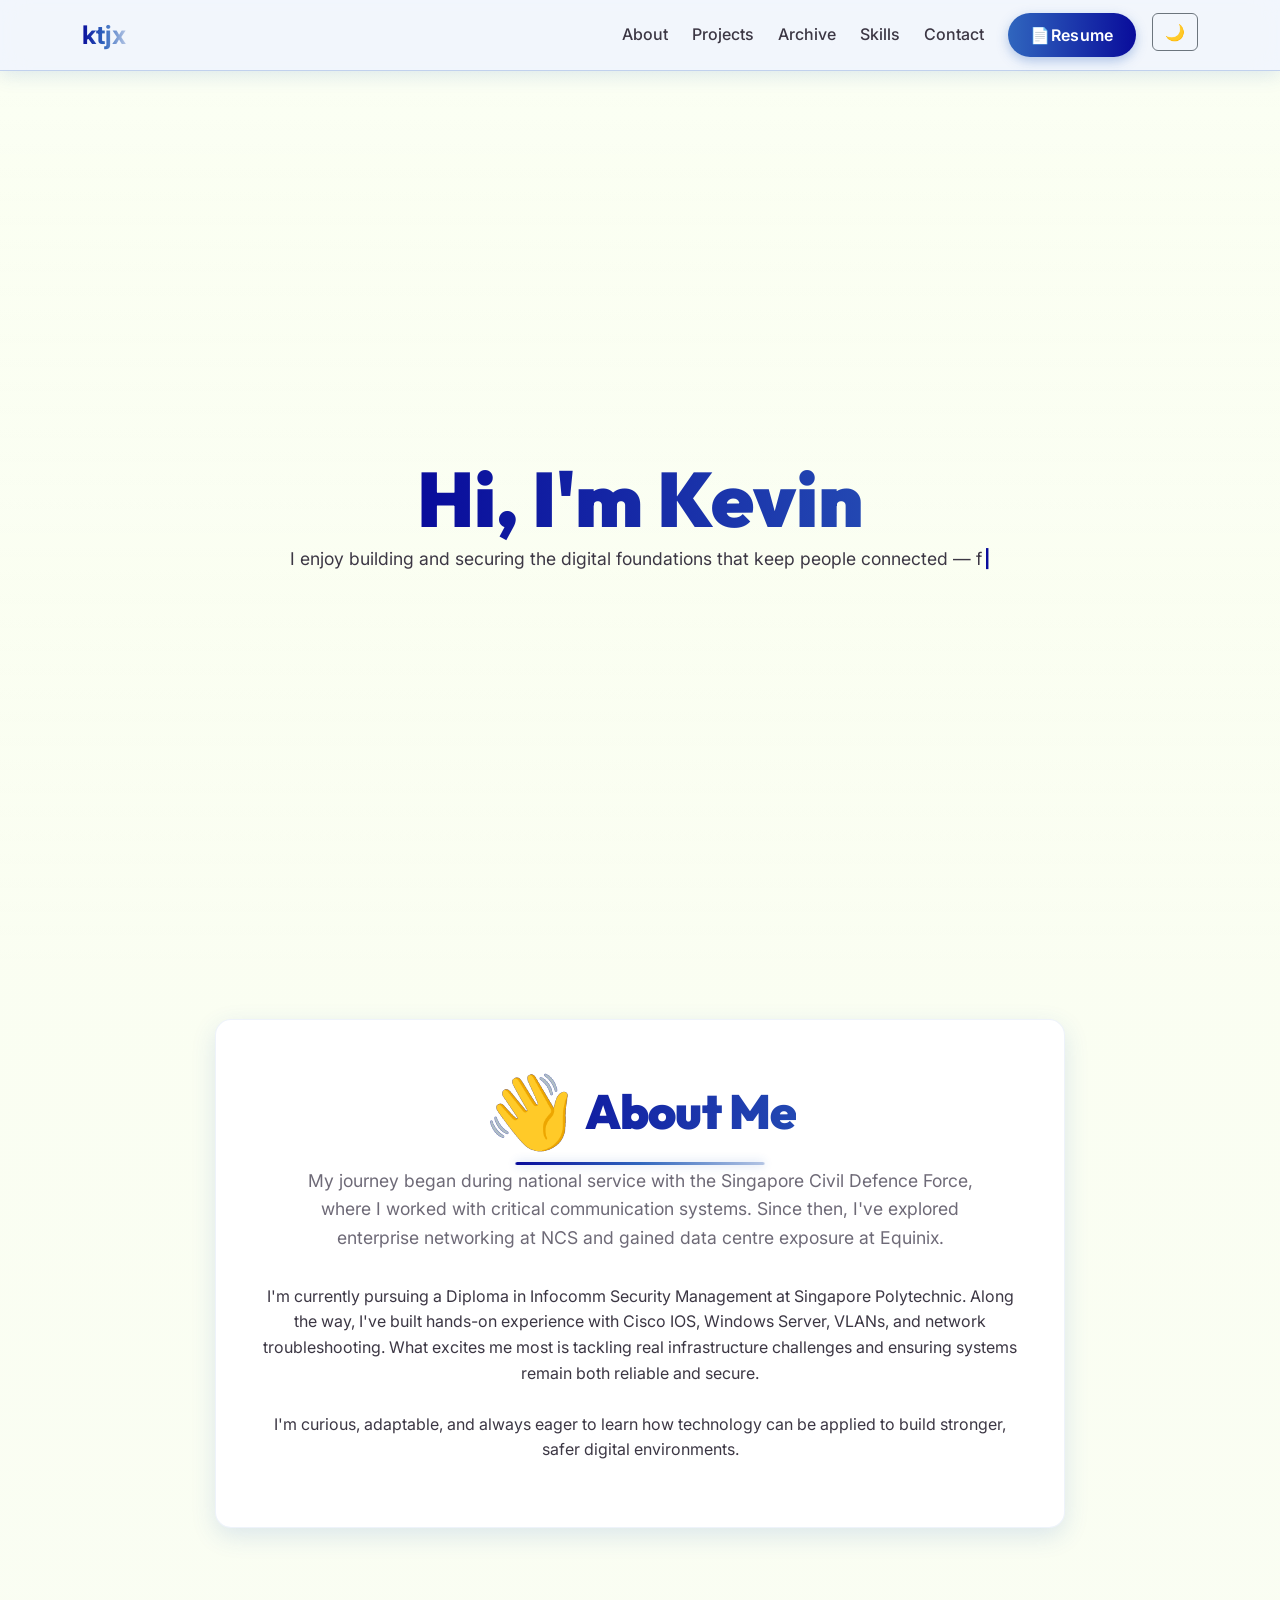
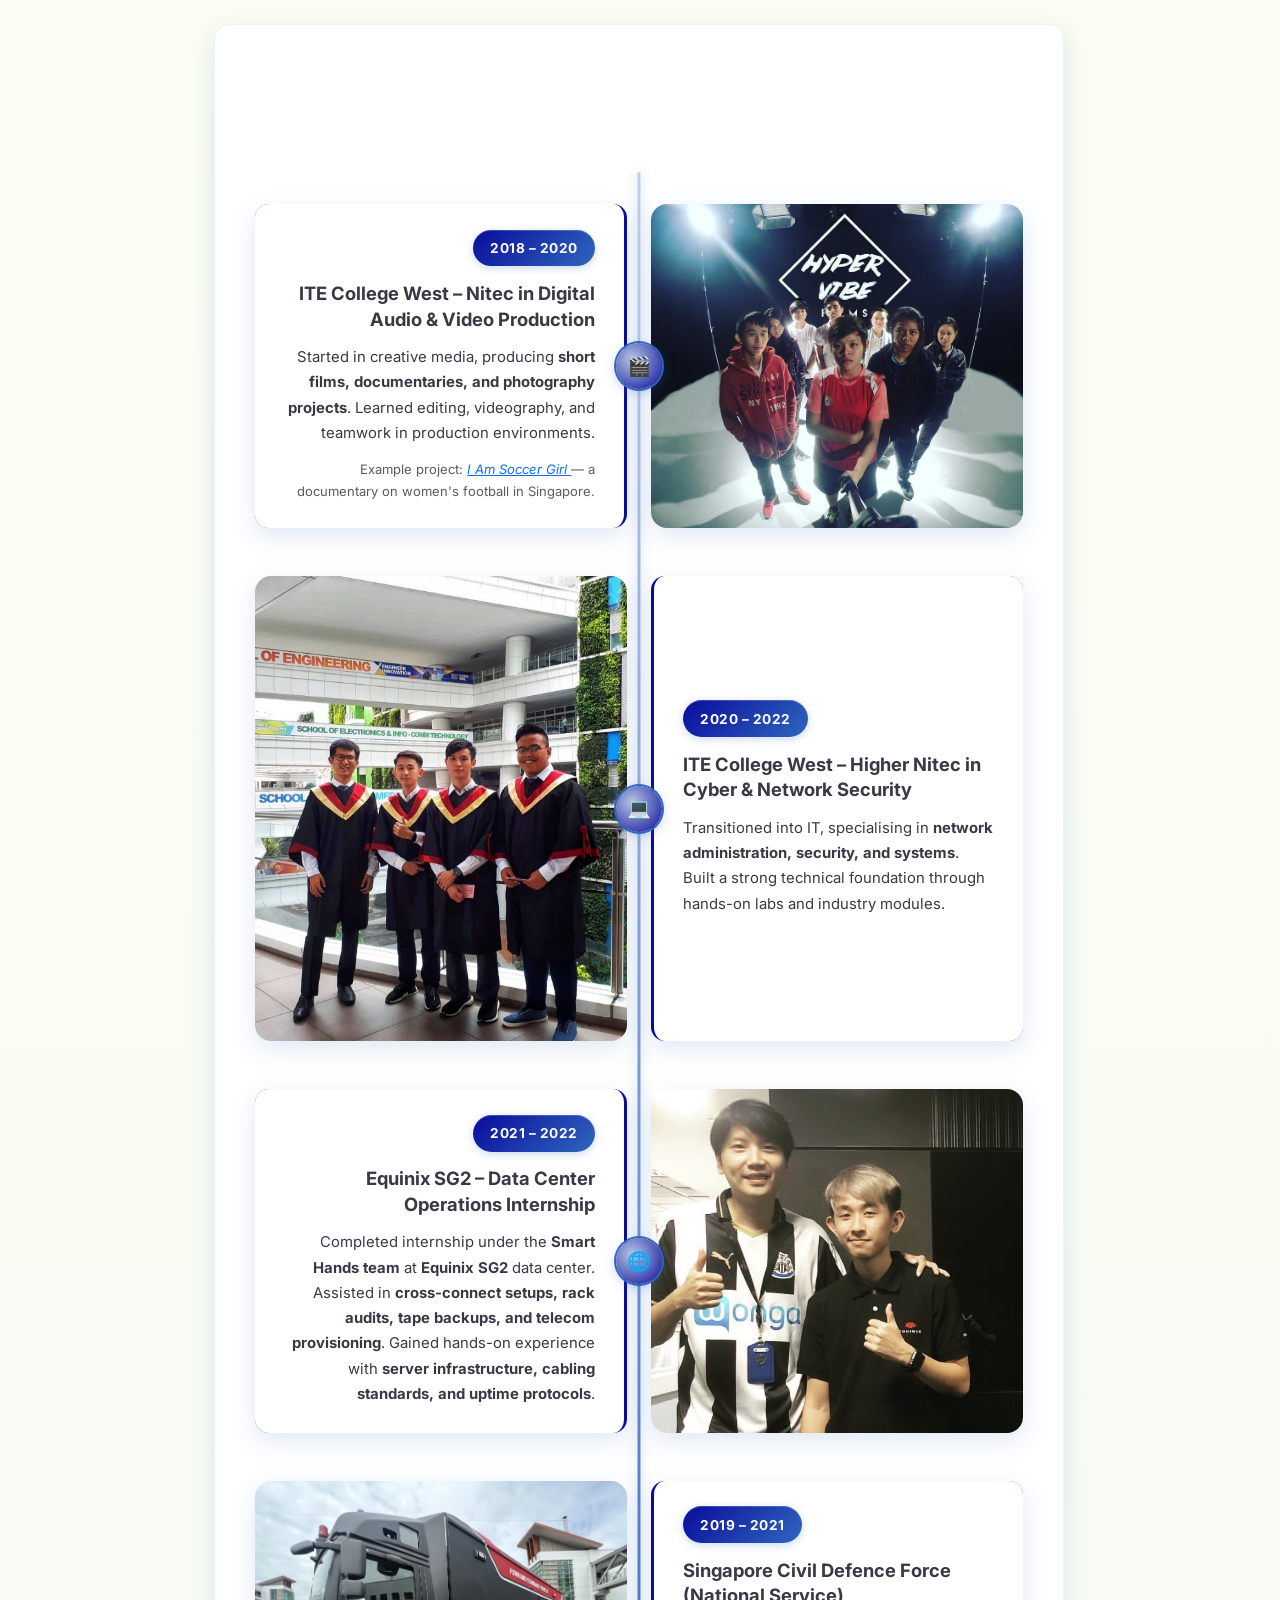
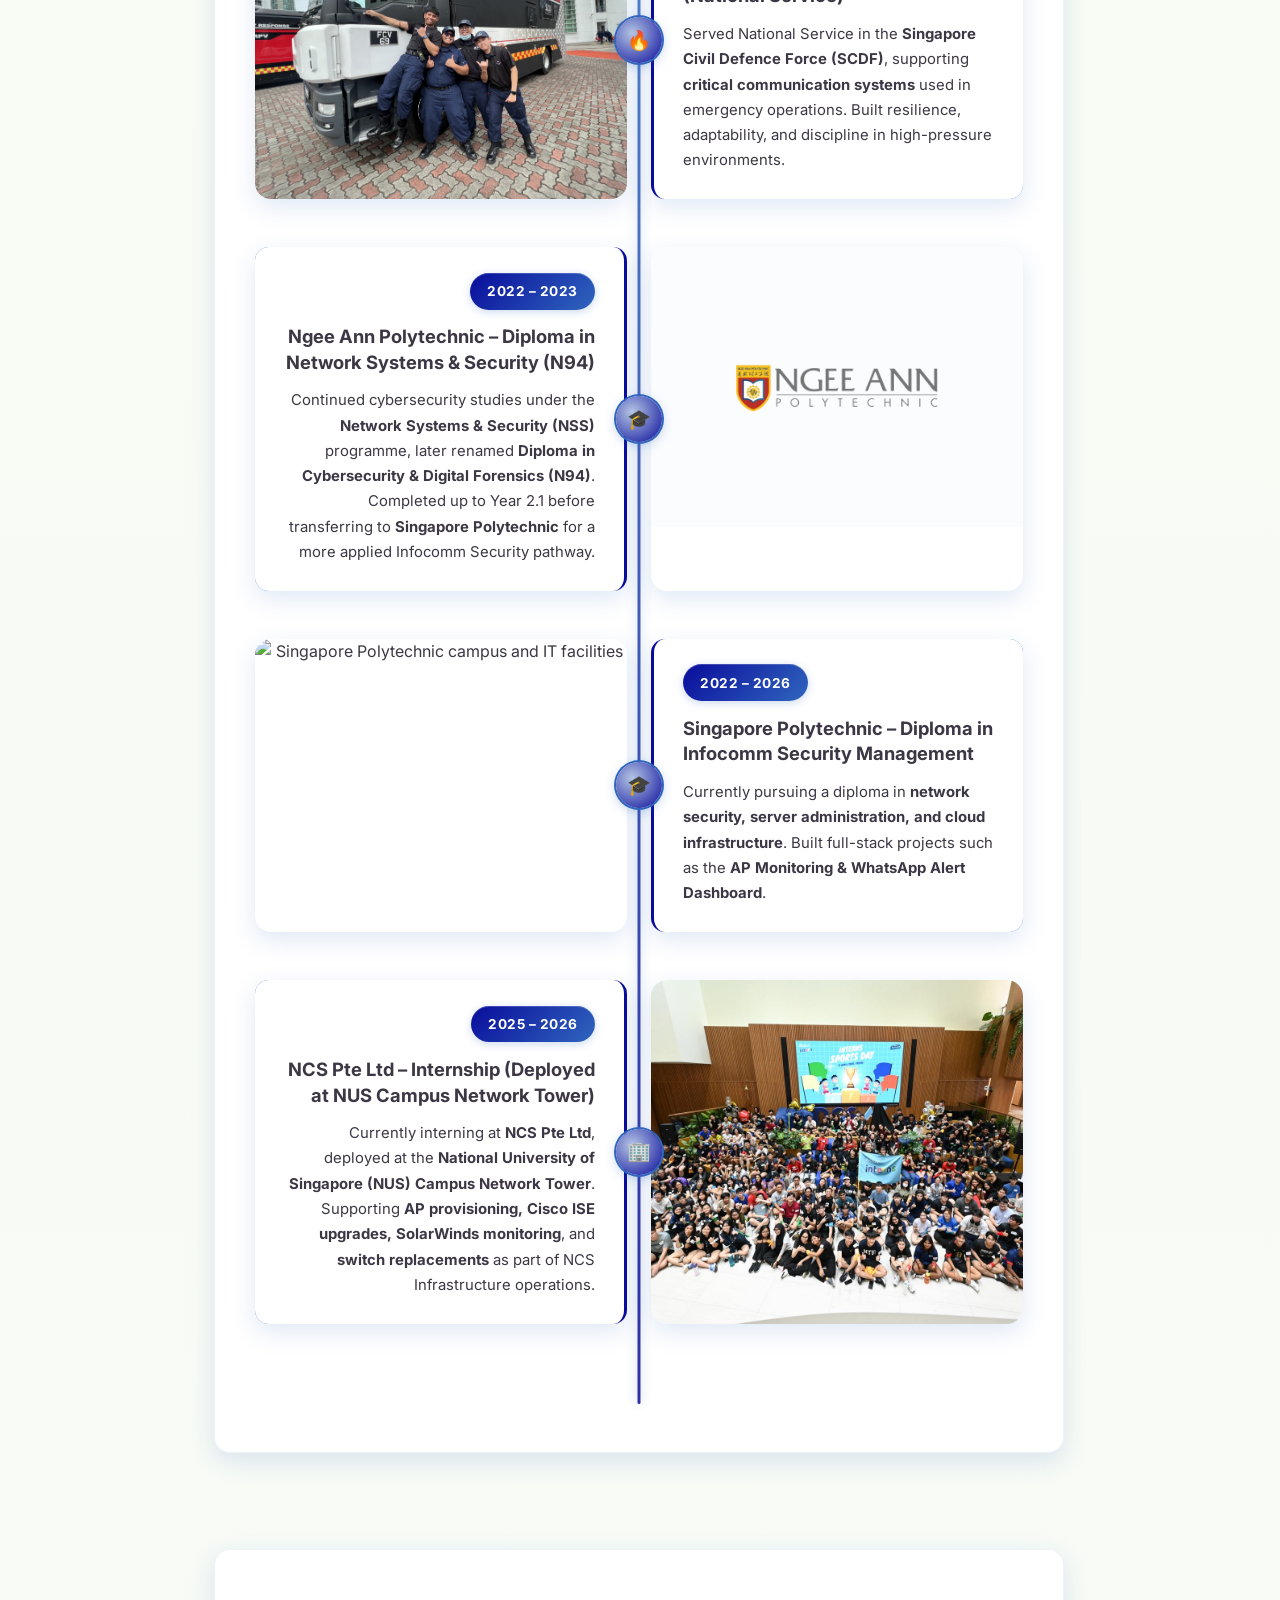
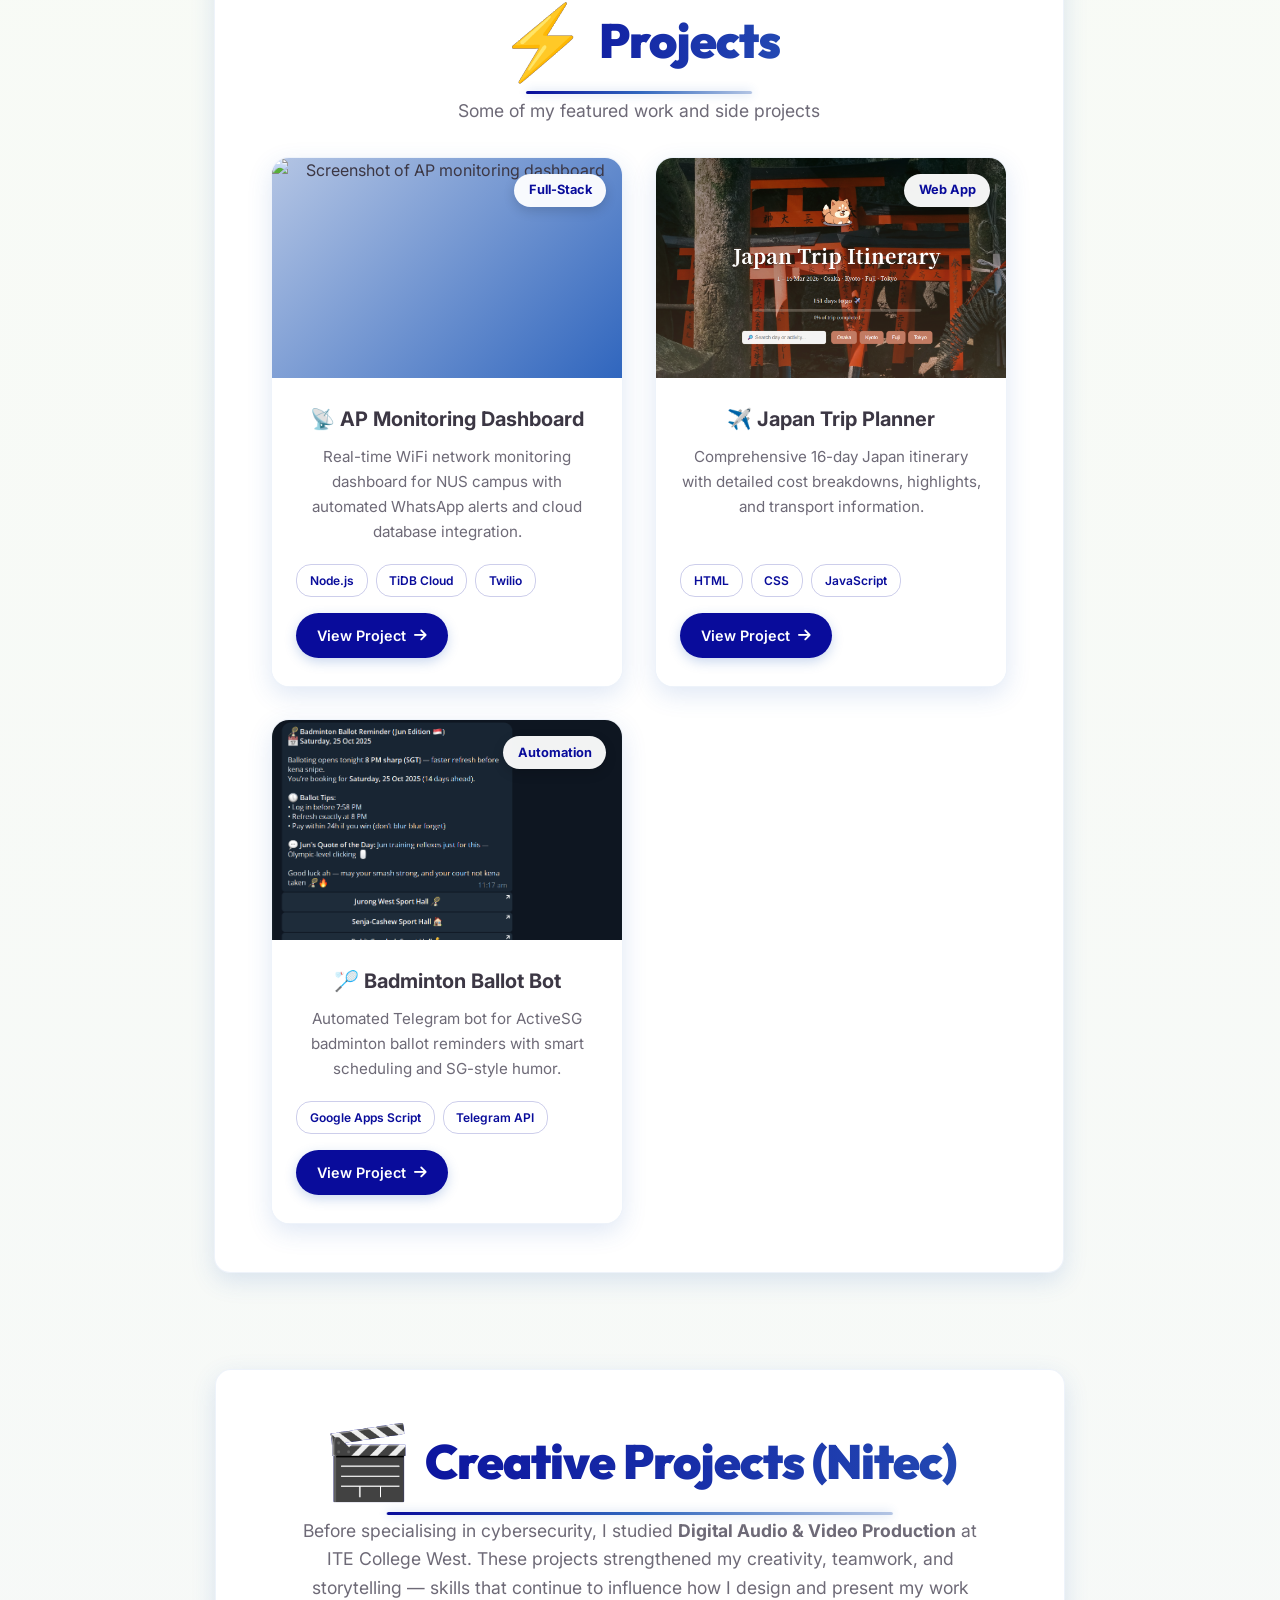
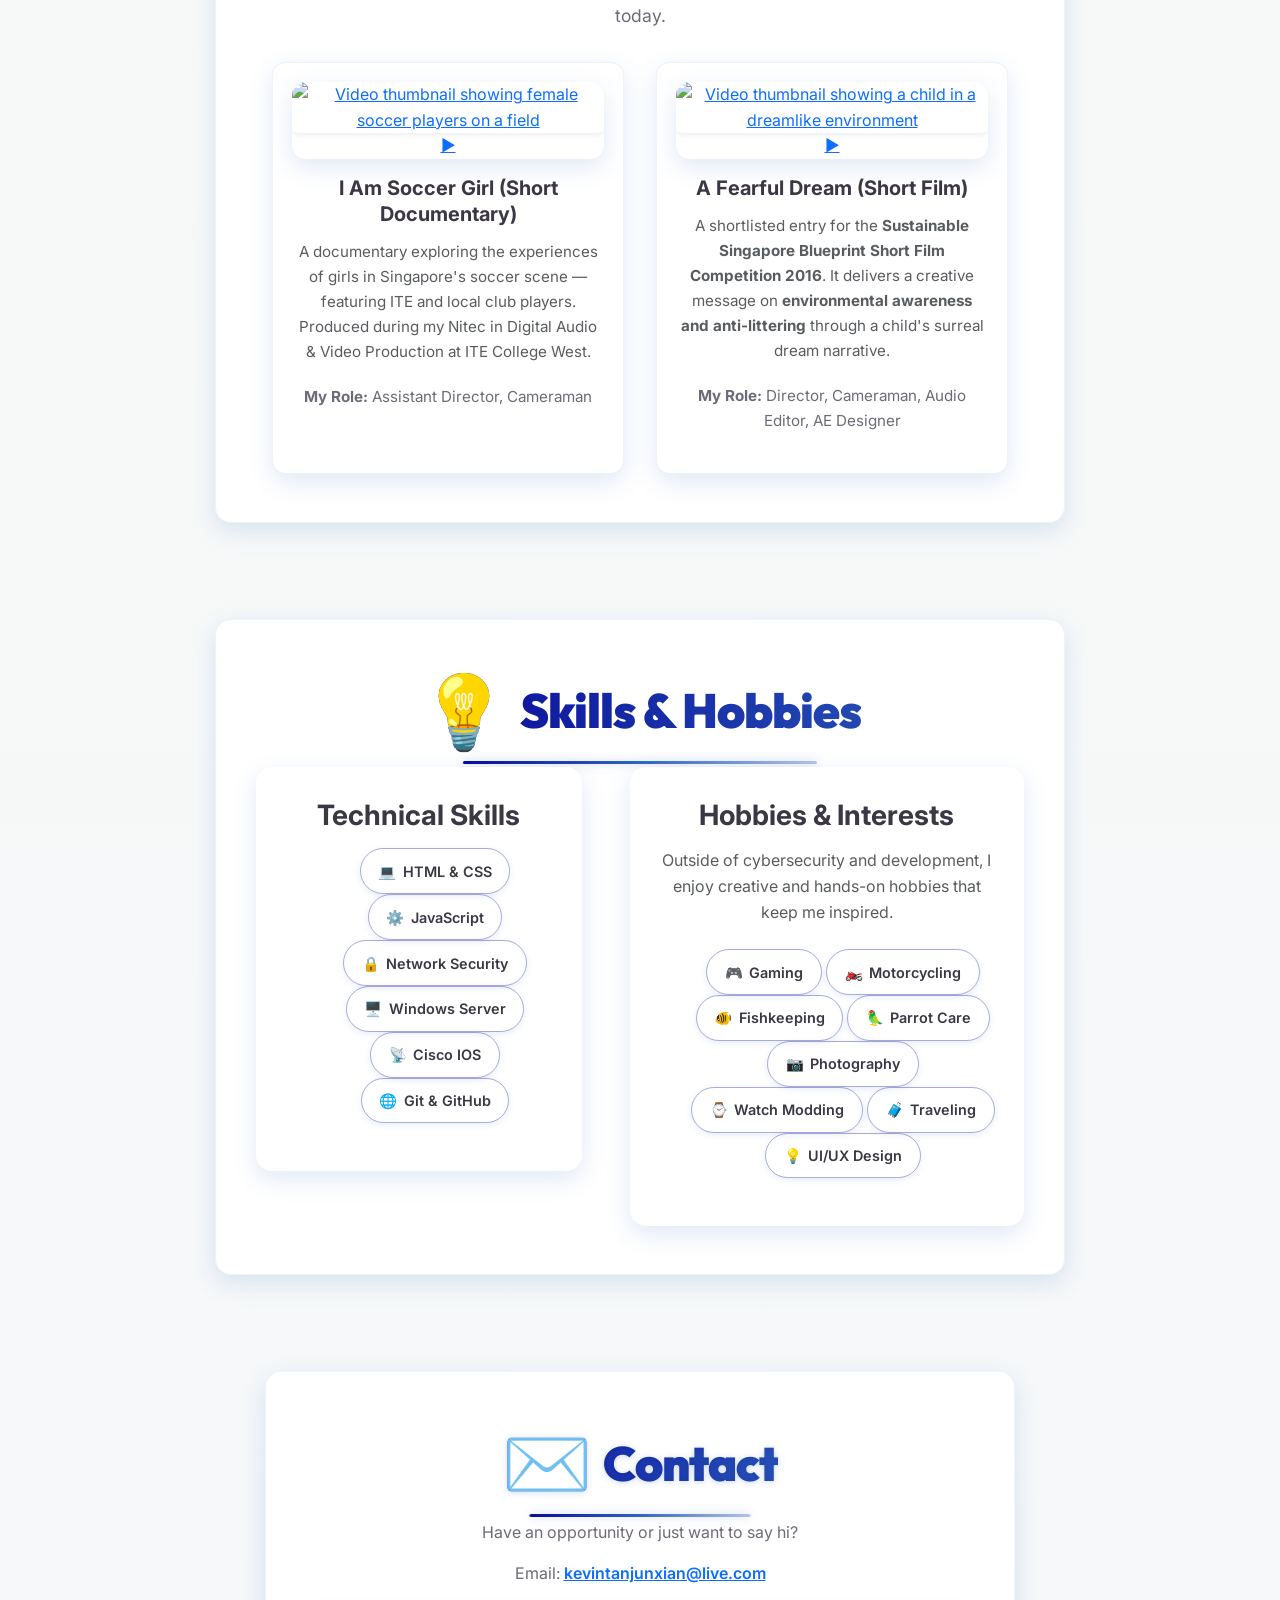
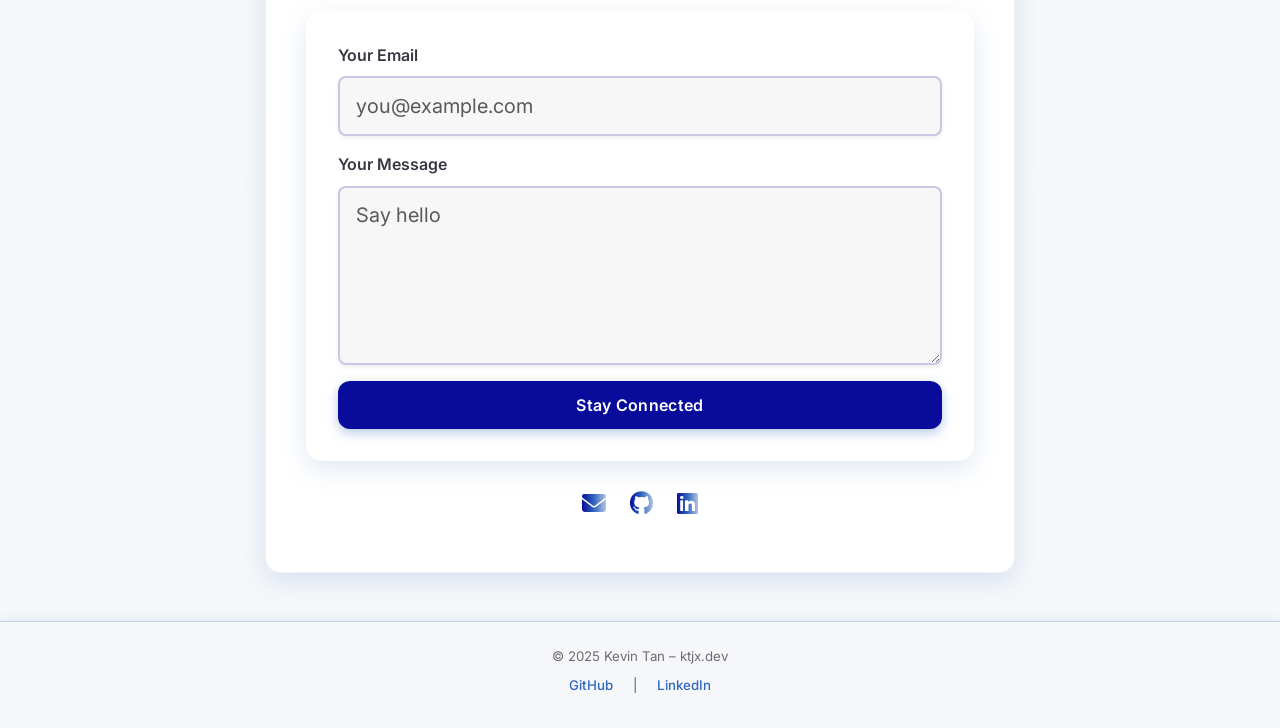
==== index.html @ ba61cada "updated the timeline and added badminton bot project updated the project images updated the timeline" ====
<!DOCTYPE html>
<html lang="en" data-bs-theme="light">
<head>
  <meta charset="UTF-8" />
  <meta name="viewport" content="width=device-width, initial-scale=1" />
  <meta name="color-scheme" content="light dark">
  <title>Kevin Tan – Portfolio</title>

  <!-- SEO -->
  <meta name="description" content="Kevin Tan – Modern, thoughtful, and secure digital experiences. Explore my projects, skills, and cybersecurity journey.">
  <meta name="keywords" content="Kevin Tan, Portfolio, Cybersecurity, Web Developer, Singapore, Infocomm Security, Projects, Resume, GitHub">
  <meta name="author" content="Kevin Tan">

  <!-- Open Graph -->
  <meta property="og:type" content="website">
  <meta property="og:url" content="https://ktjx.dev">
  <meta property="og:title" content="Kevin Tan – Portfolio">
  <meta property="og:description" content="Modern, thoughtful, and secure digital experiences by Kevin Tan.">
  <meta property="og:image" content="https://ktjx.dev/assets/preview.png">
  <meta property="og:image:alt" content="Preview of Kevin Tan's Portfolio website">

  <!-- Twitter -->
  <meta name="twitter:card" content="summary_large_image">
  <meta name="twitter:creator" content="@idevonic">
  <meta name="twitter:url" content="https://ktjx.dev">
  <meta name="twitter:title" content="Kevin Tan – Portfolio">
  <meta name="twitter:description" content="Modern, thoughtful, and secure digital experiences by Kevin Tan.">
  <meta name="twitter:image" content="https://ktjx.dev/assets/preview.png">

  <!-- Adaptive Theme Color -->
  <meta name="theme-color" content="#fff8f4" media="(prefers-color-scheme: light)">
  <meta name="theme-color" content="#121212" media="(prefers-color-scheme: dark)">

  <!-- Bootstrap -->
  <link href="https://cdn.jsdelivr.net/npm/bootstrap@5.3.3/dist/css/bootstrap.min.css" rel="stylesheet" />

  <!-- Google Fonts -->
  <link rel="preconnect" href="https://fonts.googleapis.com">
  <link rel="preconnect" href="https://fonts.gstatic.com" crossorigin>
  <link href="https://fonts.googleapis.com/css2?family=Outfit:wght@400;600;700;900&family=Inter:wght@400;500;700&display=swap" rel="stylesheet">

  <!-- Font Awesome -->
  <link href="https://cdnjs.cloudflare.com/ajax/libs/font-awesome/6.5.0/css/all.min.css" rel="stylesheet">

  <!-- Custom CSS -->
  <link href="style/main.css" rel="stylesheet" />
</head>

<body>
  <!-- Skip to main content link for keyboard users -->
  <a href="#main-content" class="skip-to-content">Skip to main content</a>

  <!-- 🔹 Full Page Vanta.js Background -->
  <div id="vanta-bg"></div>

  <!-- Navbar -->
  <nav id="navbar" class="navbar navbar-expand-lg navbar-blur sticky-top" role="navigation" aria-label="Main navigation">
    <div class="container">
      <a class="navbar-brand fw-bold gradient-text" href="#" aria-label="Kevin Tan - Home">ktjx</a>

      <!-- Desktop Nav -->
      <ul class="navbar-nav ms-auto gap-2 d-none d-lg-flex">
        <li class="nav-item"><a class="nav-link" href="#about">About</a></li>
        <li class="nav-item"><a class="nav-link" href="#projects">Projects</a></li>
        <li class="nav-item"><a class="nav-link" href="#archive">Archive</a></li>
        <li class="nav-item"><a class="nav-link" href="#skills">Skills</a></li>
        <li class="nav-item"><a class="nav-link" href="#contact">Contact</a></li>
        <li class="nav-item">
          <a class="btn btn-primary ms-2" href="resume.pdf" target="_blank" rel="noopener noreferrer">
            <span aria-hidden="true">📄</span> Resume
          </a>
        </li>
        <li class="nav-item">
          <button id="toggle-theme" class="btn btn-outline-secondary ms-2" type="button" aria-label="Toggle dark mode">
            <span aria-hidden="true">🌙</span>
          </button>
        </li>
      </ul>

      <!-- Offcanvas Toggler -->
      <button class="navbar-toggler" type="button" data-bs-toggle="offcanvas" data-bs-target="#offcanvasNav" aria-controls="offcanvasNav" aria-label="Toggle navigation menu">
        <span class="navbar-toggler-icon"></span>
      </button>

      <!-- Offcanvas Menu -->
      <div class="offcanvas offcanvas-end custom-offcanvas" tabindex="-1" id="offcanvasNav" aria-labelledby="offcanvasNavLabel">
        <div class="offcanvas-header border-bottom">
          <h5 class="offcanvas-title fw-bold gradient-text" id="offcanvasNavLabel">ktjx</h5>
          <button type="button" class="btn-close" data-bs-dismiss="offcanvas" aria-label="Close navigation menu"></button>
        </div>
        <div class="offcanvas-body d-flex flex-column gap-2">
          <ul class="navbar-nav flex-column gap-2">
            <li class="nav-item"><a class="nav-link" href="#about">About</a></li>
            <li class="nav-item"><a class="nav-link" href="#projects">Projects</a></li>
            <li class="nav-item"><a class="nav-link" href="#skills">Skills</a></li>
            <li class="nav-item"><a class="nav-link" href="#contact">Contact</a></li>
          </ul>
          <hr class="my-3">
          <a class="btn btn-primary w-100" href="resume.pdf" target="_blank" rel="noopener noreferrer">
            <span aria-hidden="true">📄</span> Resume
          </a>
          <button id="toggle-theme-mobile" class="btn btn-outline-secondary w-100" type="button" aria-label="Toggle dark mode">
            <span aria-hidden="true">🌙</span>
          </button>
        </div>
      </div>
    </div>
  </nav>

    <!-- Hero -->
    <section class="hero-section bg-gradient position-relative" aria-label="Introduction">

      <!-- 🔹 Hero Content -->
      <div class="hero-container text-center position-relative">
        <h1 class="hero-title"><span>Hi, I'm Kevin</span></h1>
        <p>
          <span id="about-typed" class="typewriter" role="text" aria-live="polite"></span>
          <span id="about-cursor" class="cursor" aria-hidden="true" style="display:none;">|</span>
        </p>
      </div>
    </section>

    <!-- About -->
  <section id="about" class="py-5" data-reveal="fade-up">
    <div class="container">
      <div class="card-base mx-auto text-center">
        <h2 class="section-title" data-reveal="fade-right">
          <span class="icon">👋</span> About Me
        </h2>
        <p class="section-subtitle" data-reveal="fade-up">
          My journey began during national service with the Singapore Civil Defence Force, where I worked with critical communication systems.
          Since then, I've explored enterprise networking at NCS and gained data centre exposure at Equinix.
        </p>
        <p data-reveal="fade-up" id="about-rest">
          I'm currently pursuing a Diploma in Infocomm Security Management at Singapore Polytechnic.
          Along the way, I've built hands-on experience with Cisco IOS, Windows Server, VLANs, and network troubleshooting.
          What excites me most is tackling real infrastructure challenges and ensuring systems remain both reliable and secure.
          <br><br>
          I'm curious, adaptable, and always eager to learn how technology can be applied to build stronger, safer digital environments.
        </p>
      </div>
    </div>
  </section>

    <!-- Timeline -->
    <section id="timeline" class="py-5" aria-labelledby="timeline-heading">
      <div class="container">
        <div class="card-base text-center">
          <h2 id="timeline-heading" class="section-title" data-reveal="fade-up">
            <span class="icon">🚀</span> My Journey
          </h2>

          <div class="timeline" role="list">
            <!-- 1. ITE Nitec -->
            <article class="timeline-item" role="listitem">
              <div class="timeline-icon" aria-label="Video production">
                <span aria-hidden="true">🎬</span>
              </div>
              <div class="timeline-content" data-reveal="fade-left">
                <div class="timeline-year">2018 – 2020</div>
                <h3>ITE College West – Nitec in Digital Audio & Video Production</h3>
                <p>
                  Started in creative media, producing <strong>short films, documentaries, and photography projects</strong>.  
                  Learned editing, videography, and teamwork in production environments.
                </p>
                <p class="text-muted small mb-0">
                  Example project:
                  <a href="https://www.youtube.com/watch?v=jTr3BbGoNQI" target="_blank" rel="noopener">
                    <em>I Am Soccer Girl</em>
                  </a> — a documentary on women's football in Singapore.
                </p>
              </div>
              <div class="timeline-media" data-reveal="fade-right">
                <img src="images/timeline/nitec.jpg" 
                    alt="Students working on video production projects at ITE College West" 
                    class="nitec-photo" 
                    loading="lazy" />
              </div>
            </article>

            <!-- 2. ITE Higher Nitec -->
            <article class="timeline-item" role="listitem">
              <div class="timeline-icon" aria-label="Computer technology">
                <span aria-hidden="true">💻</span>
              </div>
              <div class="timeline-media" data-reveal="fade-left">
                <img src="images/timeline/higher-nitec.jpg" 
                    alt="ITE Higher Nitec in Cyber & Network Security" 
                    loading="lazy" />
              </div>
              <div class="timeline-content" data-reveal="fade-right">
                <div class="timeline-year">2020 – 2022</div>
                <h3>ITE College West – Higher Nitec in Cyber & Network Security</h3>
                <p>
                  Transitioned into IT, specialising in <strong>network administration, security, and systems</strong>.  
                  Built a strong technical foundation through hands-on labs and industry modules.
                </p>
              </div>
            </article>

            <!-- 3. Equinix SG2 Internship -->
            <article class="timeline-item" role="listitem">
              <div class="timeline-icon" aria-label="Data center operations">
                <span aria-hidden="true">🌐</span>
              </div>
              <div class="timeline-content" data-reveal="fade-left">
                <div class="timeline-year">2021 – 2022</div>
                <h3>Equinix SG2 – Data Center Operations Internship</h3>
                <p>
                  Completed internship under the <strong>Smart Hands team</strong> at <strong>Equinix SG2</strong> data center.  
                  Assisted in <strong>cross-connect setups, rack audits, tape backups, and telecom provisioning</strong>.  
                  Gained hands-on experience with <strong>server infrastructure, cabling standards, and uptime protocols</strong>.
                </p>
              </div>
              <div class="timeline-media" data-reveal="fade-right">
                <img
                  src="images/timeline/equinix.jpg"
                  alt="Equinix SG2 data center — Smart Hands team on the left with company logo visible on the right wall"
                  class="equinix-photo"
                  loading="lazy"
                />
              </div>
            </article>

            <!-- 4. SCDF -->
            <article class="timeline-item" role="listitem">
              <div class="timeline-icon" aria-label="Fire and rescue service">
                <span aria-hidden="true">🔥</span>
              </div>
              <div class="timeline-media" data-reveal="fade-left">
                <img
                  src="images/timeline/scdf.jpg"
                  alt="Singapore Civil Defence Force — fire station and emergency response vehicles"
                  class="scdf-photo"
                  loading="lazy"
                />
              </div>
              <div class="timeline-content" data-reveal="fade-right">
                <div class="timeline-year">2019 – 2021</div>
                <h3>Singapore Civil Defence Force (National Service)</h3>
                <p>
                  Served National Service in the <strong>Singapore Civil Defence Force (SCDF)</strong>, supporting  
                  <strong>critical communication systems</strong> used in emergency operations.  
                  Built resilience, adaptability, and discipline in high-pressure environments.
                </p>
              </div>
            </article>

            <!-- 5. Ngee Ann Polytechnic -->
            <article class="timeline-item" role="listitem">
              <div class="timeline-icon" aria-label="Education">
                <span aria-hidden="true">🎓</span>
              </div>
              <div class="timeline-content" data-reveal="fade-left">
                <div class="timeline-year">2022 – 2023</div>
                <h3>Ngee Ann Polytechnic – Diploma in Network Systems & Security (N94)</h3>
                <p>
                  Continued cybersecurity studies under the <strong>Network Systems & Security (NSS)</strong> programme, 
                  later renamed <strong>Diploma in Cybersecurity & Digital Forensics (N94)</strong>. 
                  Completed up to Year 2.1 before transferring to <strong>Singapore Polytechnic</strong> 
                  for a more applied Infocomm Security pathway.
                </p>
              </div>
              <div class="timeline-media" data-reveal="fade-right">
                <img src="images/timeline/np.jpg"
                    alt="Ngee Ann Polytechnic official logo"
                    class="fit-logo"
                    loading="lazy" />
              </div>
            </article>

            <!-- 6. Singapore Polytechnic -->
            <article class="timeline-item" role="listitem">
              <div class="timeline-icon" aria-label="Education">
                <span aria-hidden="true">🎓</span>
              </div>
              <div class="timeline-media" data-reveal="fade-left">
                <img src="images/timeline/sp.jpg" alt="Singapore Polytechnic campus and IT facilities" loading="lazy" />
              </div>
              <div class="timeline-content" data-reveal="fade-right">
                <div class="timeline-year">2022 – 2026</div>
                <h3>Singapore Polytechnic – Diploma in Infocomm Security Management</h3>
                <p>
                  Currently pursuing a diploma in <strong>network security, server administration, and cloud infrastructure</strong>.  
                  Built full-stack projects such as the <strong>AP Monitoring & WhatsApp Alert Dashboard</strong>.
                </p>
              </div>
            </article>

            <!-- 7. NCS Internship -->
            <article class="timeline-item" role="listitem">
              <div class="timeline-icon" aria-label="Professional work">
                <span aria-hidden="true">🏢</span>
              </div>
              <div class="timeline-content" data-reveal="fade-left">
                <div class="timeline-year">2025 – 2026</div>
                <h3>NCS Pte Ltd – Internship (Deployed at NUS Campus Network Tower)</h3>
                <p>
                  Currently interning at <strong>NCS Pte Ltd</strong>, deployed at the  
                  <strong>National University of Singapore (NUS) Campus Network Tower</strong>.  
                  Supporting <strong>AP provisioning, Cisco ISE upgrades, SolarWinds monitoring</strong>,  
                  and <strong>switch replacements</strong> as part of NCS Infrastructure operations.
                </p>
              </div>
              <div class="timeline-media" data-reveal="fade-right">
                <img src="images/timeline/ncs.jpg" alt="NUS Campus Network Tower and NCS workplace" loading="lazy" />
              </div>
            </article>
          </div>
        </div>
      </div>
    </section>

    <!-- Projects -->
    <section id="projects" class="py-5 reveal">
      <div class="container">
        <div class="card-base text-center">
          <h2 class="section-title"><span class="icon">⚡</span> Projects</h2>
          <p class="section-subtitle">Some of my featured work and side projects</p>

          <div class="projects-grid">
            <!-- Project 1: AP Dashboard -->
            <article class="project-card">
              <div class="project-card-image">
                <img
                  src="images/projects/ap-dashboard.png"
                  alt="Screenshot of AP monitoring dashboard"
                  loading="lazy"
                />
                <span class="project-card-badge">Full-Stack</span>
              </div>
              <div class="project-card-body">
                <h3>📡 AP Monitoring Dashboard</h3>
                <p>
                  Real-time WiFi network monitoring dashboard for NUS campus with
                  automated WhatsApp alerts and cloud database integration.
                </p>
                <div class="project-tags">
                  <span class="project-tag">Node.js</span>
                  <span class="project-tag">TiDB Cloud</span>
                  <span class="project-tag">Twilio</span>
                </div>
                <a
                  href="https://github.com/idevonic/AP-Management"
                  target="_blank"
                  rel="noopener noreferrer"
                  class="project-btn"
                >
                  View Project <i class="fas fa-arrow-right" aria-hidden="true"></i>
                </a>
              </div>
            </article>

            <!-- Project 2: Japan Trip Planner -->
            <article class="project-card">
              <div class="project-card-image">
                <img
                  src="images/projects/japantrip.png"
                  alt="Screenshot of Japan trip planner"
                  loading="lazy"
                />
                <span class="project-card-badge">Web App</span>
              </div>
              <div class="project-card-body">
                <h3>✈️ Japan Trip Planner</h3>
                <p>
                  Comprehensive 16-day Japan itinerary with detailed cost
                  breakdowns, highlights, and transport information.
                </p>
                <div class="project-tags">
                  <span class="project-tag">HTML</span>
                  <span class="project-tag">CSS</span>
                  <span class="project-tag">JavaScript</span>
                </div>
                <a
                  href="https://ktjx-japtrip.vercel.app/"
                  target="_blank"
                  rel="noopener noreferrer"
                  class="project-btn"
                >
                  View Project <i class="fas fa-arrow-right" aria-hidden="true"></i>
                </a>
              </div>
            </article>

            <!-- Project 3: Badminton Bot -->
            <article class="project-card">
              <div class="project-card-image">
                <img
                  src="images/projects/badminton-bot.png"
                  alt="Screenshot of Telegram bot"
                  loading="lazy"
                />
                <span class="project-card-badge">Automation</span>
              </div>
              <div class="project-card-body">
                <h3>🏸 Badminton Ballot Bot</h3>
                <p>
                  Automated Telegram bot for ActiveSG badminton ballot reminders
                  with smart scheduling and SG-style humor.
                </p>
                <div class="project-tags">
                  <span class="project-tag">Google Apps Script</span>
                  <span class="project-tag">Telegram API</span>
                </div>
                <a
                  href="https://github.com/idevonic/Badminton-Ballot-Bot"
                  target="_blank"
                  rel="noopener noreferrer"
                  class="project-btn"
                >
                  View Project <i class="fas fa-arrow-right" aria-hidden="true"></i>
                </a>
              </div>
            </article>
          </div>
        </div>
      </div>
    </section>

    <!-- Archive -->
    <section id="archive" class="py-5 reveal">
      <div class="container">
        <div class="card-base text-center mx-auto">
          <h2 class="section-title">
            <span class="icon">🎬</span> Creative Projects (Nitec)
          </h2>
          <p class="section-subtitle">
            Before specialising in cybersecurity, I studied <strong>Digital Audio &amp; Video Production</strong> at ITE College West. 
            These projects strengthened my creativity, teamwork, and storytelling — skills that continue to influence how I design and present my work today.
          </p>

          <div class="projects-grid">
            <!-- Project 1: I Am Soccer Girl -->
            <article class="project-card text-center">
              <a
                href="https://www.youtube.com/watch?v=jTr3BbGoNQI"
                target="_blank"
                rel="noopener"
                class="video-link d-block position-relative"
                aria-label="Watch I Am Soccer Girl documentary on YouTube"
              >
                <img
                  src="https://img.youtube.com/vi/jTr3BbGoNQI/hqdefault.jpg"
                  alt="Video thumbnail showing female soccer players on a field"
                  class="img-fluid rounded shadow-sm"
                  loading="lazy"
                />
                <span class="play-overlay" aria-hidden="true">&#9658;</span>
              </a>
              <h3 class="h5 fw-bold mt-3">I Am Soccer Girl (Short Documentary)</h3>
              <p class="text-muted">
                A documentary exploring the experiences of girls in Singapore's soccer scene — featuring ITE and local club players. 
                Produced during my Nitec in Digital Audio &amp; Video Production at ITE College West.
              </p>
              <p class="project-role"><strong>My Role:</strong> Assistant Director, Cameraman</p>
            </article>

            <!-- Project 2: A Fearful Dream -->
            <article class="project-card text-center">
              <a
                href="https://www.youtube.com/watch?v=gckF7wCXnGE"
                target="_blank"
                rel="noopener"
                class="video-link d-block position-relative"
                aria-label="Watch A Fearful Dream short film on YouTube"
              >
                <img
                  src="https://img.youtube.com/vi/gckF7wCXnGE/hqdefault.jpg"
                  alt="Video thumbnail showing a child in a dreamlike environment"
                  class="img-fluid rounded shadow-sm"
                  loading="lazy"
                />
                <span class="play-overlay" aria-hidden="true">&#9658;</span>
              </a>
              <h3 class="h5 fw-bold mt-3">A Fearful Dream (Short Film)</h3>
              <p class="text-muted">
                A shortlisted entry for the <strong>Sustainable Singapore Blueprint Short Film Competition 2016</strong>. 
                It delivers a creative message on <strong>environmental awareness and anti-littering</strong> through a child's surreal dream narrative.
              </p>
              <p class="project-role">
                <strong>My Role:</strong> Director, Cameraman, Audio Editor, AE Designer
              </p>
            </article>
          </div>
        </div>
      </div>
    </section>

    <!-- Skills & Hobbies -->
    <section id="skills" class="py-5 reveal" aria-labelledby="skills-heading">
      <div class="container">
        <div class="card-base text-center mx-auto">
          <h2 id="skills-heading" class="section-title">
            <span class="icon">💡</span> Skills & Hobbies
          </h2>

          <div class="skills-hobbies-container d-flex flex-column flex-lg-row justify-content-center align-items-start gap-5">
            
            <!-- Technical Skills -->
            <div class="skills-card flex-fill">
              <h3 class="fw-bold mb-3">Technical Skills</h3>
              <ul class="badge-grid" role="list">
                <li class="skill-badge"><span aria-hidden="true">💻</span> HTML & CSS</li>
                <li class="skill-badge"><span aria-hidden="true">⚙️</span> JavaScript</li>
                <li class="skill-badge"><span aria-hidden="true">🔒</span> Network Security</li>
                <li class="skill-badge"><span aria-hidden="true">🖥️</span> Windows Server</li>
                <li class="skill-badge"><span aria-hidden="true">📡</span> Cisco IOS</li>
                <li class="skill-badge"><span aria-hidden="true">🌐</span> Git & GitHub</li>
              </ul>
            </div>

            <!-- Hobbies & Interests -->
            <div class="hobbies-card flex-fill">
              <h3 class="fw-bold mb-3">Hobbies & Interests</h3>
              <p class="text-muted mb-4">
                Outside of cybersecurity and development, I enjoy creative and hands-on hobbies that keep me inspired.
              </p>
              <ul class="badge-grid" role="list">
                <li class="hobby-badge"><span aria-hidden="true">🎮</span> Gaming</li>
                <li class="hobby-badge"><span aria-hidden="true">🏍️</span> Motorcycling</li>
                <li class="hobby-badge"><span aria-hidden="true">🐠</span> Fishkeeping</li>
                <li class="hobby-badge"><span aria-hidden="true">🦜</span> Parrot Care</li>
                <li class="hobby-badge"><span aria-hidden="true">📷</span> Photography</li>
                <li class="hobby-badge"><span aria-hidden="true">⌚</span> Watch Modding</li>
                <li class="hobby-badge"><span aria-hidden="true">🧳</span> Traveling</li>
                <li class="hobby-badge"><span aria-hidden="true">💡</span> UI/UX Design</li>
              </ul>
            </div>

          </div>
        </div>
      </div>
    </section>

    <!-- Contact -->
    <section id="contact" class="py-5 reveal">
      <div class="container">
        <div class="card-base text-center mx-auto" style="max-width: 750px;">
          <h2 class="section-title"><span class="icon">✉️</span> Contact</h2>
          <p class="section-subtitle">Have an opportunity or just want to say hi?</p>
          <p>Email: <a href="mailto:kevintanjunxian@live.com" class="fw-semibold">kevintanjunxian@live.com</a></p>

          <form id="contactForm" class="mt-4" action="https://formspree.io/f/xvgqvyye" method="POST" novalidate>
            <div class="mb-3 text-start">
              <label for="email" class="form-label fw-semibold">Your Email</label>
              <input id="email" type="email" name="email" class="form-control form-control-lg rounded-3 shadow-sm" placeholder="you@example.com" required aria-required="true" />
              <div class="invalid-feedback">Please enter a valid email address.</div>
            </div>

            <div class="mb-3 text-start">
              <label for="message" class="form-label fw-semibold">Your Message</label>
              <textarea id="message" name="message" class="form-control form-control-lg rounded-3 shadow-sm" rows="5" placeholder="Say hello" required aria-required="true"></textarea>
              <div class="invalid-feedback">Please enter your message.</div>
            </div>

            <button type="submit" class="btn btn-primary px-4 py-2">Stay Connected</button>
          </form>

          <div id="form-status" class="form-status mt-3 text-muted" role="status" aria-live="polite"></div>

          <div class="mt-4 d-flex gap-4 justify-content-center">
            <a href="mailto:kevintanjunxian@live.com" class="text-decoration-none text-primary fs-4" aria-label="Send email to Kevin Tan"><i class="fa-solid fa-envelope"></i></a>
            <a href="https://github.com/idevonic" target="_blank" rel="noopener" class="text-decoration-none text-primary fs-4" aria-label="GitHub"><i class="fa-brands fa-github"></i></a>
            <a href="https://www.linkedin.com/in/kevin-tan-jun-xian" target="_blank" rel="noopener" class="text-decoration-none text-primary fs-4" aria-label="LinkedIn"><i class="fa-brands fa-linkedin"></i></a>
          </div>
        </div>
      </div>
    </section>
  </main>

  <!-- Footer -->
  <footer class="py-4" role="contentinfo">
    <div class="container text-center small text-muted">
      <p>&copy; 2025 Kevin Tan – ktjx.dev</p>
      <nav aria-label="Footer links">
        <a href="https://github.com/idevonic" target="_blank" rel="noopener" class="me-2">GitHub</a>
        <span aria-hidden="true">|</span>
        <a href="https://www.linkedin.com/in/kevin-tan-jun-xian" target="_blank" rel="noopener" class="ms-2">LinkedIn</a>
      </nav>
    </div>
  </footer>

  <!-- Scripts -->
  <script src="https://cdn.jsdelivr.net/npm/bootstrap@5.3.3/dist/js/bootstrap.bundle.min.js"></script>
  
  <!-- Vanta.js NET Effect -->
  <script src="https://cdnjs.cloudflare.com/ajax/libs/three.js/r134/three.min.js"></script>
  <script src="https://cdn.jsdelivr.net/npm/vanta@latest/dist/vanta.net.min.js"></script>
  
  <!-- Your custom scripts -->
  <script src="scripts/github-projects.js"></script>
  <script src="scripts/scroll-reveal.js"></script>
  <script src="scripts/nav-toggle.js"></script>
  <script src="scripts/typewriter.js"></script>
  <script src="scripts/vanta-bg.js"></script>
  <script src="scripts/project-slider.js"></script>
  
  <script>
    // Contact form validation
    document.addEventListener('DOMContentLoaded', () => {
      const form = document.getElementById('contactForm');
      const status = document.getElementById('form-status');
      if (form) {
        form.addEventListener('submit', e => {
          let valid = true;
          const email = form.email;
          const message = form.message;

          if (!email.value || !email.checkValidity()) {
            email.classList.add('is-invalid');
            valid = false;
          } else email.classList.remove('is-invalid');

          if (!message.value) {
            message.classList.add('is-invalid');
            valid = false;
          } else message.classList.remove('is-invalid');

          if (!valid) {
            e.preventDefault();
            status.textContent = 'Please fill in all required fields.';
            status.classList.add('text-danger');
          } else {
            status.textContent = 'Sending...';
            status.classList.remove('text-danger');
          }
        });
      }
    });
  </script>
</body>
</html>
---- style/main.css ----
/* =========================================================
   🌌 THEME TOKENS (Light & Dark) — Deep Blue Horizon
   ========================================================= */
:root {
  --bs-primary: var(--accent-1);

  /* 💙 Deep Blue Palette */
  --accent-1: #090c9b;
  --accent-2: #3066be;
  --accent-3: #b4c5e4;

  /* ☁️ Background & Text */
  --bg: linear-gradient(180deg, #fbfff1 0%, #f5f7fa 100%);
  --surface: #ffffff;
  --text: #3c3744;
  --muted: #6e6a77;

  /* Hero Gradient & Foreground */
  --hero-g1: #090c9b;
  --hero-g2: #3066be;
  --hero-g3: #b4c5e4;
  --hero-fore: #3c3744;

  /* Shadows & Focus */
  --shadow: 0 8px 24px rgba(48, 102, 190, 0.15);
  --shadow-sm: 0 1px 5px rgba(48, 102, 190, 0.12);
  --shadow-lg: 0 12px 32px rgba(48, 102, 190, 0.18);
  --shadow-accent: 0 1px 4px rgba(9, 12, 155, 0.15);
  --text-shadow-strong: 0 2px 8px rgba(9, 12, 155, 0.25);
  --input-bg: rgba(0, 0, 0, 0.03);
  --focus-ring: 0 0 0 3px rgba(48, 102, 190, 0.4);
}

/* --- Dark Mode --- */
[data-bs-theme="dark"] {
  --accent-1: #4d7fc4;
  --accent-2: #6b9bd8;
  --accent-3: #b4c5e4;

  --bg: #1b1e2a;
  --surface: #232739;
  --text: #e8e9ed;
  --muted: #a8b5c9;

  --hero-g1: #4d7fc4;
  --hero-g2: #6b9bd8;
  --hero-g3: #b4c5e4;
  --hero-fore: #fbfff1;

  --shadow: 0 8px 24px rgba(0, 0, 0, 0.4);
  --shadow-sm: 0 1px 5px rgba(0, 0, 0, 0.25);
  --shadow-lg: 0 12px 32px rgba(0, 0, 0, 0.45);
  --shadow-accent: 0 1px 4px rgba(48, 102, 190, 0.3);
  --text-shadow-strong: 0 2px 8px rgba(0, 0, 0, 0.8);
  --input-bg: rgba(255, 255, 255, 0.08);
  --focus-ring: 0 0 0 3px rgba(107, 155, 216, 0.5);
}

/* =========================================================
   ⚙️ BASE RESET & GLOBALS
   ========================================================= */
* {
  margin: 0;
  padding: 0;
  box-sizing: border-box;
}

html { 
  scroll-behavior: smooth;
  scroll-padding-top: 80px;
}

body {
  font-family: 'Inter', sans-serif;
  background: var(--bg);
  color: var(--text);
  line-height: 1.6;
  -webkit-font-smoothing: antialiased;
  transition: background 0.3s ease, color 0.3s ease;
  position: relative;
}

/* =========================================================
   ♿ ACCESSIBILITY IMPROVEMENTS
   ========================================================= */

/* Skip to content link */
.skip-to-content {
  position: absolute;
  top: -100px;
  left: 0;
  background: var(--accent-1);
  color: #fff;
  padding: 0.75rem 1.5rem;
  text-decoration: none;
  font-weight: 600;
  z-index: 10000;
  border-radius: 0 0 8px 0;
}

.skip-to-content:focus {
  top: 0;
  outline: 3px solid var(--accent-3);
  outline-offset: 2px;
}

/* Improved focus states for keyboard navigation */
a:focus-visible,
button:focus-visible,
.btn:focus-visible,
.nav-link:focus-visible,
input:focus-visible,
textarea:focus-visible,
.navbar-brand:focus-visible {
  outline: 3px solid var(--accent-2);
  outline-offset: 3px;
  box-shadow: var(--focus-ring);
}

/* Remove outline for mouse users */
a:focus:not(:focus-visible),
button:focus:not(:focus-visible),
.btn:focus:not(:focus-visible) {
  outline: none;
}

/* Ensure sufficient contrast in dark mode */
[data-bs-theme="dark"] {
  --text: #e8e9ed;
  --muted: #a8b5c9;
}

/* =========================================================
   🎭 REDUCED MOTION (Performance & Accessibility)
   ========================================================= */

@media (prefers-reduced-motion: reduce) {
  *,
  *::before,
  *::after {
    animation-duration: 0.01ms !important;
    animation-iteration-count: 1 !important;
    transition-duration: 0.01ms !important;
    scroll-behavior: auto !important;
  }
  
  /* Disable expensive background animations */
  body::before,
  body::after {
    animation: none !important;
    opacity: 0.3;
  }
}

css/* =========================================================
   🌌 DEEP BLUE FLOW BACKGROUND — Optimized
   ========================================================= */
body::before {
  display: none; /* Temporarily disable */
  content: "";
  position: fixed;
  top: 0;
  left: 0;
  width: 100%;
  height: 100%;
  background: linear-gradient(180deg, 
    color-mix(in srgb, var(--accent-3) 15%, transparent),
    color-mix(in srgb, var(--accent-2) 8%, transparent)
  );
  z-index: -2;
  pointer-events: none;
}

/* Remove animation on body::before to avoid conflict */
@media (prefers-reduced-motion: reduce) {
  body::before {
    animation: none !important;
    opacity: 0.3;
  }
}

/* 🌊 Subtle Fluid Texture Overlay - Keep this */
body::after {
  display: none; /* Temporarily disable */
  content: "";
  position: fixed;
  inset: 0;
  background: 
    radial-gradient(circle at 35% 30%, rgba(48, 102, 190, 0.08), transparent 70%);
  background-size: cover;
  mix-blend-mode: soft-light;
  opacity: 0.35;
  z-index: -2;
  pointer-events: none;
}

/* 🌙 Dark Mode — deeper misty glow */
[data-bs-theme="dark"] body::before {
  background: linear-gradient(180deg, 
    color-mix(in srgb, var(--accent-1) 12%, transparent),
    color-mix(in srgb, var(--accent-2) 6%, transparent)
  );
}

[data-bs-theme="dark"] body::after {
  background: 
    radial-gradient(circle at 60% 40%, rgba(180, 197, 228, 0.08), transparent 70%);
  background-size: cover;
  mix-blend-mode: overlay;
  opacity: 0.25;
}

/* Remove the waterFlow animation keyframes or keep them for scrollbar only */
@keyframes waterFlow {
  0% { background-position: 0% 50%; }
  50% { background-position: 100% 50%; }
  100% { background-position: 0% 50%; }
}

/* Update particles container z-index */
#tsparticles {
  position: absolute;
  inset: 0;
  width: 100%;
  height: 100%;
  z-index: 1; /* Above body::before and body::after, below hero content */
  background: transparent;
  pointer-events: none; /* Allow clicking through to hero content */
}

.hero-container {
  position: relative;
  z-index: 2; /* Above particles */
  padding: 6rem 1rem;
}

/* --- Interactive Element Transitions --- */
a, .btn, button {
  transition: color 0.2s, background 0.2s, box-shadow 0.2s, transform 0.2s;
}

/* =========================================================
   🌌 NAVBAR — Deep Blue Glassy Glow
   ========================================================= */
header,
.navbar-blur {
  position: sticky;
  top: 0;
  width: 100%;
  background: rgba(240, 245, 255, 0.85);
  backdrop-filter: blur(14px) saturate(160%);
  -webkit-backdrop-filter: blur(14px) saturate(160%);
  border-bottom: 1px solid rgba(48, 102, 190, 0.25);
  box-shadow: 0 4px 18px rgba(48, 102, 190, 0.15);
  transition: background 0.3s ease, box-shadow 0.3s ease;
  z-index: 999;
  display: flex;
  align-items: center;
  justify-content: space-between;
  padding: 0.6rem 1.2rem;
}

/* --- Dark Mode Navbar --- */
[data-bs-theme="dark"] .navbar-blur {
  background: rgba(20, 24, 40, 0.85);
  border-bottom: 1px solid rgba(48, 102, 190, 0.25);
  box-shadow: 0 4px 20px rgba(48, 102, 190, 0.15);
}

/* --- Brand Logo / Name --- */
.navbar-brand {
  font-size: 1.6rem;
  font-weight: 700;
  background: linear-gradient(120deg, var(--accent-1), var(--accent-2), var(--accent-3));
  background-size: 300% 300%;
  -webkit-background-clip: text;
  background-clip: text;
  -webkit-text-fill-color: transparent;
  animation: brandShimmer 6s ease-in-out infinite;
  transition: transform 0.3s ease, text-shadow 0.3s ease;
  text-decoration: none;
  cursor: pointer;
}

/* --- Hover (Smooth Lift + Glow) --- */
.navbar-brand:hover,
.navbar-brand:focus-visible {
  transform: translateY(-2px);
  text-shadow: 0 0 18px rgba(48, 102, 190, 0.55);
  animation-duration: 3s;
}

/* --- Active Link Glow & Weight --- */
.navbar-nav .nav-link.active {
  font-weight: 600;
  color: var(--accent-1);
  text-shadow: 0 0 10px rgba(48, 102, 190, 0.4);
}

/* --- Dark Mode Glow Enhancement --- */
[data-bs-theme="dark"] .navbar-nav .nav-link.active {
  text-shadow: 0 0 12px rgba(180, 197, 228, 0.6);
}

/* --- Shimmer Animation --- */
@keyframes brandShimmer {
  0% { background-position: 0% 50%; }
  50% { background-position: 100% 50%; }
  100% { background-position: 0% 50%; }
}

/* =========================================================
   ✨ NAV LINKS — Gradient Underline & Glow
   ========================================================= */
.navbar-nav .nav-link {
  color: var(--text);
  font-weight: 500;
  position: relative;
  padding: 0.5rem 1rem;
  transition: color 0.25s ease;
  border-radius: 6px;
  text-decoration: none;
  min-height: 44px;
  display: flex;
  align-items: center;
}

/* Hover: underline + gradient glow */
.navbar-nav .nav-link::after {
  content: "";
  position: absolute;
  left: 50%;
  bottom: 0;
  width: 0;
  height: 2px;
  background: linear-gradient(90deg, var(--accent-1), var(--accent-2), var(--accent-3));
  transition: all 0.3s ease;
  transform: translateX(-50%);
  border-radius: 2px;
  opacity: 0.8;
}

.navbar-nav .nav-link:hover,
.navbar-nav .nav-link:focus-visible {
  color: var(--accent-2);
}

.navbar-nav .nav-link:hover::after,
.navbar-nav .nav-link:focus-visible::after,
.navbar-nav .nav-link.active::after {
  width: 70%;
}

/* Active */
.navbar-nav .nav-link.active {
  color: var(--accent-1);
}

/* =========================================================
   📱 Responsive Navbar
   ========================================================= */
.navbar-main { display: flex; }
.offcanvas { display: none; }

@media (max-width: 991px) {
  .navbar-main { display: none; }
  .offcanvas { display: block; }
  header, .navbar-blur {
    background: var(--surface);
    backdrop-filter: none;
    -webkit-backdrop-filter: none;
    box-shadow: var(--shadow-sm);
    padding: 0.6rem 0.8rem;
  }
  
  /* Larger touch targets on mobile */
  .navbar-nav .nav-link {
    min-height: 48px;
    font-size: 1.1rem;
  }
}

/* =========================================================
   💙 DEEP BLUE BUTTON — "Resume" Style
   ========================================================= */
.btn-primary {
  background: linear-gradient(90deg, var(--accent-2), var(--accent-1));
  border: none;
  color: #fff;
  font-weight: 600;
  letter-spacing: 0.3px;
  border-radius: 50px;
  padding: 0.65rem 1.4rem;
  box-shadow: 0 4px 12px rgba(48, 102, 190, 0.35);
  transition: all 0.25s ease;
  min-height: 44px;
  display: inline-flex;
  align-items: center;
  justify-content: center;
}

.btn-primary:hover,
.btn-primary:focus-visible {
  background: linear-gradient(90deg, var(--accent-1), var(--accent-3));
  transform: translateY(-2px);
  box-shadow: 0 6px 18px rgba(48, 102, 190, 0.55);
  color: #fff;
}

/* --- Dark Mode --- */
[data-bs-theme="dark"] .btn-primary {
  background: linear-gradient(90deg, var(--accent-1), var(--accent-2));
  box-shadow: 0 4px 12px rgba(48, 102, 190, 0.25);
}

[data-bs-theme="dark"] .btn-primary:hover,
[data-bs-theme="dark"] .btn-primary:focus-visible {
  background: linear-gradient(90deg, var(--accent-2), var(--accent-3));
  box-shadow: 0 6px 18px rgba(48, 102, 190, 0.45);
}

/* =========================================================
   🎯 HERO SECTION
   ========================================================= */
.hero-section {
  height: 100vh;
  display: flex;
  justify-content: center;
  align-items: center;
  flex-direction: column;
  text-align: center;
  padding: 0 20px;
  position: relative;
  overflow: visible; /* Changed from hidden */
  background: transparent; /* Make sure it's transparent */
}

.hero-title {
  font-family: 'Outfit', sans-serif;
  font-size: clamp(3rem, 6vw, 5rem);
  font-weight: 900;
  margin: 0;
  opacity: 0;
  transform: translateY(40px) scale(0.9);
  animation: heroFadeUp 1.3s cubic-bezier(0.16, 1, 0.3, 1) forwards;
}

.hero-title span {
  background: linear-gradient(90deg, var(--hero-g1), var(--hero-g2), var(--hero-g3));
  background-size: 300% 300%;
  -webkit-background-clip: text;
  background-clip: text;
  -webkit-text-fill-color: transparent;
  animation: gradientMotion 7s ease-in-out infinite;
}

/* Animations */
@keyframes heroFadeUp {
  0% { opacity: 0; transform: translateY(40px) scale(0.9); }
  100% { opacity: 1; transform: translateY(0) scale(1); }
}

@keyframes gradientMotion {
  0% { background-position: 0% 50%; }
  50% { background-position: 100% 50%; }
  100% { background-position: 0% 50%; }
}

/* =========================================================
   ✨ MODERN SECTION TITLES — Animated Gradient + Icon
   ========================================================= */

.section-title {
  position: relative;
  display: inline-flex;
  align-items: center;
  gap: 0.75rem;
  font-family: 'Outfit', sans-serif;
  font-weight: 900;
  font-size: clamp(2rem, 4vw, 3rem);
  letter-spacing: -0.02em;
  text-transform: none;
  background: linear-gradient(90deg, var(--accent-1), var(--accent-2), var(--accent-3));
  background-size: 300% 300%;
  -webkit-background-clip: text;
  background-clip: text;
  -webkit-text-fill-color: transparent;
  animation: gradientShift 8s ease-in-out infinite;
  margin-bottom: 0.8rem;
  text-align: center;
}

.section-title::after {
  content: "";
  position: absolute;
  left: 50%;
  bottom: -10px;
  transform: translateX(-50%);
  width: 0;
  height: 3px;
  background: linear-gradient(90deg, var(--accent-1), var(--accent-2), var(--accent-3));
  border-radius: 4px;
  animation: underlineGrow 1s ease-out forwards;
  box-shadow: 0 0 10px rgba(48, 102, 190, 0.3);
}

.section-subtitle {
  font-size: 1.1rem;
  color: var(--muted);
  max-width: 700px;
  margin: 0 auto 2rem;
  text-align: center;
}

@keyframes gradientShift {
  0%, 100% { background-position: 0% 50%; }
  50% { background-position: 100% 50%; }
}

@keyframes underlineGrow {
  0% { width: 0; opacity: 0; }
  50% { width: 40%; opacity: 1; }
  100% { width: 80%; opacity: 1; }
}

/* --- Floating Icon Animation --- */
.section-title .icon {
  display: inline-block;
  font-size: 1.5em;
  -webkit-text-fill-color: initial;
  background: none;
  color: var(--accent-2);
  animation: floatY 3s ease-in-out infinite;
}

@keyframes floatY {
  0%, 100% { transform: translateY(0); }
  50% { transform: translateY(-6px); }
}

/* --- Hover Pulse for Interactivity --- */
.section-title:hover .icon {
  animation: pulseIcon 0.8s ease-in-out;
}

@keyframes pulseIcon {
  0%, 100% { transform: scale(1); }
  50% { transform: scale(1.3); }
}

/* =========================================================
   ⌨️ TYPEWRITER EFFECT
   ========================================================= */
.typewriter {
  font-size: 1.1rem;
  font-weight: 400;
  color: var(--text);
  white-space: pre-wrap;
  overflow: hidden;
  display: inline-block;
  vertical-align: bottom;
}
.cursor {
  display: inline-block;
  margin-left: 2px;
  color: var(--accent-1);
  font-weight: bold;
  font-size: 1.1em;
  animation: blink 0.8s steps(1) infinite;
  vertical-align: bottom;
}
@keyframes blink {
  0%, 50% { opacity: 1; }
  51%, 100% { opacity: 0; }
}

/* =========================================================
   🪄 SCROLL REVEAL — Optimized Performance
   ========================================================= */

[data-reveal] {
  opacity: 0;
  transform: translateY(30px);
  transition: all 0.9s cubic-bezier(0.16, 1, 0.3, 1);
  will-change: transform, opacity;
}

[data-reveal].reveal-show {
  opacity: 1;
  transform: none;
  will-change: auto;
}

/* Motion Variants */
[data-reveal="fade-up"]   { transform: translateY(40px); }
[data-reveal="fade-down"] { transform: translateY(-40px); }
[data-reveal="fade-left"] { transform: translateX(-40px); }
[data-reveal="fade-right"]{ transform: translateX(40px); }
[data-reveal="zoom-in"]   { transform: scale(0.9); }

[data-reveal="zoom-in"].reveal-show {
  transform: scale(1);
}

/* =========================================================
   💠 ENHANCED GLOBAL CARD STYLES — Unified Premium Design
   ========================================================= */

/* === BASE CARD STYLE (About, Timeline wrapper) === */
.card-base {
  background: var(--surface);
  border-radius: 16px;
  box-shadow: var(--shadow);
  padding: 3rem 2.5rem;
  max-width: 850px;
  transition: all 0.35s ease;
  border: 1px solid rgba(48, 102, 190, 0.08);
  position: relative;
  overflow: hidden;
}

/* Gradient overlay on hover */
.card-base::before {
  content: "";
  position: absolute;
  inset: 0;
  background: radial-gradient(
    circle at top right,
    color-mix(in srgb, var(--accent-3) 8%, transparent),
    transparent 60%
  );
  opacity: 0;
  transition: opacity 0.4s ease;
  pointer-events: none;
  z-index: 0;
}

.card-base:hover::before {
  opacity: 1;
}

.card-base:hover {
  transform: translateY(-6px);
  box-shadow: var(--shadow-lg);
}

/* Ensure content is above overlay */
.card-base > * {
  position: relative;
  z-index: 1;
}

/* =========================================================
   💡 PROJECTS SECTION — Modern Card Design
   ========================================================= */

.projects-grid {
  display: grid;
  grid-template-columns: repeat(auto-fit, minmax(320px, 1fr));
  gap: 2rem;
  max-width: 1100px;
  margin: 0 auto;
  padding: 0 1rem;
}

/* Project Card Container */
.project-card {
  background: var(--surface);
  border-radius: 18px;
  overflow: hidden;
  box-shadow: var(--shadow);
  transition: all 0.4s ease;
  height: 100%;
  display: flex;
  flex-direction: column;
  position: relative;
  border: 1px solid rgba(48, 102, 190, 0.08);
}

/* Elevated hover state */
.project-card:hover {
  transform: translateY(-4px);
  box-shadow: 
    var(--shadow-lg),
    0 0 0 1px color-mix(in srgb, var(--accent-2) 25%, transparent);
}

/* Image Container */
.project-card-image {
  position: relative;
  width: 100%;
  height: 220px;
  overflow: hidden;
  background: linear-gradient(135deg, var(--accent-3), var(--accent-2));
}

.project-card img {
  width: 100%;
  height: 100%;
  object-fit: cover;
  display: block;
  transition: transform 0.6s cubic-bezier(0.34, 1.56, 0.64, 1);
}

.project-card:hover img {
  transform: scale(1.12) rotate(1deg);
}

/* Gradient overlay on image */
.project-card-image::before {
  content: "";
  position: absolute;
  inset: 0;
  background: linear-gradient(
    to bottom,
    transparent 40%,
    rgba(0, 0, 0, 0.6)
  );
  opacity: 0;
  transition: opacity 0.4s ease;
  z-index: 1;
}

.project-card:hover .project-card-image::before {
  opacity: 1;
}

/* Floating badge on image */
.project-card-badge {
  position: absolute;
  top: 1rem;
  right: 1rem;
  background: rgba(255, 255, 255, 0.95);
  backdrop-filter: blur(10px);
  color: var(--accent-1);
  padding: 0.4rem 0.9rem;
  border-radius: 20px;
  font-size: 0.8rem;
  font-weight: 700;
  box-shadow: 0 4px 12px rgba(0, 0, 0, 0.15);
  z-index: 2;
  transition: all 0.3s ease;
}

.project-card:hover .project-card-badge {
  transform: translateY(-3px) scale(1.05);
  box-shadow: 0 6px 20px rgba(48, 102, 190, 0.3);
}

[data-bs-theme="dark"] .project-card-badge {
  background: rgba(35, 39, 57, 0.95);
  color: var(--accent-3);
}

/* Card Body */
.project-card-body {
  padding: 1.75rem 1.5rem;
  flex: 1;
  display: flex;
  flex-direction: column;
  position: relative;
  background: var(--surface);
  z-index: 2;
}

/* Subtle top gradient bar */
.project-card-body::before {
  content: "";
  position: absolute;
  top: 0;
  left: 0;
  right: 0;
  height: 3px;
  background: linear-gradient(90deg, var(--accent-1), var(--accent-2), var(--accent-3));
  opacity: 0;
  transition: opacity 0.3s ease;
}

.project-card:hover .project-card-body::before {
  opacity: 1;
}

/* Project Title */
.project-card h3,
.project-card h5 {
  font-size: 1.25rem;
  font-weight: 700;
  margin-bottom: 0.75rem;
  color: var(--text);
  line-height: 1.3;
  transition: color 0.3s ease;
}

.project-card:hover h3,
.project-card:hover h5 {
  color: var(--accent-1);
}

/* Project Description */
.project-card p {
  font-size: 0.95rem;
  color: var(--muted);
  line-height: 1.65;
  margin-bottom: 1.25rem;
  flex: 1;
}

/* Tech Stack Tags */
.project-tags {
  display: flex;
  flex-wrap: wrap;
  gap: 0.5rem;
  margin-top: auto;
}

.project-tag {
  font-size: 0.75rem;
  padding: 0.35rem 0.8rem;
  background: color-mix(in srgb, var(--accent-1) 8%, var(--bg));
  color: var(--accent-1);
  border-radius: 15px;
  font-weight: 600;
  transition: all 0.2s ease;
  border: 1px solid color-mix(in srgb, var(--accent-1) 20%, transparent);
}

.project-card:hover .project-tag {
  background: color-mix(in srgb, var(--accent-1) 15%, var(--bg));
  transform: translateY(-2px);
}

/* Link Wrapper - Remove this, no longer needed */

/* View Project Button */
.project-btn {
  display: inline-flex;
  align-items: center;
  gap: 0.5rem;
  padding: 0.7rem 1.3rem;
  background: var(--accent-1);
  color: white;
  border: none;
  border-radius: 25px;
  font-weight: 600;
  font-size: 0.9rem;
  text-decoration: none;
  transition: all 0.3s ease;
  margin-top: 1rem;
  box-shadow: 0 4px 12px rgba(48, 102, 190, 0.25);
  width: fit-content;
}

.project-btn:hover {
  background: var(--accent-2);
  transform: translateY(-2px);
  box-shadow: 0 6px 18px rgba(48, 102, 190, 0.4);
  color: white;
}

.project-btn:focus-visible {
  outline: 3px solid var(--accent-2);
  outline-offset: 3px;
}

.project-btn svg,
.project-btn i {
  transition: transform 0.3s ease;
}

.project-btn:hover svg,
.project-btn:hover i {
  transform: translateX(3px);
}

/* External Link Icon - Remove, replaced by button */

/* =========================================================
   RESPONSIVE LAYOUT
   ========================================================= */

/* Tablet */
@media (max-width: 992px) {
  .projects-grid {
    grid-template-columns: repeat(auto-fit, minmax(280px, 1fr));
    gap: 1.75rem;
  }

  .project-card-image {
    height: 200px;
  }
}

/* Mobile */
@media (max-width: 768px) {
  .projects-grid {
    grid-template-columns: 1fr;
    gap: 1.5rem;
  }

  .project-card-image {
    height: 200px;
  }

  .project-card:hover {
    transform: translateY(-4px) scale(1.01);
  }

  .project-card:hover img {
    transform: scale(1.05);
  }

  .project-card-body {
    padding: 1.5rem 1.25rem;
  }

  .project-card h3,
  .project-card h5 {
    font-size: 1.15rem;
  }

  .project-card p {
    font-size: 0.9rem;
  }
}

/* Small phones */
@media (max-width: 576px) {
  .project-card-image {
    height: 180px;
  }
}

/* =========================================================
   DARK MODE
   ========================================================= */

[data-bs-theme="dark"] .project-card {
  background: color-mix(in srgb, var(--surface) 92%, #0c0f1a);
  border-color: rgba(48, 102, 190, 0.15);
}

[data-bs-theme="dark"] .project-card:hover {
  box-shadow: 
    0 16px 40px rgba(0, 0, 0, 0.6),
    0 0 0 2px color-mix(in srgb, var(--accent-2) 35%, transparent);
}

[data-bs-theme="dark"] .project-tag {
  background: color-mix(in srgb, var(--accent-1) 12%, var(--surface));
  color: var(--accent-3);
  border-color: color-mix(in srgb, var(--accent-2) 30%, transparent);
}

[data-bs-theme="dark"] .project-card-icon {
  background: var(--accent-2);
}

[data-bs-theme="dark"] .project-btn {
  background: var(--accent-1);
}

[data-bs-theme="dark"] .project-btn:hover {
  background: var(--accent-2);
}

/* === SKILLS & HOBBIES CARDS === */
.skills-card,
.hobbies-card {
  background: var(--surface);
  border-radius: 16px;
  box-shadow: var(--shadow);
  padding: 2rem 1.8rem;
  flex: 1 1 420px;
  text-align: center;
  transition: all 0.3s ease;
  position: relative;
  overflow: hidden;
}

/* Gradient overlay */
.skills-card::before,
.hobbies-card::before {
  content: "";
  position: absolute;
  inset: 0;
  background: radial-gradient(
    circle at bottom left,
    color-mix(in srgb, var(--accent-3) 10%, transparent),
    transparent 70%
  );
  opacity: 0;
  transition: opacity 0.4s ease;
  pointer-events: none;
}

.skills-card:hover::before,
.hobbies-card:hover::before {
  opacity: 1;
}

.skills-card:hover,
.hobbies-card:hover {
  transform: translateY(-8px);
  box-shadow: var(--shadow-lg);
}

/* Ensure content above overlay */
.skills-card > *,
.hobbies-card > * {
  position: relative;
  z-index: 1;
}

/* Enhanced badge animations */
.skill-badge,
.hobby-badge {
  display: inline-flex;
  align-items: center;
  gap: 0.4rem;
  padding: 0.65rem 1.1rem;
  border-radius: 50px;
  background: color-mix(in srgb, var(--accent-1) 10%, var(--bg));
  border: 1px solid color-mix(in srgb, var(--accent-1) 35%, transparent);
  font-weight: 600;
  font-size: 0.9rem;
  color: var(--text);
  box-shadow: 0 2px 6px rgba(48, 102, 190, 0.12);
  transition: all 0.25s cubic-bezier(0.34, 1.56, 0.64, 1);
  position: relative;
  overflow: hidden;
}

/* Shimmer effect on badges */
.skill-badge::before,
.hobby-badge::before {
  content: "";
  position: absolute;
  top: 0;
  left: -100%;
  width: 100%;
  height: 100%;
  background: linear-gradient(
    90deg,
    transparent,
    rgba(255, 255, 255, 0.3),
    transparent
  );
  transition: left 0.5s ease;
}

.skill-badge:hover::before,
.hobby-badge:hover::before {
  left: 100%;
}

.skill-badge:hover,
.hobby-badge:hover {
  transform: translateY(-4px) scale(1.05);
  background: color-mix(in srgb, var(--accent-1) 18%, var(--bg));
  box-shadow: 0 6px 18px rgba(48, 102, 190, 0.35);
  border-color: var(--accent-1);
}

/* === CONTACT FORM CARD === */
#contact form {
  background: var(--surface);
  border-radius: 16px;
  box-shadow: var(--shadow);
  padding: 2rem;
  margin-top: 1.5rem;
  text-align: left;
  transition: all 0.3s ease;
  position: relative;
  overflow: hidden;
}

#contact form::before {
  content: "";
  position: absolute;
  inset: 0;
  background: radial-gradient(
    circle at top left,
    color-mix(in srgb, var(--accent-3) 6%, transparent),
    transparent 60%
  );
  opacity: 0;
  transition: opacity 0.4s ease;
  pointer-events: none;
}

#contact form:hover::before {
  opacity: 1;
}

#contact form:hover {
  box-shadow: var(--shadow-lg);
  transform: translateY(-2px);
}

/* Ensure form elements above overlay */
#contact form > * {
  position: relative;
  z-index: 1;
}

/* === VIDEO/ARCHIVE CARDS === */
.project-card.text-center {
  background: var(--surface);
  border-radius: 14px;
  box-shadow: var(--shadow);
  transition: all 0.3s ease;
  padding: 1.2rem;
  position: relative;
  overflow: hidden;
}

.project-card.text-center::before {
  content: "";
  position: absolute;
  inset: 0;
  background: radial-gradient(
    circle at center,
    color-mix(in srgb, var(--accent-3) 8%, transparent),
    transparent 70%
  );
  opacity: 0;
  transition: opacity 0.4s ease;
  pointer-events: none;
}

.project-card.text-center:hover::before {
  opacity: 1;
}

.project-card.text-center:hover {
  transform: translateY(-6px);
  box-shadow: var(--shadow-lg);
}

/* Video link enhancements */
.video-link {
  display: inline-block;
  border-radius: 14px;
  overflow: hidden;
  position: relative;
  width: 100%;
  max-width: 600px;
  margin: 0 auto;
  box-shadow: var(--shadow);
  transition: all 0.25s ease;
}

.video-link img {
  width: 100%;
  height: auto;
  border-radius: 14px;
  display: block;
  transition: transform 0.5s ease;
}

.video-link:hover img {
  transform: scale(1.05);
}

.video-link:hover,
.video-link:focus-visible {
  transform: translateY(-4px);
  box-shadow: 
    var(--shadow-lg),
    0 0 0 1px color-mix(in srgb, var(--accent-2) 30%, transparent);
}

/* === DARK MODE ENHANCEMENTS === */
[data-bs-theme="dark"] .card-base,
[data-bs-theme="dark"] .project-card,
[data-bs-theme="dark"] .skills-card,
[data-bs-theme="dark"] .hobbies-card,
[data-bs-theme="dark"] #contact form,
[data-bs-theme="dark"] .project-card.text-center {
  background: color-mix(in srgb, var(--surface) 92%, #0c0f1a);
  box-shadow: 0 6px 18px rgba(0, 0, 0, 0.45);
}

[data-bs-theme="dark"] .card-base:hover,
[data-bs-theme="dark"] .project-card:hover,
[data-bs-theme="dark"] .skills-card:hover,
[data-bs-theme="dark"] .hobbies-card:hover {
  box-shadow: 
    0 12px 32px rgba(0, 0, 0, 0.6),
    0 0 0 1px color-mix(in srgb, var(--accent-2) 40%, transparent);
}

/* Brighter gradient overlays in dark mode */
[data-bs-theme="dark"] .card-base::before,
[data-bs-theme="dark"] .skills-card::before,
[data-bs-theme="dark"] .hobbies-card::before,
[data-bs-theme="dark"] #contact form::before {
  background: radial-gradient(
    circle at top right,
    color-mix(in srgb, var(--accent-2) 12%, transparent),
    transparent 60%
  );
}

/* === MOBILE OPTIMIZATIONS === */
@media (max-width: 768px) {
  /* Reduce transform intensity on mobile */
  .card-base:hover,
  .project-card:hover,
  .skills-card:hover,
  .hobbies-card:hover {
    transform: translateY(-3px);
  }
  
  /* Disable zoom on mobile for performance */
  .project-card:hover img,
  .video-link:hover img {
    transform: scale(1.02);
  }
}

/* =========================================================
   📨 CONTACT FORM & SOCIAL ICONS
   ========================================================= */
#contact {
  text-align: center;
}

#contact h2 {
  text-shadow: 0 1px 6px rgba(48, 102, 190, 0.25);
}

#contact p {
  color: var(--muted);
  font-size: 1rem;
  margin-bottom: 1rem;
}

/* --- Form Card --- */
#contact form {
  background: var(--surface);
  border-radius: 16px;
  box-shadow: var(--shadow);
  padding: 2rem;
  margin-top: 1.5rem;
  text-align: left;
  transition: box-shadow 0.3s ease;
}
#contact form:hover {
  box-shadow: var(--shadow-lg);
}

/* --- Inputs --- */
#contact .form-label {
  font-weight: 600;
  color: var(--text);
}
#contact .form-control {
  background: var(--input-bg);
  border: 2px solid color-mix(in srgb, var(--accent-1) 20%, transparent);
  border-radius: 12px;
  color: var(--text);
  padding: 0.8rem 1rem;
  transition: border-color 0.2s ease, box-shadow 0.2s ease;
  min-height: 44px;
}
#contact .form-control:focus {
  border-color: var(--accent-1);
  box-shadow: var(--focus-ring);
  outline: none;
}

/* --- Submit Button --- */
#contact form button {
  display: block;
  width: 100%;
  background: var(--accent-1);
  border: none;
  border-radius: 12px;
  padding: 0.9rem 1.4rem;
  font-weight: 600;
  font-size: 1rem;
  color: #fff;
  transition: background 0.25s ease, transform 0.25s ease;
  min-height: 48px;
  cursor: pointer;
}
#contact form button:hover,
#contact form button:focus-visible {
  background: var(--accent-2);
  transform: translateY(-2px);
}

/* --- Form Status Text --- */
#form-status {
  text-align: center;
  font-size: 0.95rem;
  margin-top: 1rem;
}

/* --- Social Icons --- */
#contact .social-icons {
  display: flex;
  justify-content: center;
  gap: 1.6rem;
  margin-top: 2rem;
}

#contact .social-icons a {
  display: inline-flex;
  align-items: center;
  justify-content: center;
  width: 48px;
  height: 48px;
  border-radius: 50%;
  background: color-mix(in srgb, var(--accent-1) 10%, var(--bg));
  color: var(--accent-1);
  font-size: 1.3rem;
  box-shadow: 0 2px 6px rgba(48, 102, 190, 0.15);
  transition: all 0.25s ease;
}
#contact .social-icons a:hover,
#contact .social-icons a:focus-visible {
  background: var(--accent-1);
  color: #fff;
  transform: translateY(-3px);
  box-shadow: 0 6px 18px rgba(48, 102, 190, 0.35);
}

/* =========================================================
   ⚓ FOOTER
   ========================================================= */
footer {
  text-align: center;
  padding: 3rem 1rem;
  background: color-mix(in srgb, var(--surface) 85%, var(--bg));
  border-top: 1px solid color-mix(in srgb, var(--accent-2) 25%, transparent);
  box-shadow: 0 -2px 10px rgba(48, 102, 190, 0.08);
  color: var(--muted);
  font-size: 0.95rem;
  position: relative;
  z-index: 5;
  transition: background 0.3s ease, color 0.3s ease, box-shadow 0.3s ease;
}

footer small,
footer div,
footer p {
  color: var(--muted);
  transition: color 0.3s ease;
  margin-bottom: 0.5rem;
}

footer a {
  color: var(--accent-2);
  font-weight: 500;
  text-decoration: none;
  transition: color 0.25s ease, text-shadow 0.25s ease;
  padding: 0.25rem 0.5rem;
}

footer a:hover,
footer a:focus-visible {
  color: var(--accent-3);
  text-shadow: 0 0 8px rgba(48, 102, 190, 0.35);
}

/* --- Dark Mode Polish --- */
[data-bs-theme="dark"] footer {
  background: color-mix(in srgb, var(--surface) 92%, #0c0f1a);
  border-top: 1px solid color-mix(in srgb, var(--accent-2) 20%, transparent);
  box-shadow: 0 -2px 20px rgba(0, 0, 0, 0.5);
  color: var(--muted);
}

[data-bs-theme="dark"] footer a:hover,
[data-bs-theme="dark"] footer a:focus-visible {
  color: var(--accent-3);
  text-shadow: 0 0 10px rgba(180, 197, 228, 0.4);
}

/* --- Mobile Adjustments --- */
@media (max-width: 576px) {
  footer {
    padding: 2rem 1rem;
    font-size: 0.85rem;
  }
}

/* =========================================================
   🌊 PREMIUM FLOW SCROLLBAR
   ========================================================= */

::-webkit-scrollbar {
  width: 14px;
  height: 14px;
}

::-webkit-scrollbar-track {
  background: color-mix(in srgb, var(--bg) 95%, #ffefe0);
  border-radius: 20px;
  margin: 4px;
  box-shadow: inset 0 0 6px rgba(0, 0, 0, 0.05);
}

::-webkit-scrollbar-thumb {
  background: linear-gradient(
    -45deg,
    var(--accent-1),
    var(--accent-2),
    var(--accent-3),
    var(--accent-1)
  );
  background-size: 400% 400%;
  animation: waterFlow 14s ease-in-out infinite;
  border-radius: 20px;
  border: 3px solid var(--surface);
  box-shadow: 0 0 10px rgba(48, 102, 190, 0.35);
  transition: all 0.3s ease;
}

::-webkit-scrollbar-thumb:hover {
  background-position: 100% 0%;
  box-shadow: 0 0 18px rgba(48, 102, 190, 0.55);
  transform: scale(1.03);
}

/* === Firefox === */
* {
  scrollbar-width: thin;
  scrollbar-color: var(--accent-2) var(--bg);
}

/* 🌙 Dark Mode scrollbar */
[data-bs-theme="dark"] ::-webkit-scrollbar-track {
  background: color-mix(in srgb, #1a1a1a 90%, #261810);
}

[data-bs-theme="dark"] ::-webkit-scrollbar-thumb {
  background: linear-gradient(
    -45deg,
    var(--accent-1),
    var(--accent-2),
    var(--accent-3),
    var(--accent-1)
  );
  background-size: 400% 400%;
  animation: waterFlow 14s ease-in-out infinite;
  border: 3px solid #1a1a1a;
  box-shadow: 0 0 12px rgba(48, 102, 190, 0.45);
}

/* === Mobile-friendly === */
@media (max-width: 768px) {
  ::-webkit-scrollbar {
    width: 10px;
    height: 10px;
  }
  ::-webkit-scrollbar-thumb {
    border-width: 2px;
  }
}

/* =========================================================
   🎯 UNIFIED SECTION ALIGNMENT
   ========================================================= */

/* All section containers use same width */
#about .container,
#projects .container,
#timeline .container,
#archive .container,
#skills .container,
#contact .container {
  max-width: 900px;
  margin: 0 auto;
  padding: 0 1.5rem;
}

/* Equal vertical spacing across sections */
section {
  padding-top: 5rem;
  padding-bottom: 5rem;
}

/* Override Bootstrap's default .text-primary */
.text-primary {
  color: var(--accent-1);
  background: linear-gradient(90deg, var(--accent-1), var(--accent-2), var(--accent-3));
  -webkit-background-clip: text;
  background-clip: text;
  -webkit-text-fill-color: transparent;
}

/* =========================================================
   🎨 UTILITY CLASSES
   ========================================================= */

.gradient-text {
  background: linear-gradient(90deg, var(--accent-1), var(--accent-2), var(--accent-3));
  -webkit-background-clip: text;
  background-clip: text;
  -webkit-text-fill-color: transparent;
}

/* Ensure proper color inheritance in dark mode */
[data-bs-theme="dark"] .text-muted {
  color: var(--muted);
}

[data-bs-theme="dark"] h1,
[data-bs-theme="dark"] h2,
[data-bs-theme="dark"] h3,
[data-bs-theme="dark"] h4,
[data-bs-theme="dark"] h5,
[data-bs-theme="dark"] h6 {
  color: var(--text);
}

/* =========================================================
   🌙 DARK MODE POLISH — Card & Timeline Contrast
   ========================================================= */
[data-bs-theme="dark"] .timeline-content,
[data-bs-theme="dark"] .card-base,
[data-bs-theme="dark"] .project-card {
  background: color-mix(in srgb, var(--surface) 90%, #0c0f1a);
}

/* =========================================================
   📘 TIMELINE (My Journey) — Clean & Professional
   ========================================================= */

.timeline {
  position: relative;
  margin: 0 auto;
  padding: 2rem 0;
  max-width: 1000px;
}

/* =========================================================
   DESKTOP TIMELINE
   ========================================================= */

/* Center Vertical Line */
.timeline::before {
  content: "";
  position: absolute;
  top: 0;
  left: 50%;
  width: 3px;
  height: 100%;
  transform: translateX(-50%);
  background: linear-gradient(180deg, var(--accent-3), var(--accent-2), var(--accent-1));
  border-radius: 3px;
  box-shadow: 0 0 12px rgba(48, 102, 190, 0.4);
  opacity: 0.85;
  z-index: 1;
  animation: linePulse 6s ease-in-out infinite;
}

@keyframes linePulse {
  0%, 100% { 
    opacity: 0.8;
    box-shadow: 0 0 10px rgba(48, 102, 190, 0.3);
  }
  50% { 
    opacity: 1;
    box-shadow: 0 0 18px rgba(48, 102, 190, 0.6);
  }
}

/* Timeline Item Container */
.timeline-item {
  display: grid;
  grid-template-columns: 1fr 1fr;
  grid-template-areas: "left right";
  align-items: stretch;
  gap: 1.5rem;
  margin-bottom: 3rem;
  position: relative;
}

/* Timeline Icon */
.timeline-item .timeline-icon {
  position: absolute;
  left: 50%;
  top: 50%;
  transform: translate(-50%, -50%);
  width: 46px;
  height: 46px;
  background: radial-gradient(circle at 35% 35%, var(--accent-3), var(--accent-1));
  border: 3px solid var(--bg);
  border-radius: 50%;
  display: flex;
  align-items: center;
  justify-content: center;
  color: #fff;
  font-size: 1.2rem;
  box-shadow: 
    0 0 0 2px var(--accent-2),
    0 3px 12px rgba(48, 102, 190, 0.35);
  transition: all 0.3s cubic-bezier(0.34, 1.56, 0.64, 1);
  z-index: 3;
  cursor: pointer;
}

.timeline-item:hover .timeline-icon {
  transform: translate(-50%, -50%) scale(1.1);
  box-shadow: 
    0 0 0 2px var(--accent-2),
    0 5px 18px rgba(48, 102, 190, 0.5),
    0 0 30px rgba(48, 102, 190, 0.25);
}

/* Content Card */
.timeline-content {
  display: flex;
  flex-direction: column;
  justify-content: center;
  background: var(--surface);
  border-radius: 14px;
  padding: 1.6rem 1.8rem;
  box-shadow: var(--shadow);
  line-height: 1.65;
  font-size: 0.93rem;
  color: var(--text);
  transition: all 0.3s ease;
  position: relative;
  overflow: hidden;
}

/* Subtle gradient overlay on hover */
.timeline-content::before {
  content: "";
  position: absolute;
  inset: 0;
  background: radial-gradient(
    circle at top right,
    color-mix(in srgb, var(--accent-3) 8%, transparent),
    transparent 60%
  );
  opacity: 0;
  transition: opacity 0.4s ease;
  pointer-events: none;
}

.timeline-item:hover .timeline-content::before {
  opacity: 1;
}

.timeline-item:hover .timeline-content {
  transform: translateY(-4px);
  box-shadow: var(--shadow-lg);
}

/* Year Badge */
.timeline-year {
  display: inline-block;
  background: linear-gradient(135deg, var(--accent-1), var(--accent-2));
  color: #fff;
  font-weight: 700;
  font-size: 0.85rem;
  padding: 0.45rem 1.1rem;
  border-radius: 30px;
  margin-bottom: 0.9rem;
  box-shadow: 
    0 2px 8px rgba(48, 102, 190, 0.25),
    inset 0 1px 0 rgba(255, 255, 255, 0.2);
  letter-spacing: 0.5px;
  width: fit-content;
  position: relative;
  overflow: hidden;
}

/* Shimmer effect on year badge */
.timeline-year::before {
  content: "";
  position: absolute;
  top: 0;
  left: -100%;
  width: 100%;
  height: 100%;
  background: linear-gradient(
    90deg,
    transparent,
    rgba(255, 255, 255, 0.3),
    transparent
  );
  transition: left 0.5s ease;
}

.timeline-item:hover .timeline-year::before {
  left: 100%;
}

.timeline-content h3 {
  font-size: 1.15rem;
  font-weight: 700;
  margin-bottom: 0.8rem;
  line-height: 1.4;
  color: var(--text);
}

.timeline-content p {
  margin-bottom: 0.75rem;
  line-height: 1.7;
}

.timeline-content p:last-child {
  margin-bottom: 0;
}

/* Media (Image) Container */
.timeline-media {
  display: flex;
  align-items: stretch;
  border-radius: 16px;
  overflow: hidden;
  box-shadow: var(--shadow);
  transition: all 0.3s ease;
  background: var(--surface);
  position: relative;
}

.timeline-media img {
  width: 100%;
  height: 100%;
  object-fit: cover;
  display: block;
  transition: transform 0.5s ease;
}

/* Subtle zoom effect on hover */
.timeline-item:hover .timeline-media img {
  transform: scale(1.05);
}

/* Image overlay for depth */
.timeline-media::after {
  content: "";
  position: absolute;
  inset: 0;
  background: linear-gradient(
    to bottom,
    transparent 60%,
    rgba(0, 0, 0, 0.1)
  );
  opacity: 0;
  transition: opacity 0.3s ease;
  pointer-events: none;
}

.timeline-item:hover .timeline-media {
  transform: translateY(-6px);
  box-shadow: 
    var(--shadow-lg),
    0 0 0 1px color-mix(in srgb, var(--accent-2) 30%, transparent);
}

.timeline-item:hover .timeline-media::after {
  opacity: 1;
}

/* Special Image Positioning */
.timeline-media img.equinix-photo {
  object-position: 15% center;
}

.timeline-media img.scdf-photo {
  object-position: 25% center;
}

.timeline-media img.nitec-photo {
  object-position: center 35%;
}

.timeline-media img.fit-logo {
  object-fit: contain !important;
  background: color-mix(in srgb, var(--surface) 95%, var(--accent-3) 5%);
  padding: 2rem;
  max-height: 280px;
}

/* Alternating Layout */
.timeline-item:nth-child(odd) .timeline-content {
  grid-area: left;
  text-align: right;
  border-right: 3px solid transparent;
  background: 
    linear-gradient(var(--surface), var(--surface)) padding-box,
    linear-gradient(to left, var(--accent-1), var(--accent-2)) border-box;
}

.timeline-item:nth-child(odd) .timeline-media {
  grid-area: right;
}

.timeline-item:nth-child(odd) .timeline-year {
  margin-left: auto;
  margin-right: 0;
}

.timeline-item:nth-child(even) .timeline-content {
  grid-area: right;
  text-align: left;
  border-left: 3px solid transparent;
  background: 
    linear-gradient(var(--surface), var(--surface)) padding-box,
    linear-gradient(to right, var(--accent-1), var(--accent-2)) border-box;
}

.timeline-item:nth-child(even) .timeline-media {
  grid-area: left;
}

.timeline-item:nth-child(even) .timeline-year {
  margin-left: 0;
  margin-right: auto;
}

/* =========================================================
   MOBILE TIMELINE (< 992px)
   ========================================================= */

@media (max-width: 992px) {
  .timeline {
    padding: 1.5rem 0;
  }

  /* Left-aligned vertical line */
  .timeline::before {
    left: 22px;
    transform: none;
    width: 3px;
    height: 100%;
  }

  /* Vertical stack layout */
  .timeline-item {
    display: flex;
    flex-direction: column;
    gap: 1.2rem;
    margin-bottom: 3rem;
    padding-left: 3.5rem;
    grid-template-areas: unset;
  }

  /* Icon on left timeline */
  .timeline-item .timeline-icon {
    position: absolute;
    left: 22px;
    top: 50%;
    transform: translate(-50%, -50%);
    width: 44px;
    height: 44px;
    font-size: 1.15rem;
  }

  .timeline-item:hover .timeline-icon {
    transform: translate(-50%, -50%) scale(1.1);
  }

  /* Image always first */
  .timeline-media {
    order: 1;
    border-radius: 14px;
    max-height: 240px;
  }

  .timeline-media img {
    height: 240px;
    border-radius: 14px;
  }

  .timeline-media img.fit-logo {
    height: 180px;
    max-height: 180px;
    padding: 1.5rem;
  }

  /* Content below image */
  .timeline-content {
    order: 2;
    text-align: left !important;
    border: none !important;
    border-left: 3px solid var(--accent-1) !important;
    padding: 1.5rem 1.4rem;
  }

  .timeline-year {
    margin-left: 0 !important;
    margin-right: auto !important;
  }

  .timeline-content h3 {
    font-size: 1.1rem;
  }

  .timeline-content p {
    font-size: 0.92rem;
  }

  /* Disable hover transforms on mobile */
  .timeline-item:hover .timeline-content,
  .timeline-item:hover .timeline-media {
    transform: none;
  }
}

/* Extra small screens */
@media (max-width: 576px) {
  .timeline-item {
    padding-left: 3rem;
    gap: 1rem;
    margin-bottom: 2.5rem;
  }

  .timeline::before {
    left: 20px;
  }

  .timeline-item .timeline-icon {
    left: 20px;
    width: 40px;
    height: 40px;
    font-size: 1.05rem;
  }

  .timeline-media {
    max-height: 200px;
  }

  .timeline-media img {
    height: 200px;
  }

  .timeline-media img.fit-logo {
    height: 160px;
    max-height: 160px;
    padding: 1.2rem;
  }

  .timeline-content {
    padding: 1.3rem 1.2rem;
  }

  .timeline-content h3 {
    font-size: 1.05rem;
  }

  .timeline-content p {
    font-size: 0.9rem;
    line-height: 1.6;
  }
}

/* =========================================================
   DARK MODE
   ========================================================= */

[data-bs-theme="dark"] .timeline-content {
  background: color-mix(in srgb, var(--surface) 92%, #0c0f1a);
}

[data-bs-theme="dark"] .timeline-media {
  background: color-mix(in srgb, var(--surface) 92%, #0c0f1a);
}

[data-bs-theme="dark"] .timeline-media img.fit-logo {
  background: color-mix(in srgb, var(--surface) 88%, #0c0f1a);
}

[data-bs-theme="dark"] .timeline-item .timeline-icon {
  box-shadow: 
    0 0 0 3px var(--accent-2),
    0 4px 16px rgba(48, 102, 190, 0.5);
}

[data-bs-theme="dark"] .timeline-item:hover .timeline-icon {
  box-shadow: 
    0 0 0 3px var(--accent-2),
    0 6px 24px rgba(48, 102, 190, 0.7),
    0 0 40px rgba(48, 102, 190, 0.4);
}

/* =========================================================
   🎆 VANTA BACKGROUND CONFIGURATION
   ========================================================= */

#vanta-bg {
  position: fixed;
  top: 0;
  left: 0;
  width: 100%;
  height: 100%;
  z-index: -1;
  background: transparent;
  pointer-events: none;
}

.hero-container {
  position: relative;
  z-index: 2;
  padding: 6rem 1rem;
}
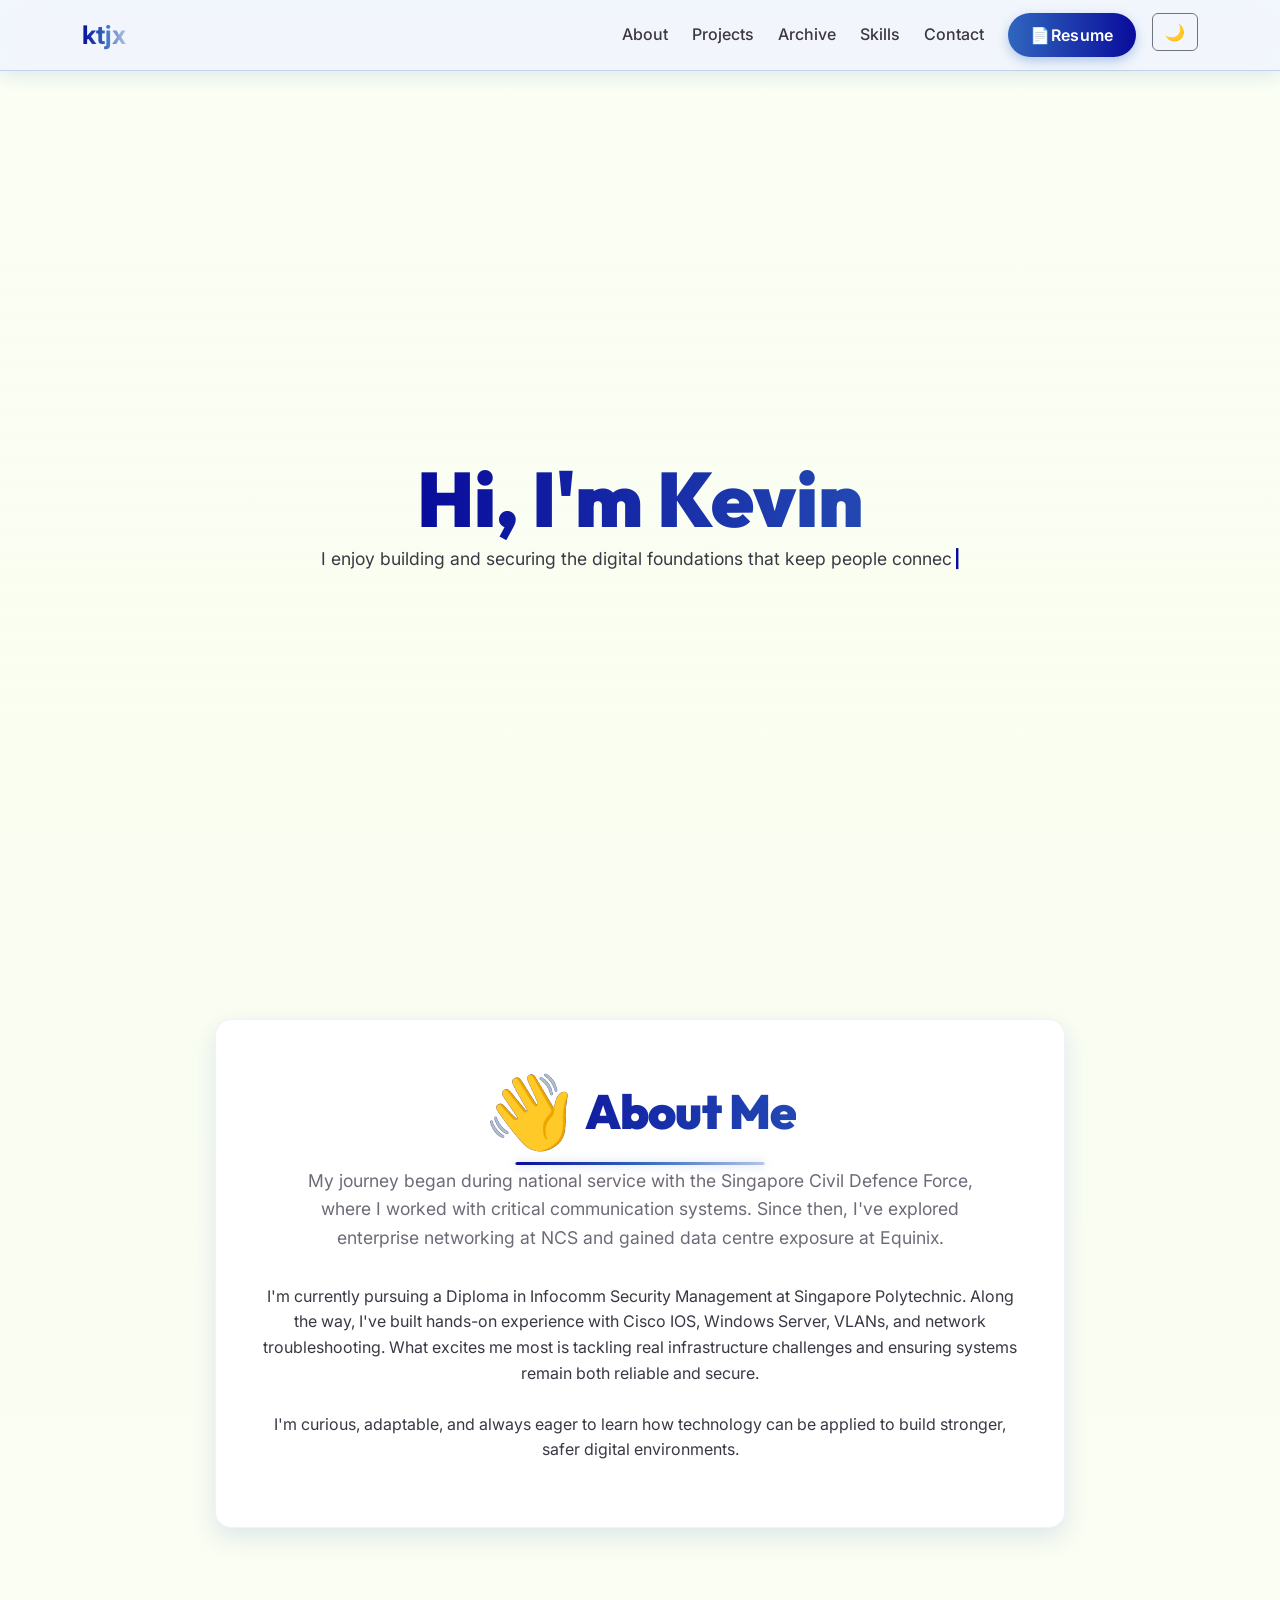
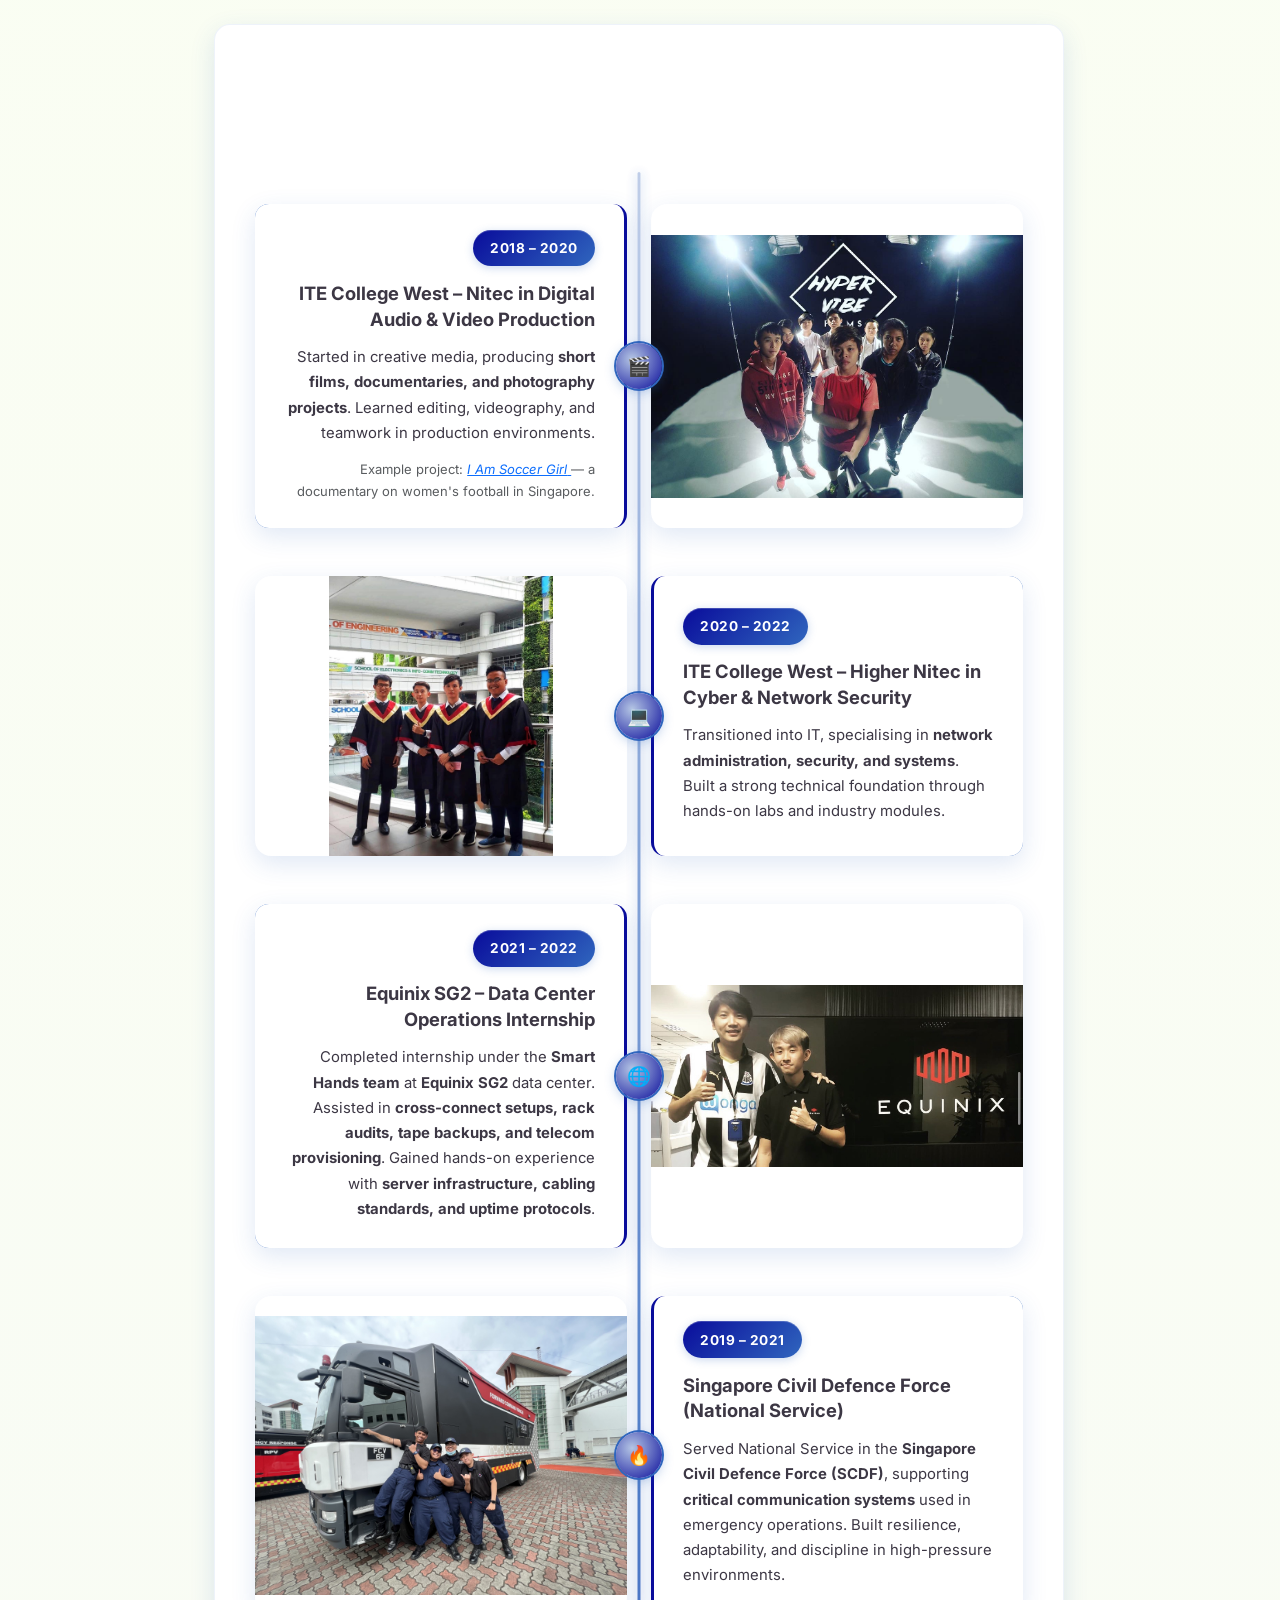
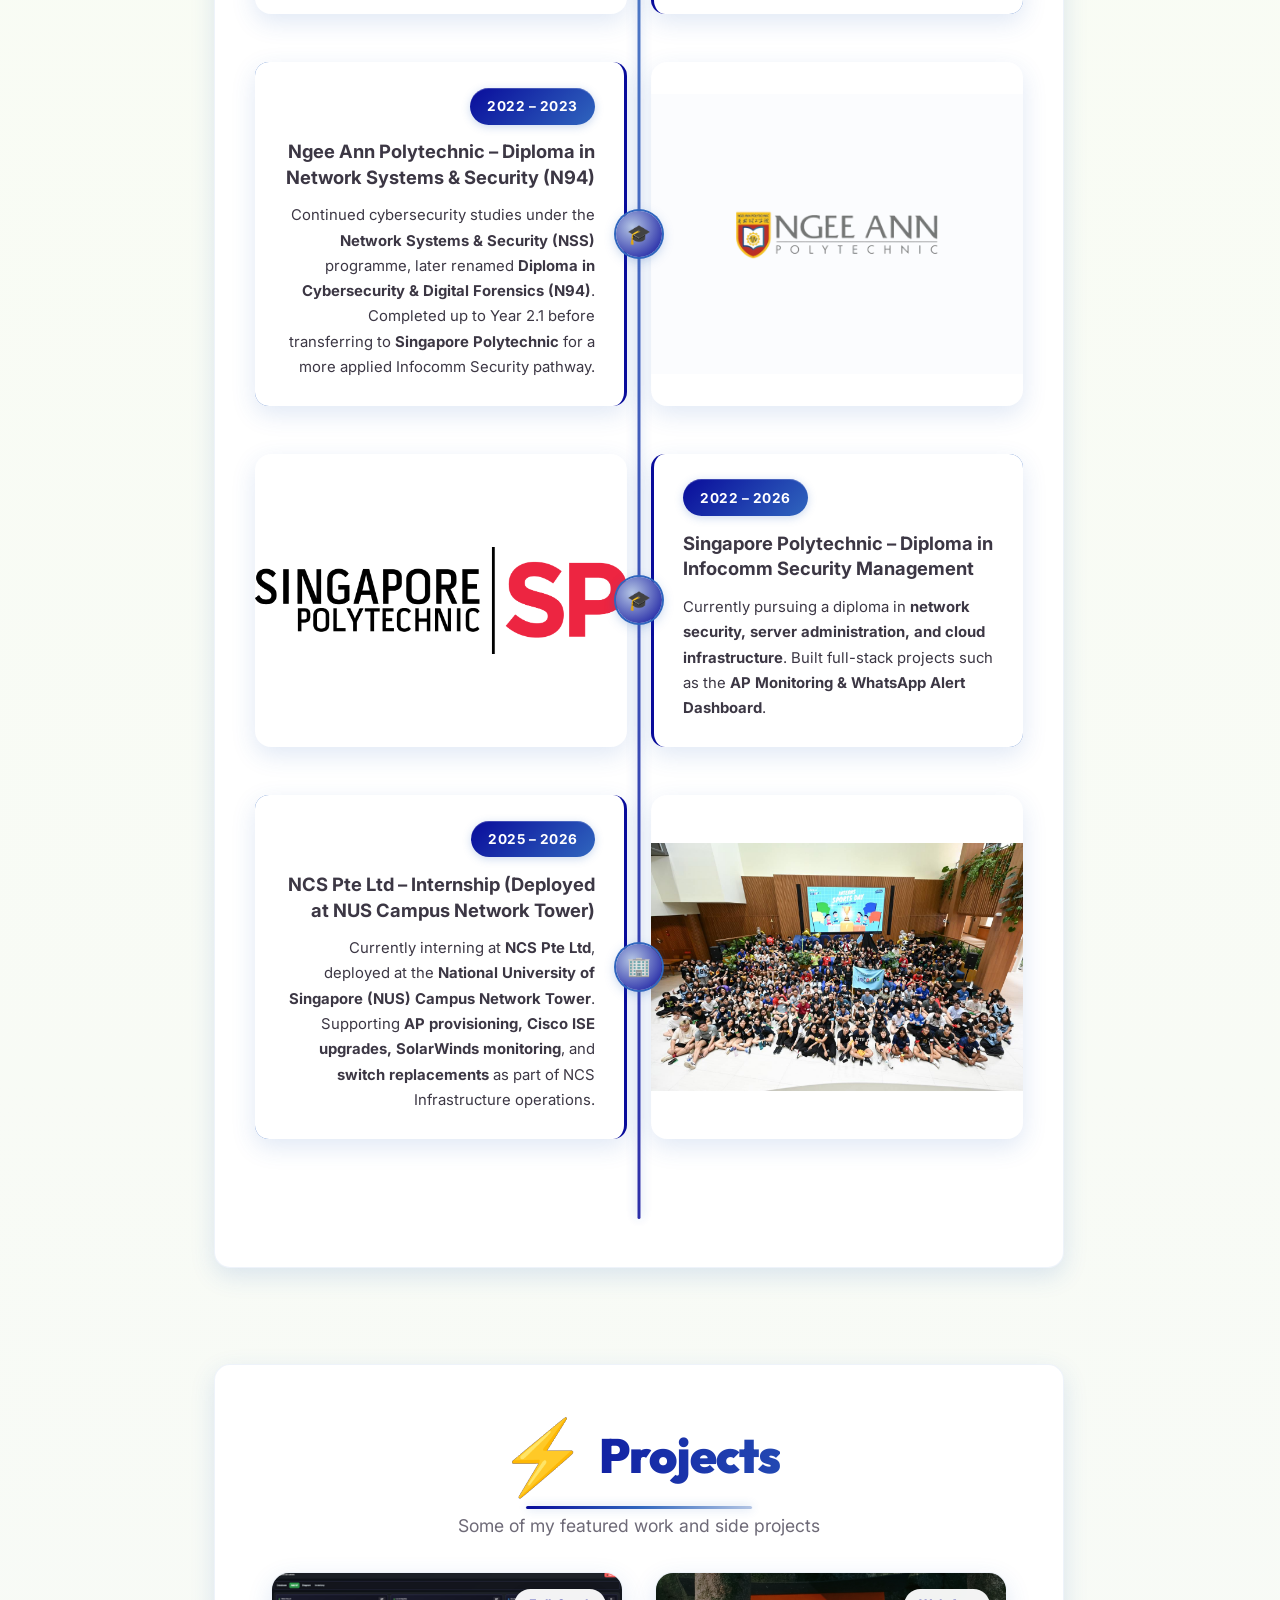
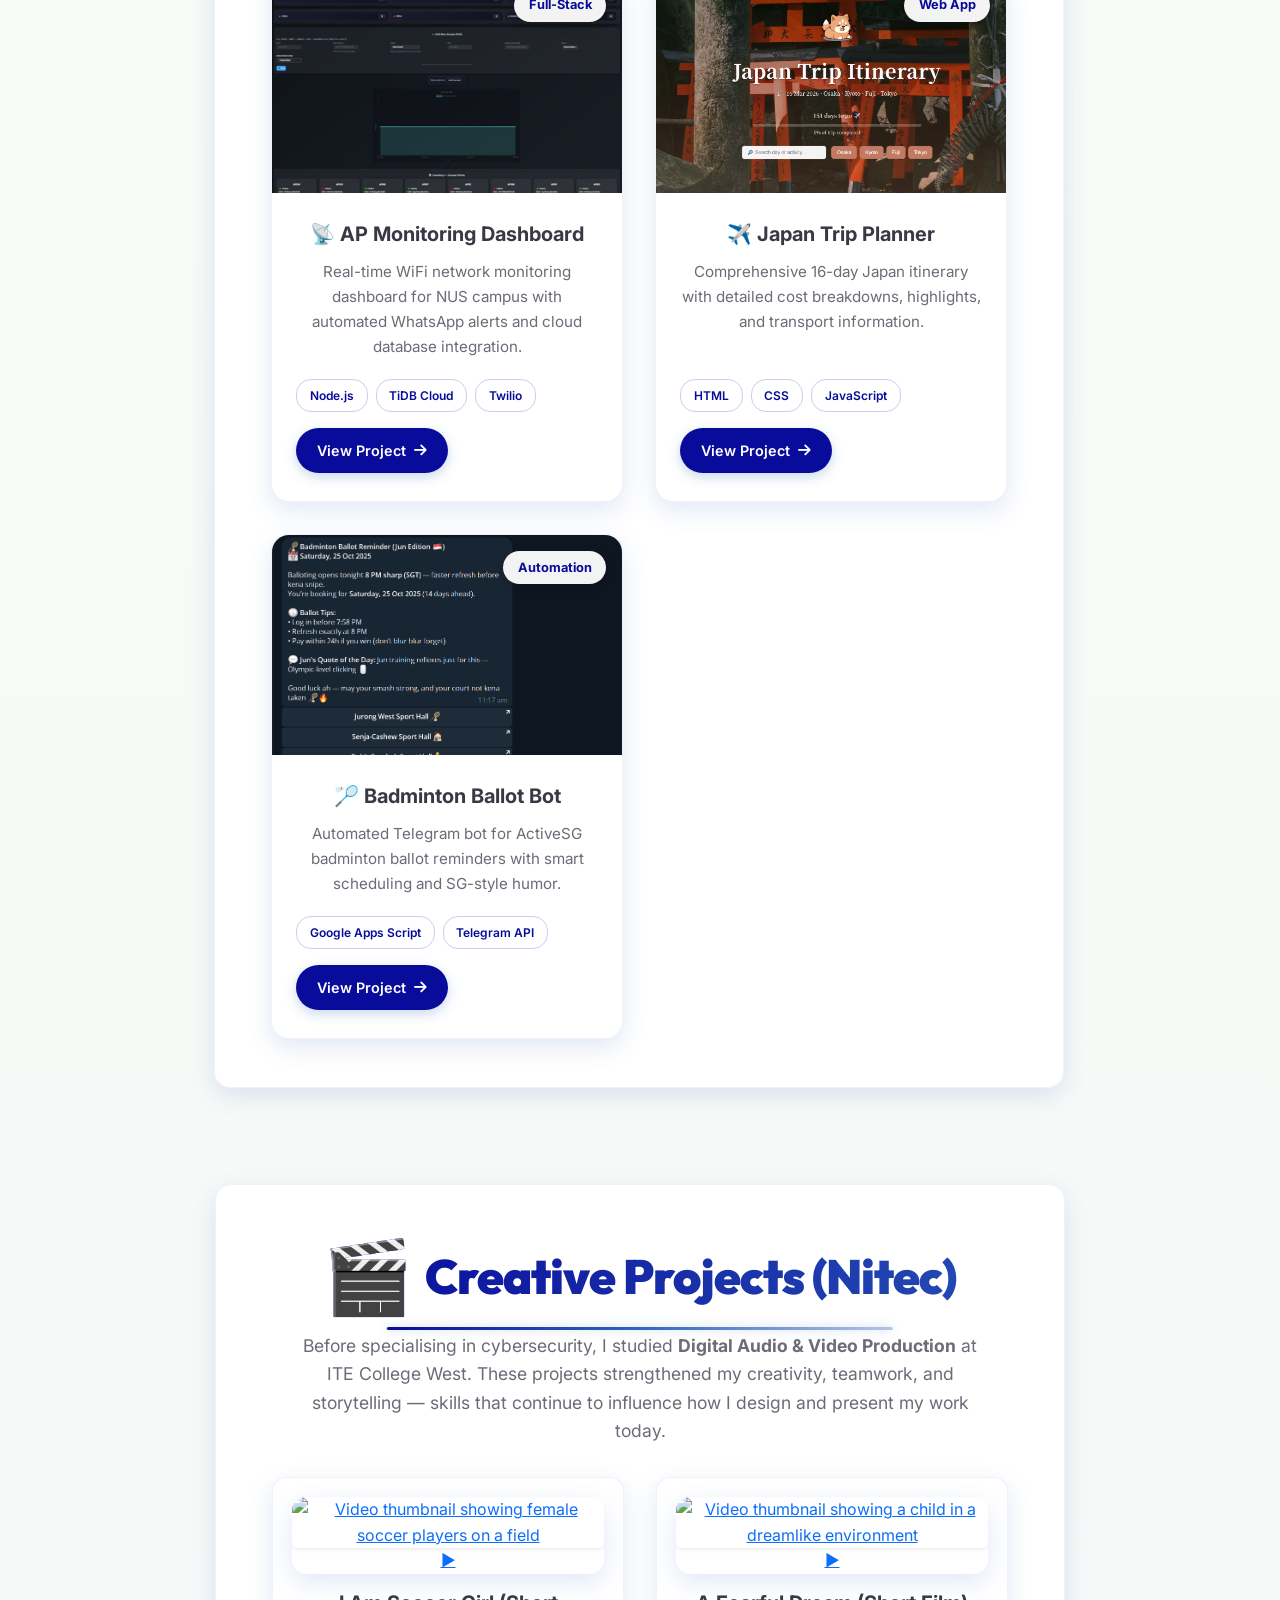
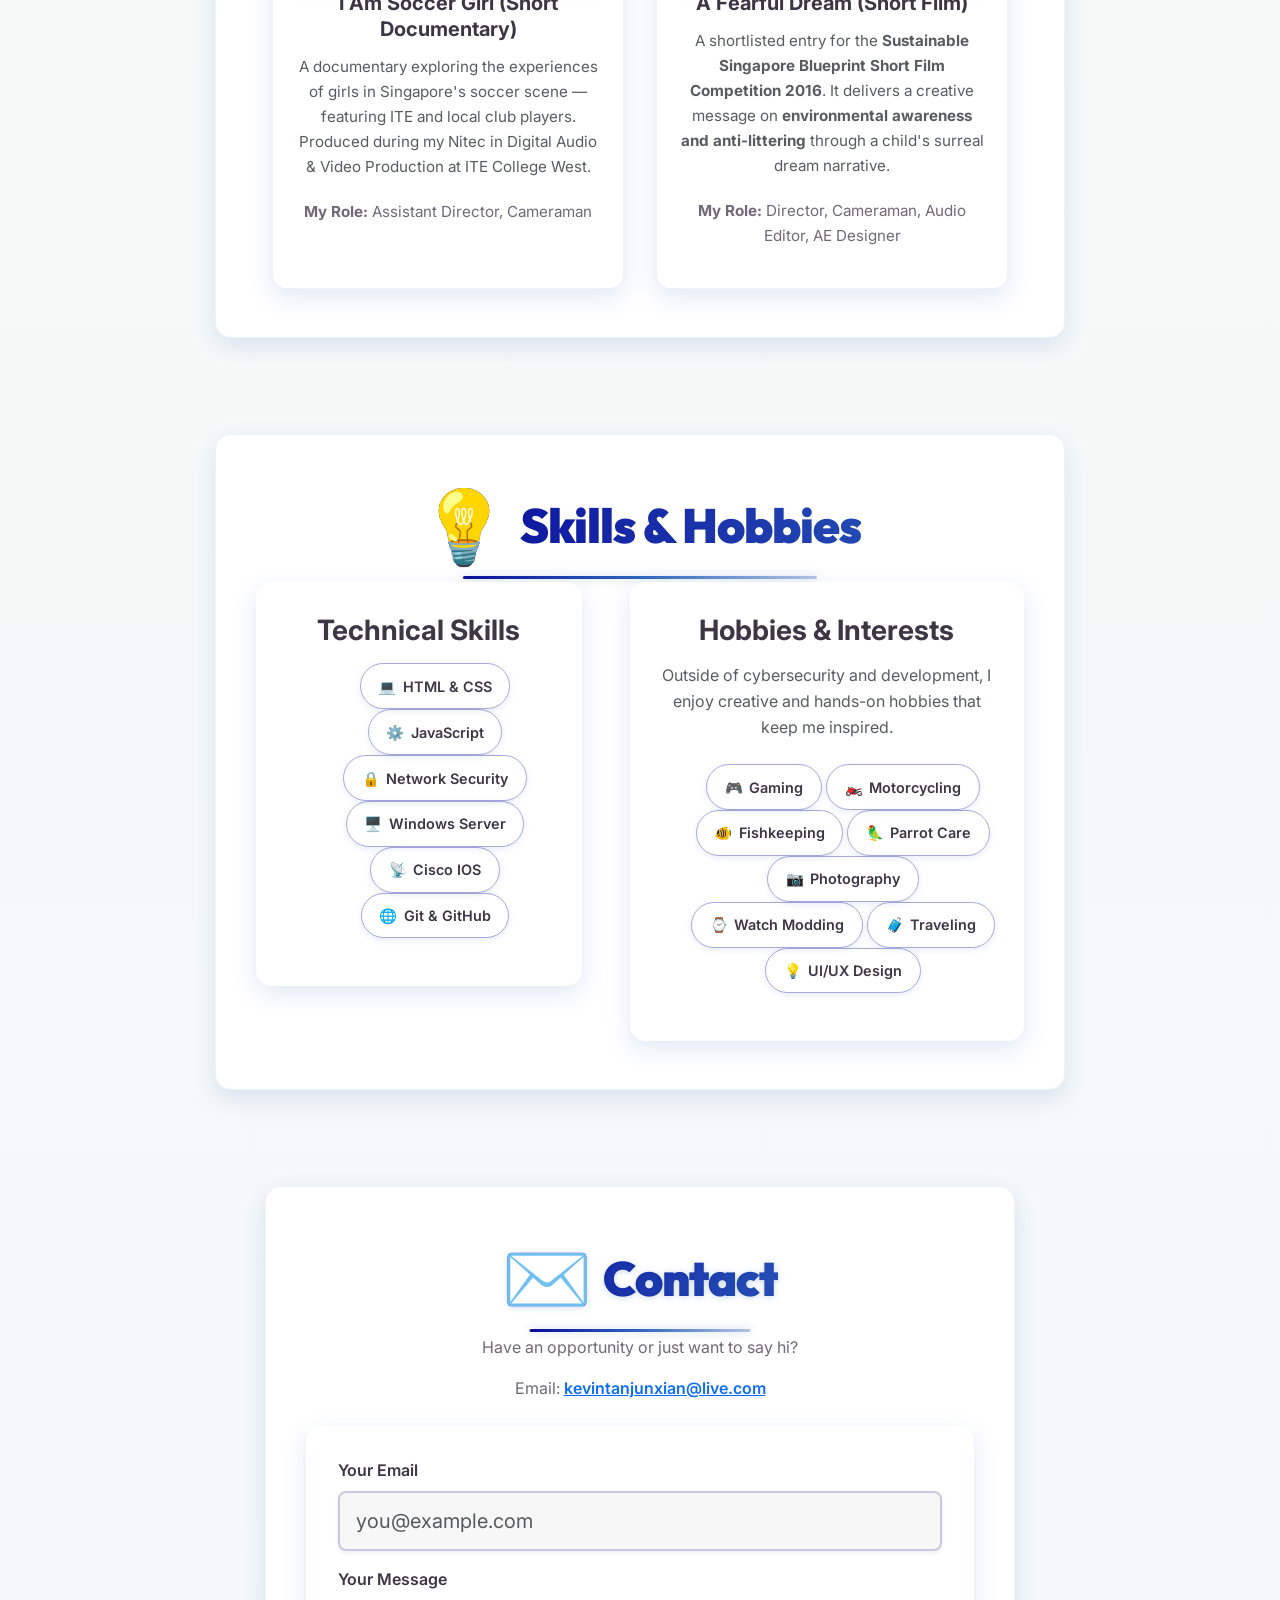
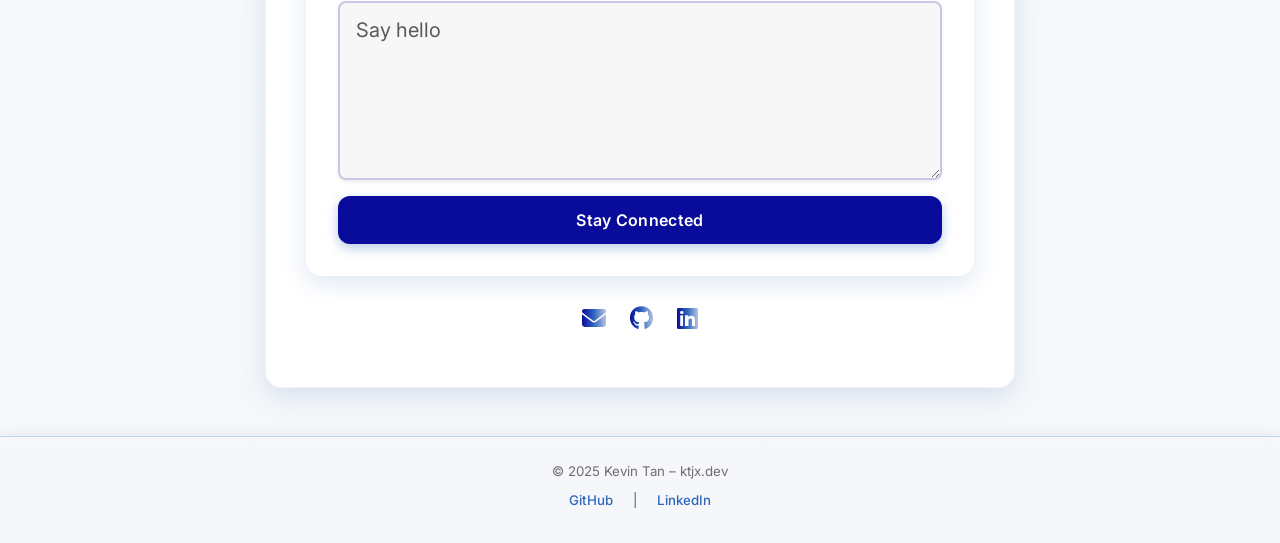
==== commit c5bcfd44: "uploaded images for ap-dashboard and sp timeline entry, adjusted css for timeline media display" ====
--- a/index.html
+++ b/index.html
@@ -274,9 +274,7 @@
               <div class="timeline-icon" aria-label="Education">
                 <span aria-hidden="true">🎓</span>
               </div>
-              <div class="timeline-media" data-reveal="fade-left">
-                <img src="images/timeline/sp.jpg" alt="Singapore Polytechnic campus and IT facilities" loading="lazy" />
-              </div>
+
               <div class="timeline-content" data-reveal="fade-right">
                 <div class="timeline-year">2022 – 2026</div>
                 <h3>Singapore Polytechnic – Diploma in Infocomm Security Management</h3>
@@ -284,6 +282,12 @@
                   Currently pursuing a diploma in <strong>network security, server administration, and cloud infrastructure</strong>.  
                   Built full-stack projects such as the <strong>AP Monitoring & WhatsApp Alert Dashboard</strong>.
                 </p>
+              </div>
+
+              <div class="timeline-media" data-reveal="fade-left">
+                <img src="images/timeline/sp.jpg"
+                    alt="Singapore Polytechnic campus and IT facilities"
+                    loading="lazy" />
               </div>
             </article>
 
--- a/style/main.css
+++ b/style/main.css
@@ -1713,7 +1713,8 @@
 /* Media (Image) Container */
 .timeline-media {
   display: flex;
-  align-items: stretch;
+  align-items: center;        /* was stretch */
+  justify-content: center;   /* keeps image centered */
   border-radius: 16px;
   overflow: hidden;
   box-shadow: var(--shadow);
@@ -1722,10 +1723,12 @@
   position: relative;
 }
 
+/* Timeline image */
 .timeline-media img {
   width: 100%;
-  height: 100%;
-  object-fit: cover;
+  height: auto;              /* stop forced stretching */
+  max-height: 280px;         /* keeps card neat */
+  object-fit: contain;       /* no cropping */
   display: block;
   transition: transform 0.5s ease;
 }
@@ -1928,10 +1931,14 @@
 
   .timeline-media {
     max-height: 200px;
+    align-items: center;
   }
 
   .timeline-media img {
-    height: 200px;
+  width: 100%;
+  height: auto;
+  max-height: 280px;     /* adjust if you want */
+  object-fit: contain;  /* important */
   }
 
   .timeline-media img.fit-logo {
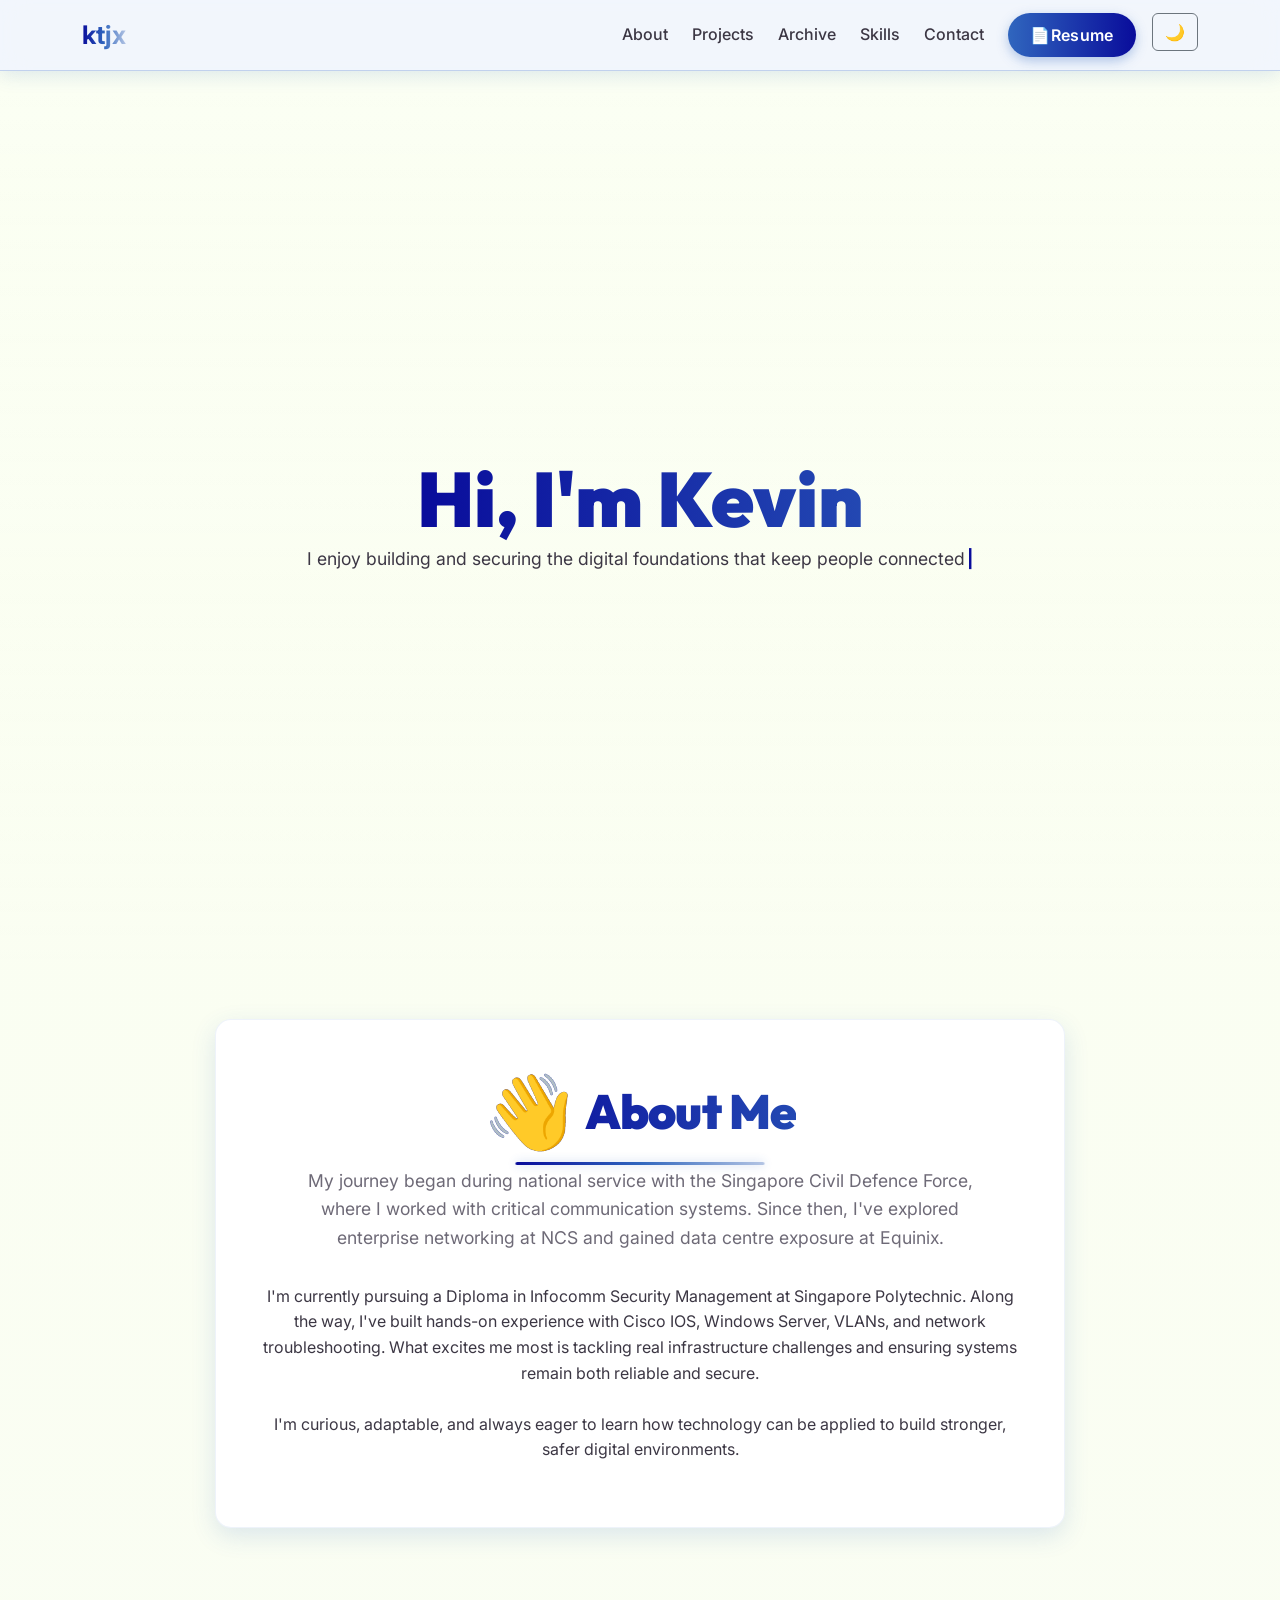
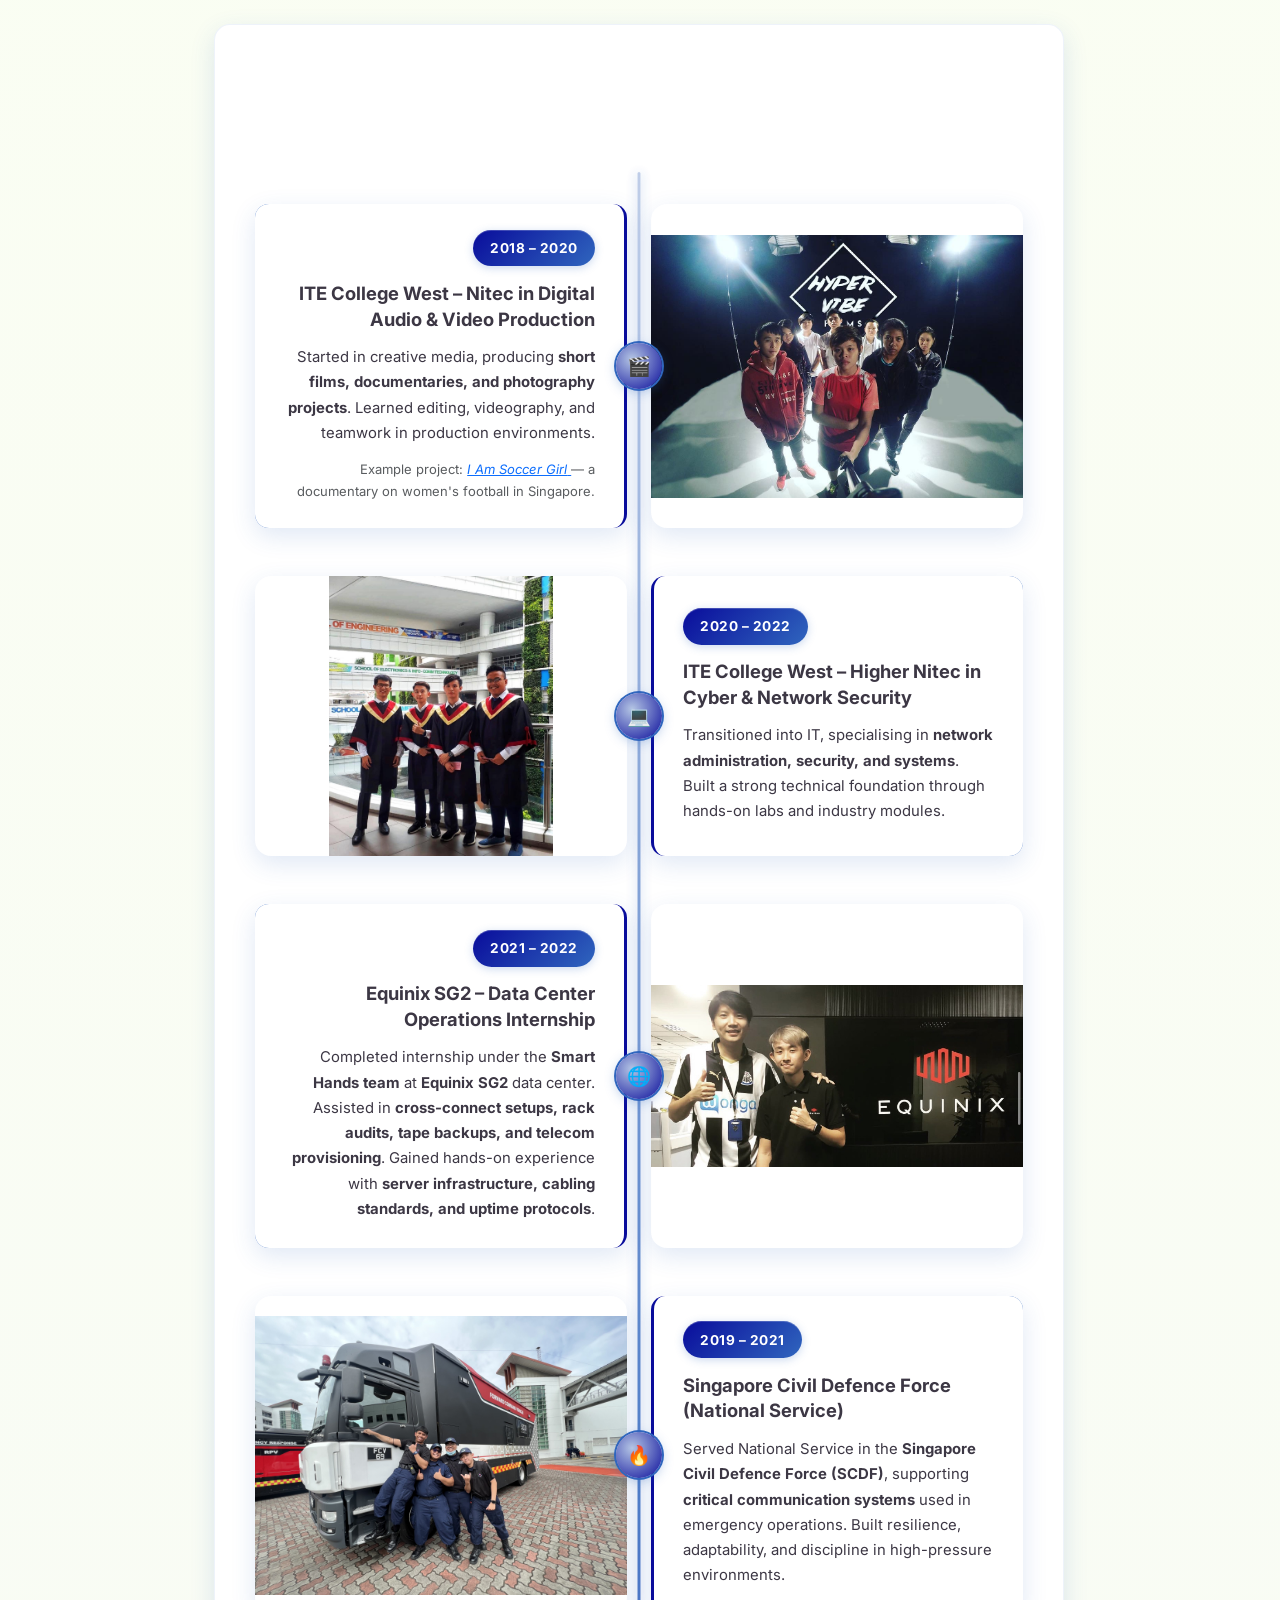
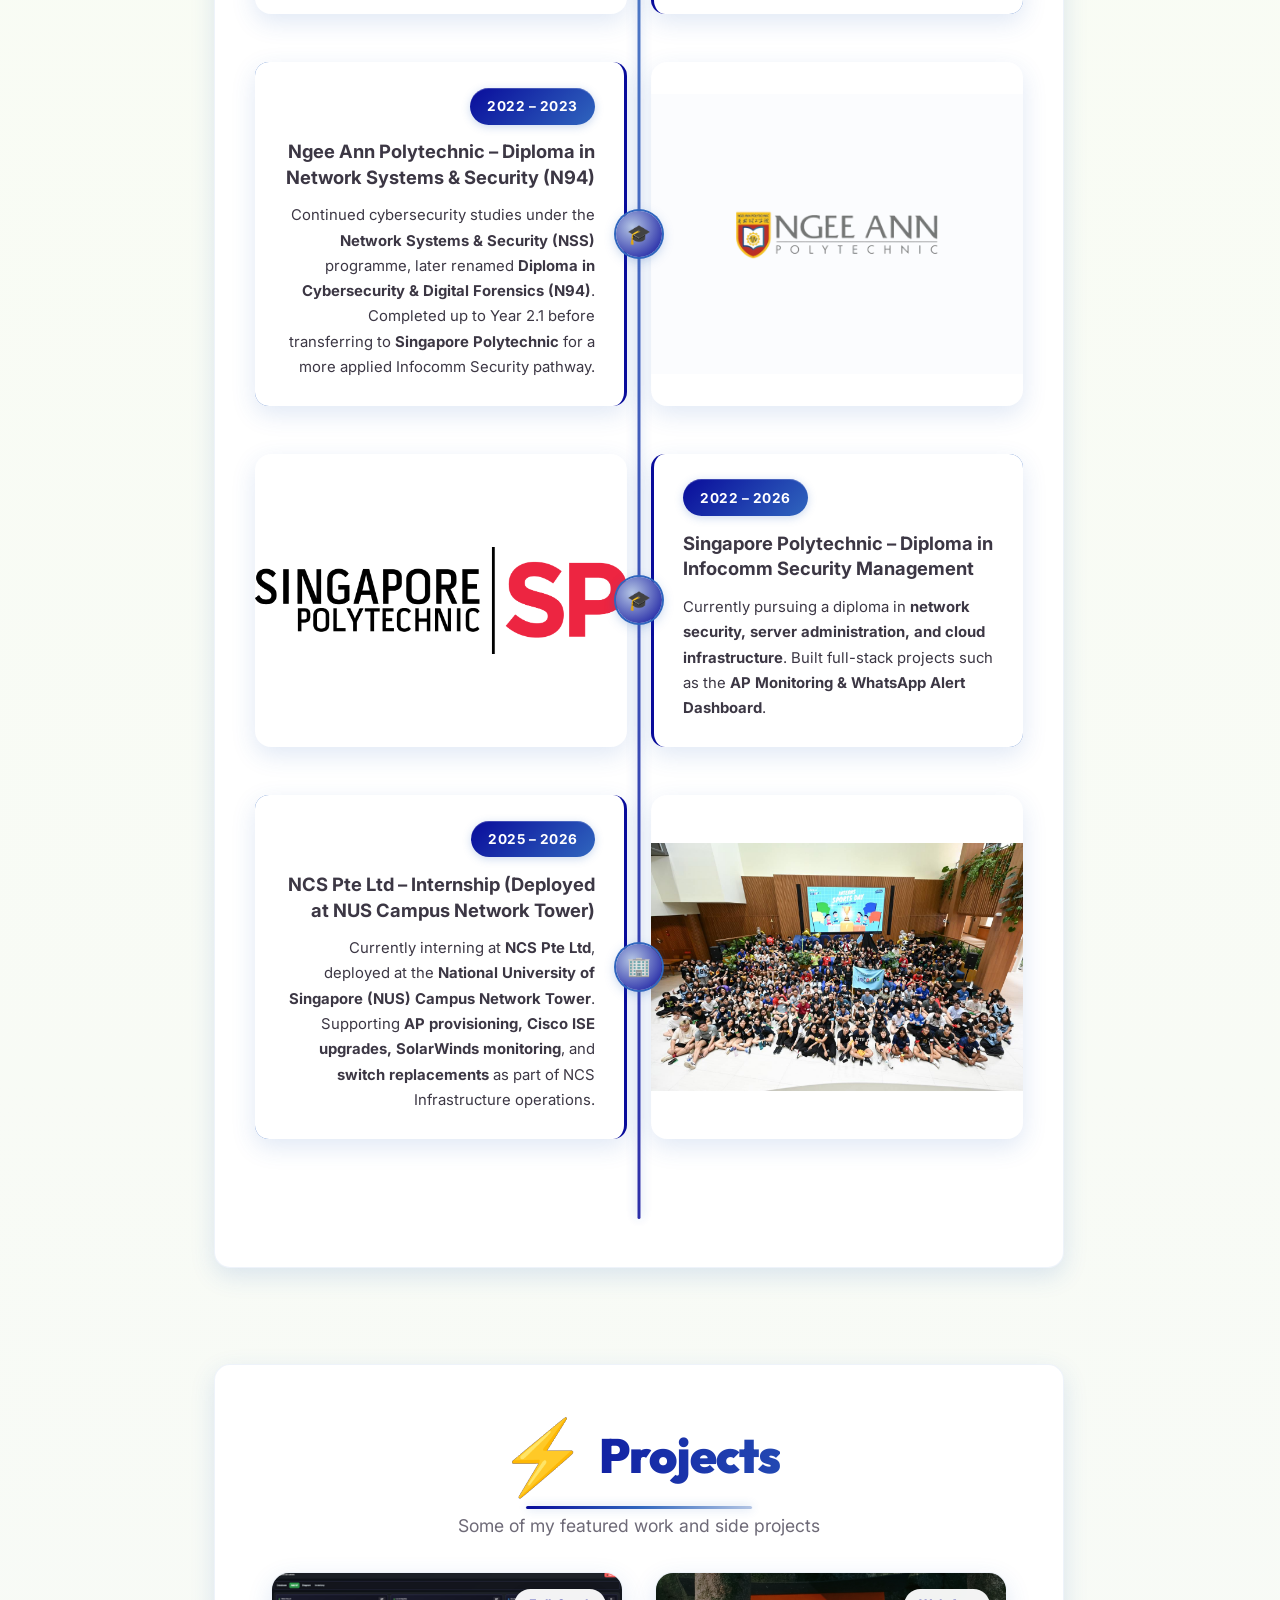
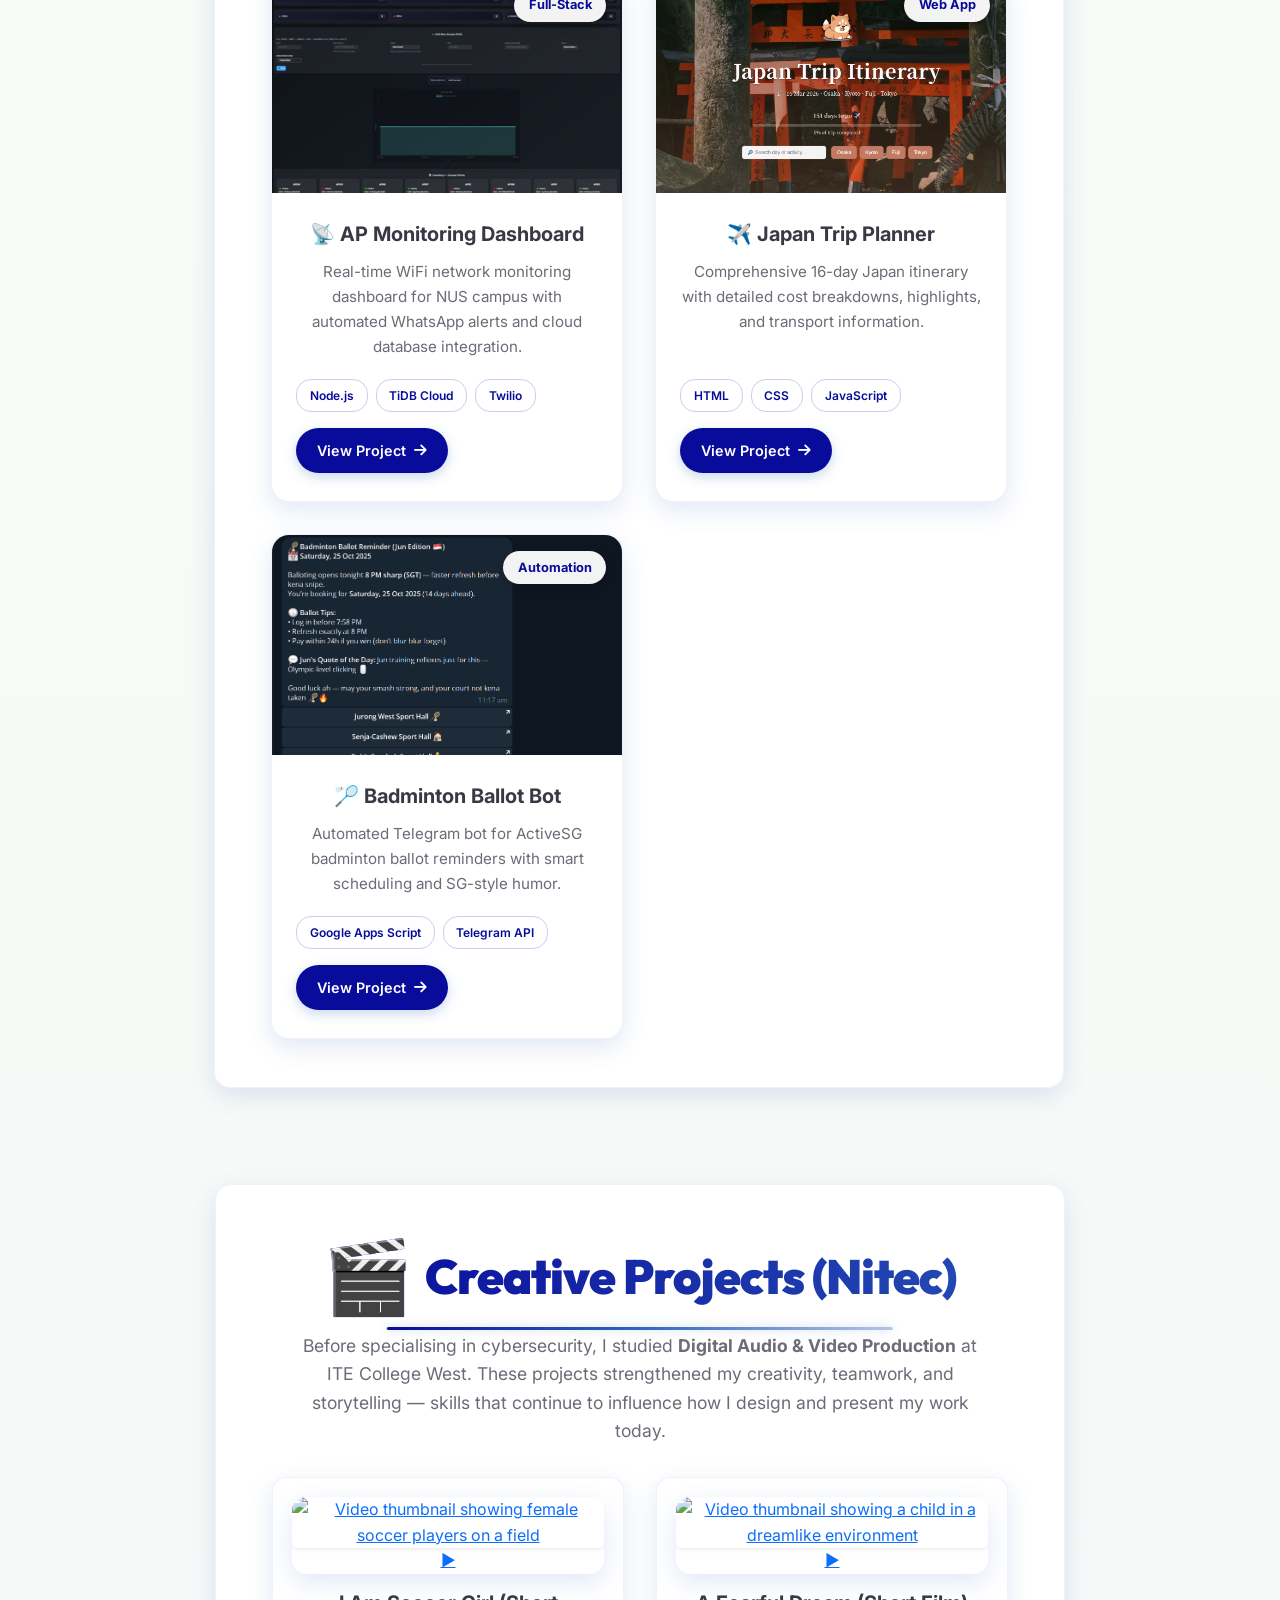
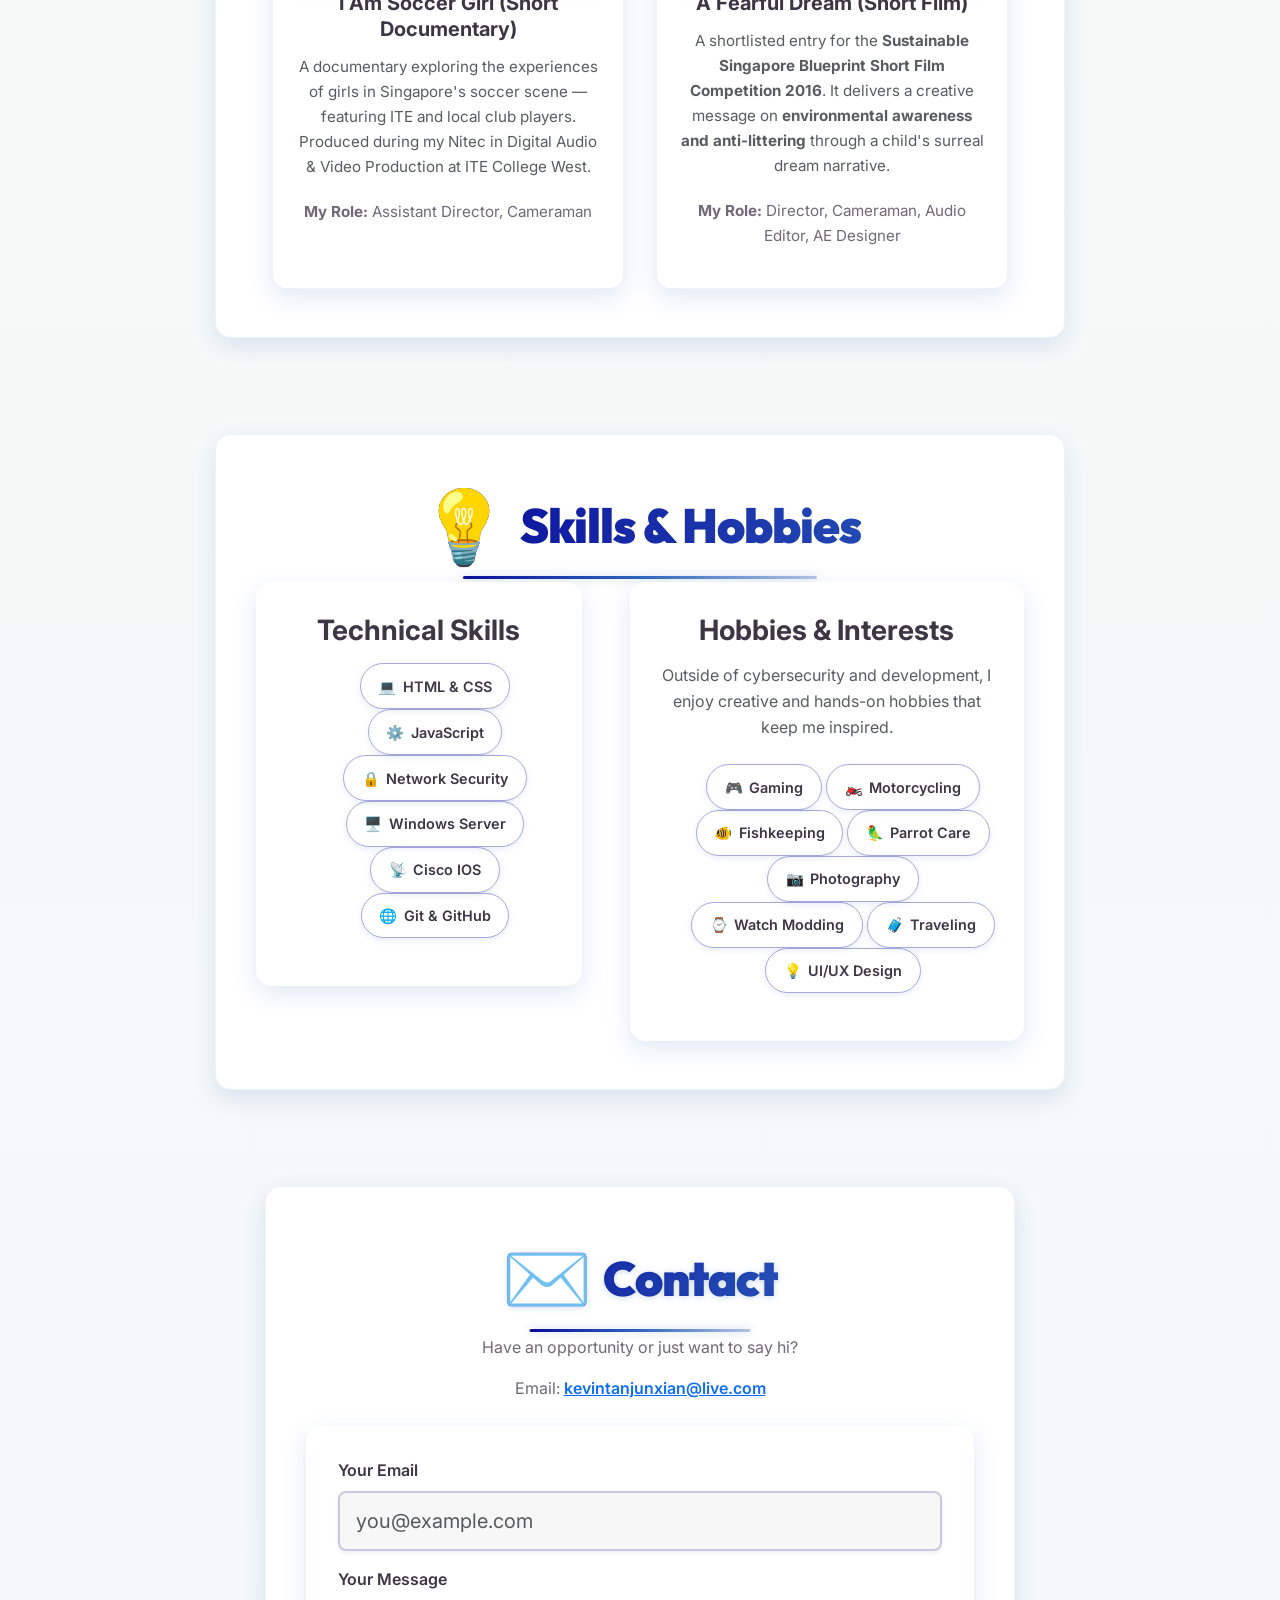
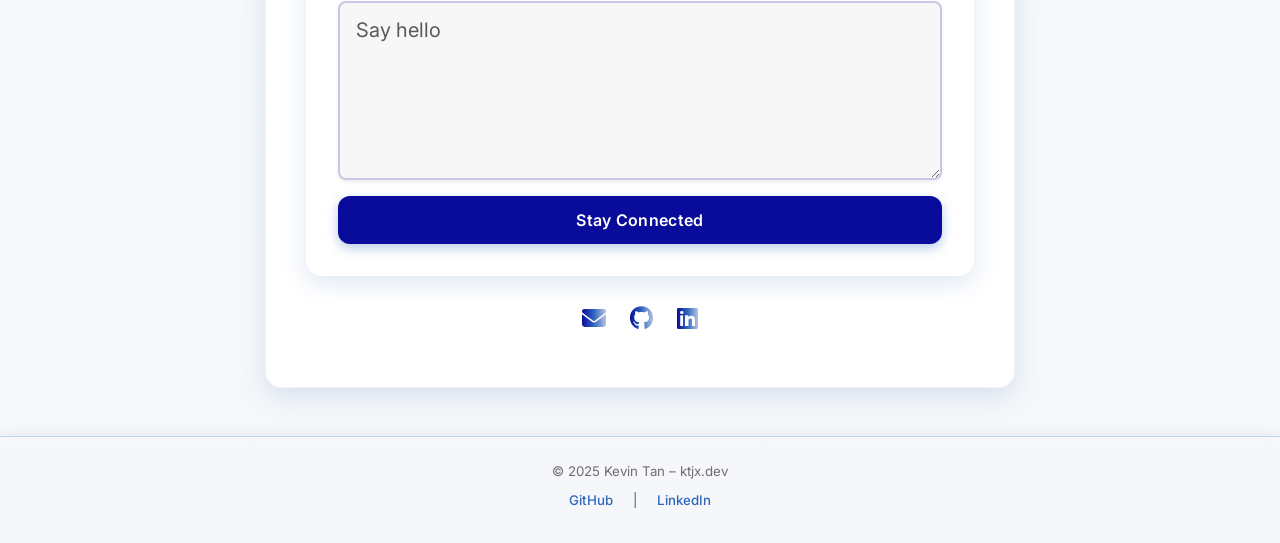
==== commit 06070649: "uploaded favicons for various devices." ====
--- a/index.html
+++ b/index.html
@@ -38,6 +38,13 @@
   <link rel="preconnect" href="https://fonts.googleapis.com">
   <link rel="preconnect" href="https://fonts.gstatic.com" crossorigin>
   <link href="https://fonts.googleapis.com/css2?family=Outfit:wght@400;600;700;900&family=Inter:wght@400;500;700&display=swap" rel="stylesheet">
+  
+  <!-- favicon -->
+  <link rel="apple-touch-icon" sizes="180x180" href="/ktjx.dev/apple-touch-icon.png">
+  <link rel="icon" type="image/png" sizes="32x32" href="/ktjx.dev/favicon-32x32.png">
+  <link rel="icon" type="image/png" sizes="16x16" href="/ktjx.dev/favicon-16x16.png">
+  <link rel="icon" href="/ktjx.dev/favicon.ico">
+  <link rel="manifest" href="/ktjx.dev/site.webmanifest">
 
   <!-- Font Awesome -->
   <link href="https://cdnjs.cloudflare.com/ajax/libs/font-awesome/6.5.0/css/all.min.css" rel="stylesheet">
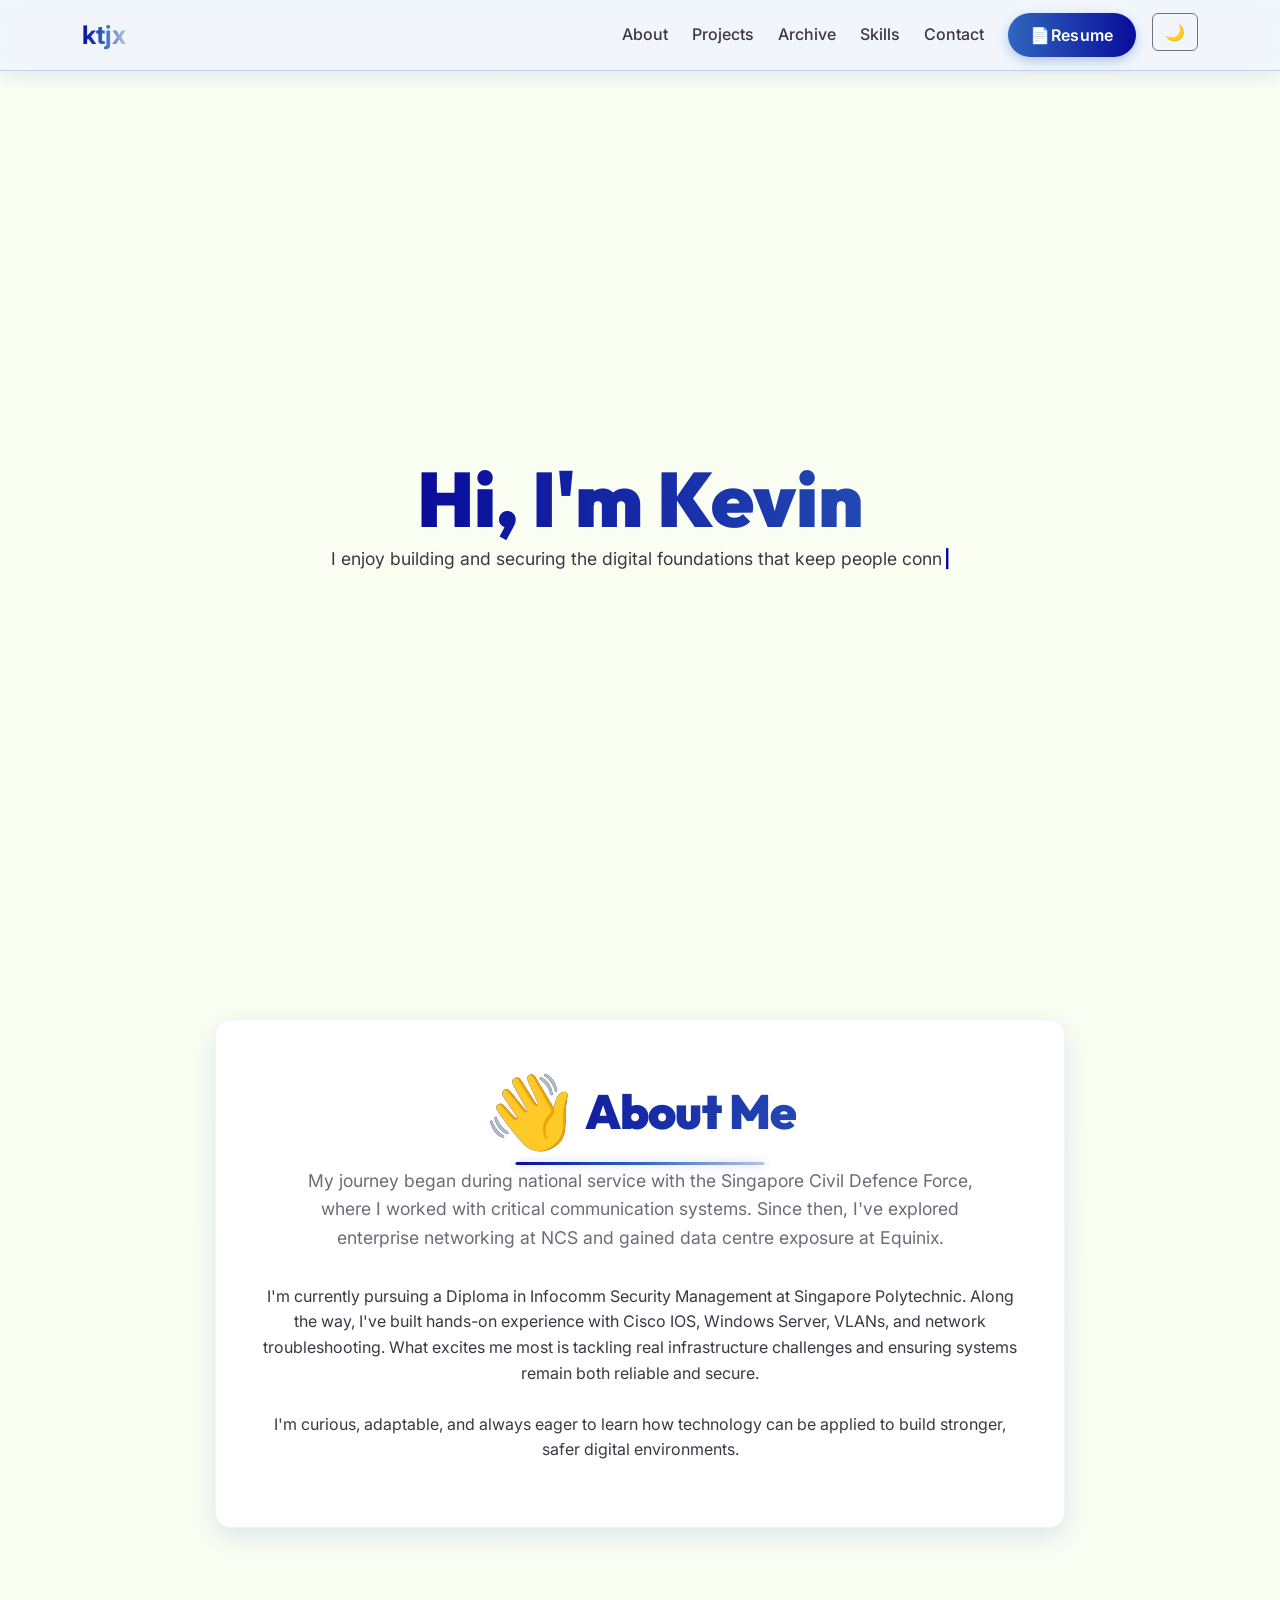
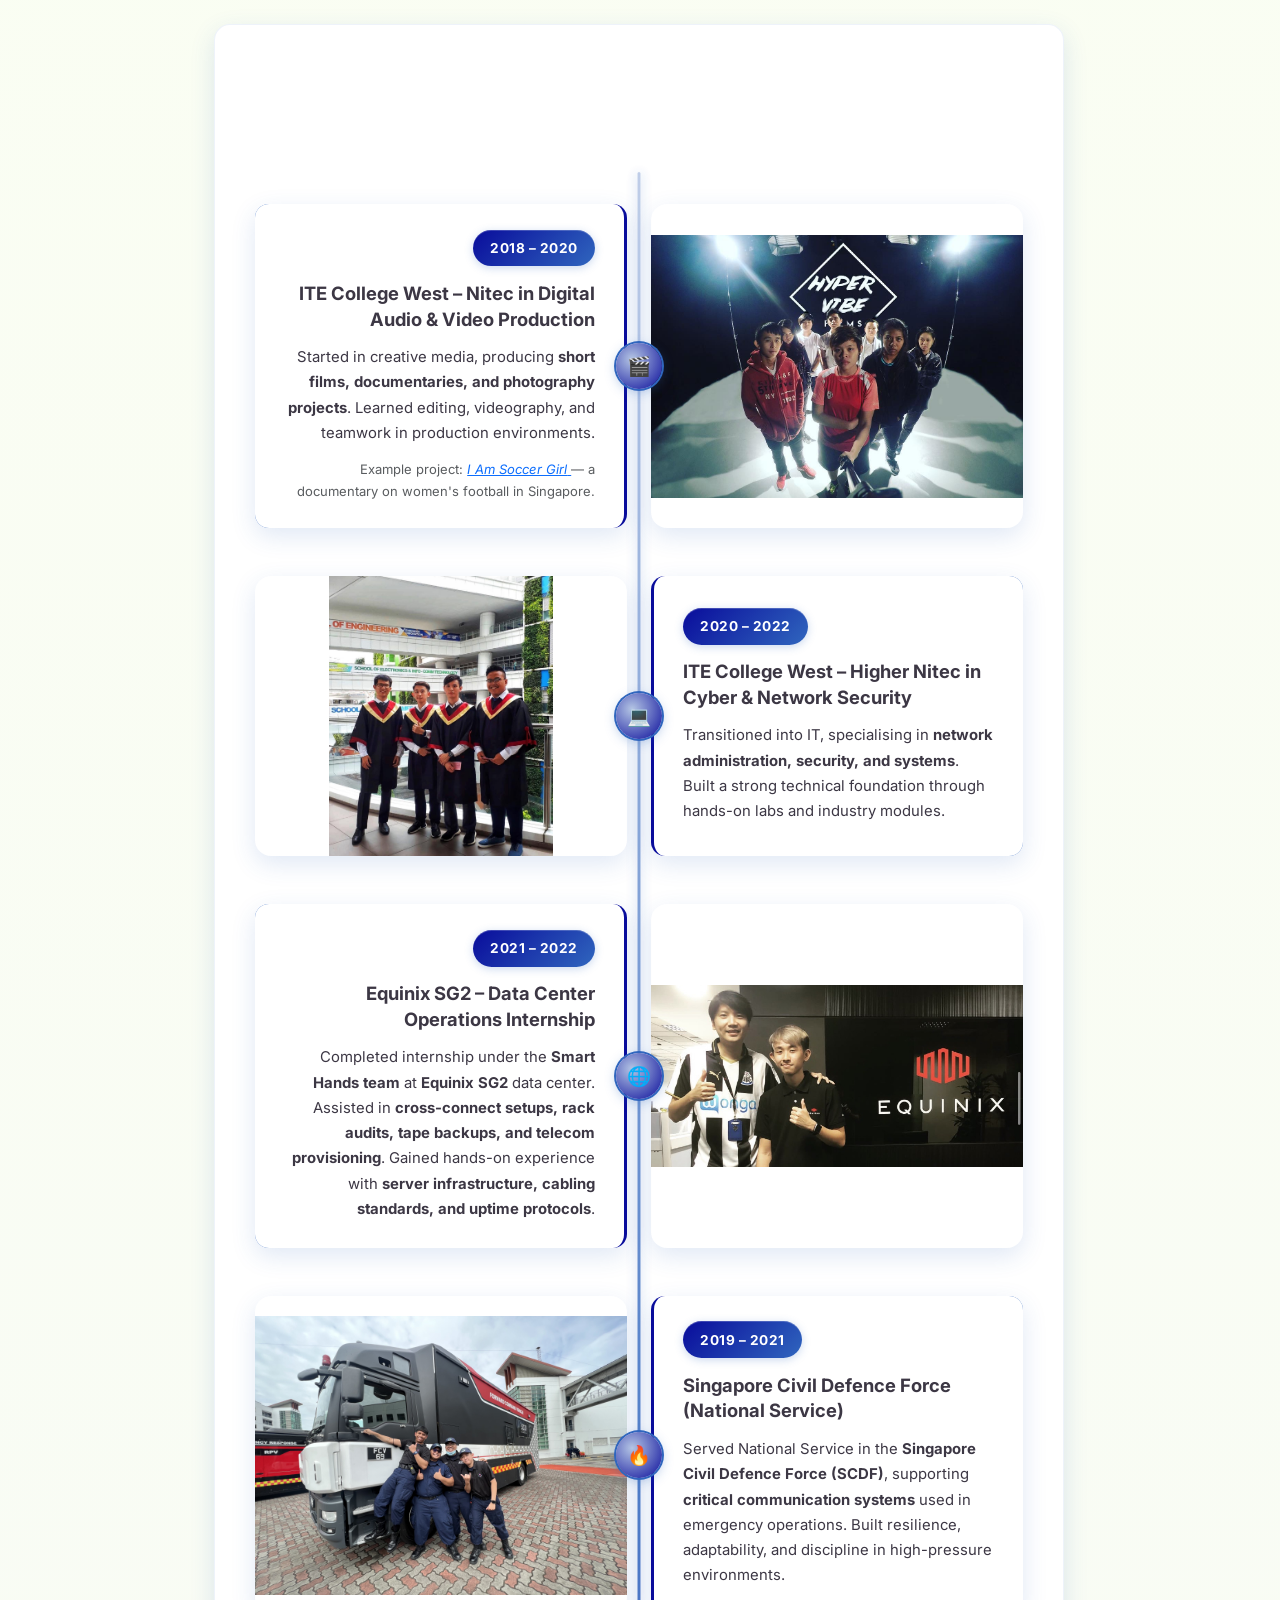
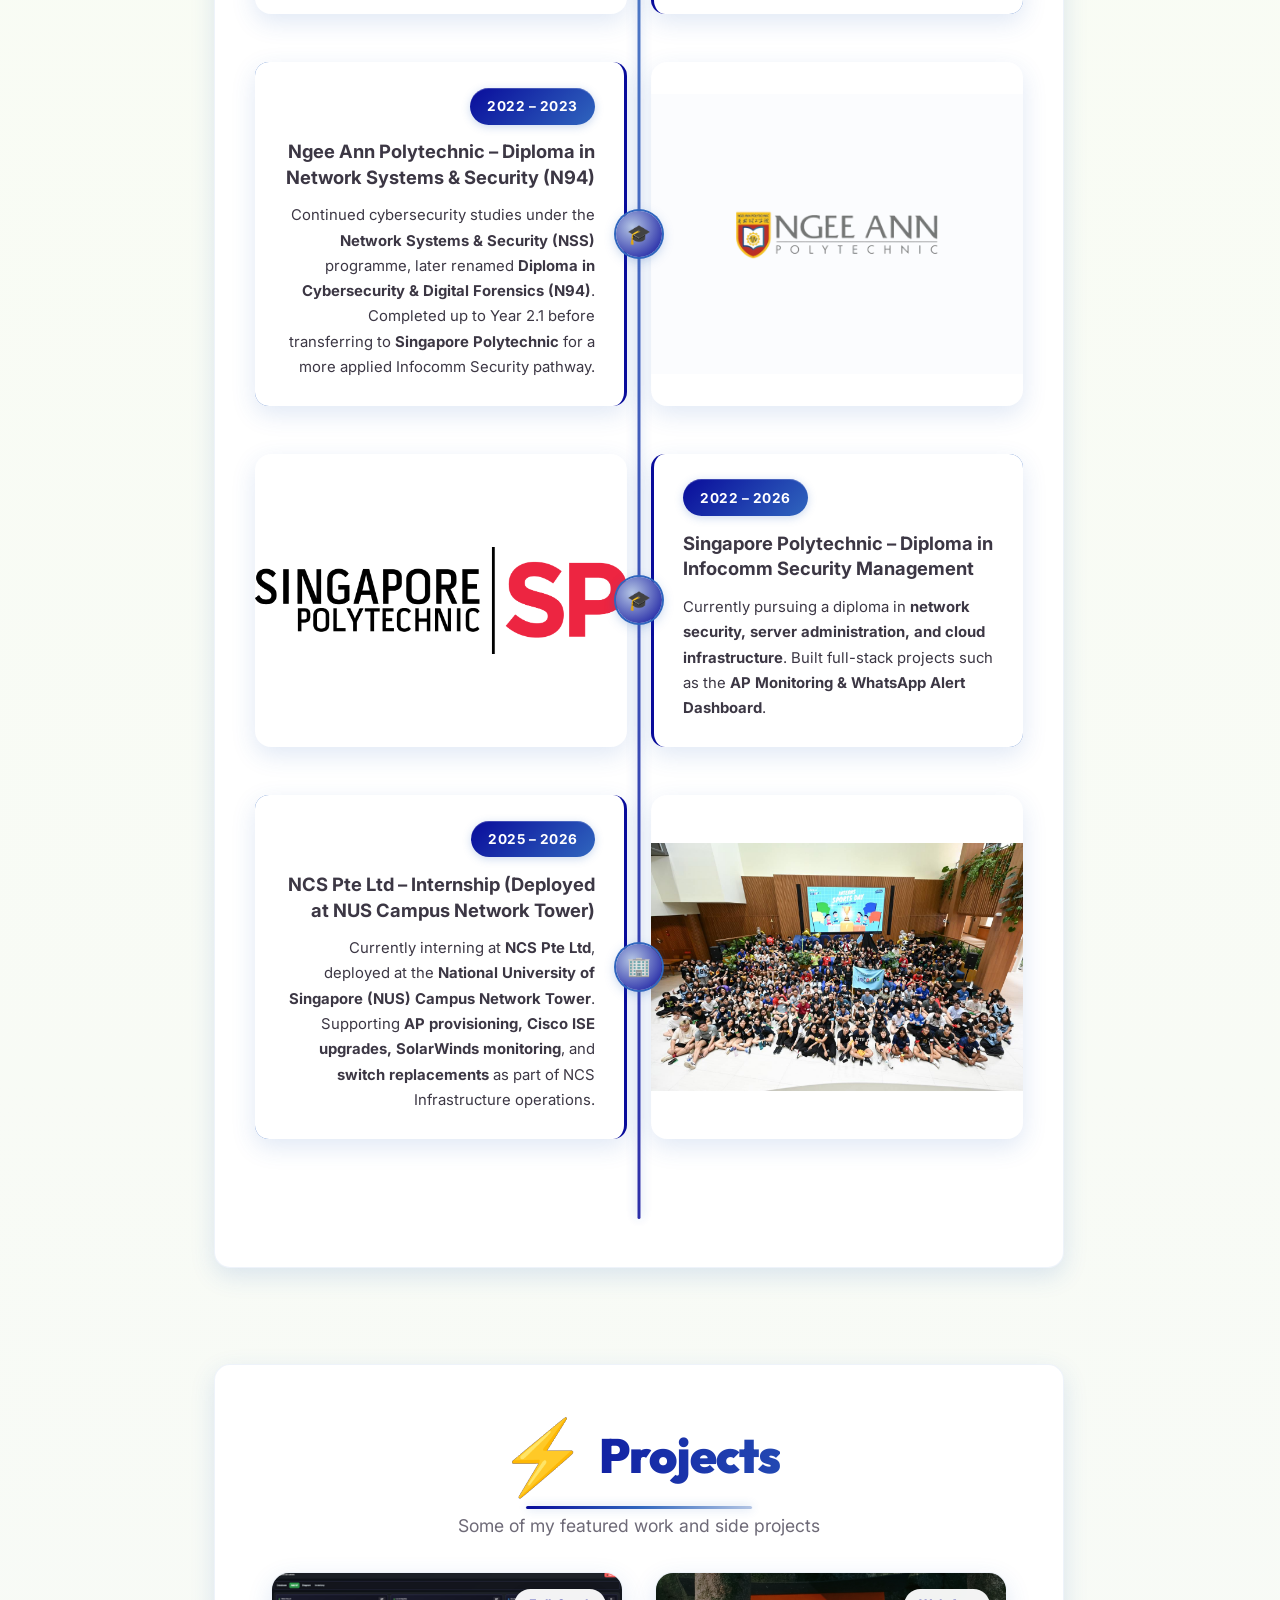
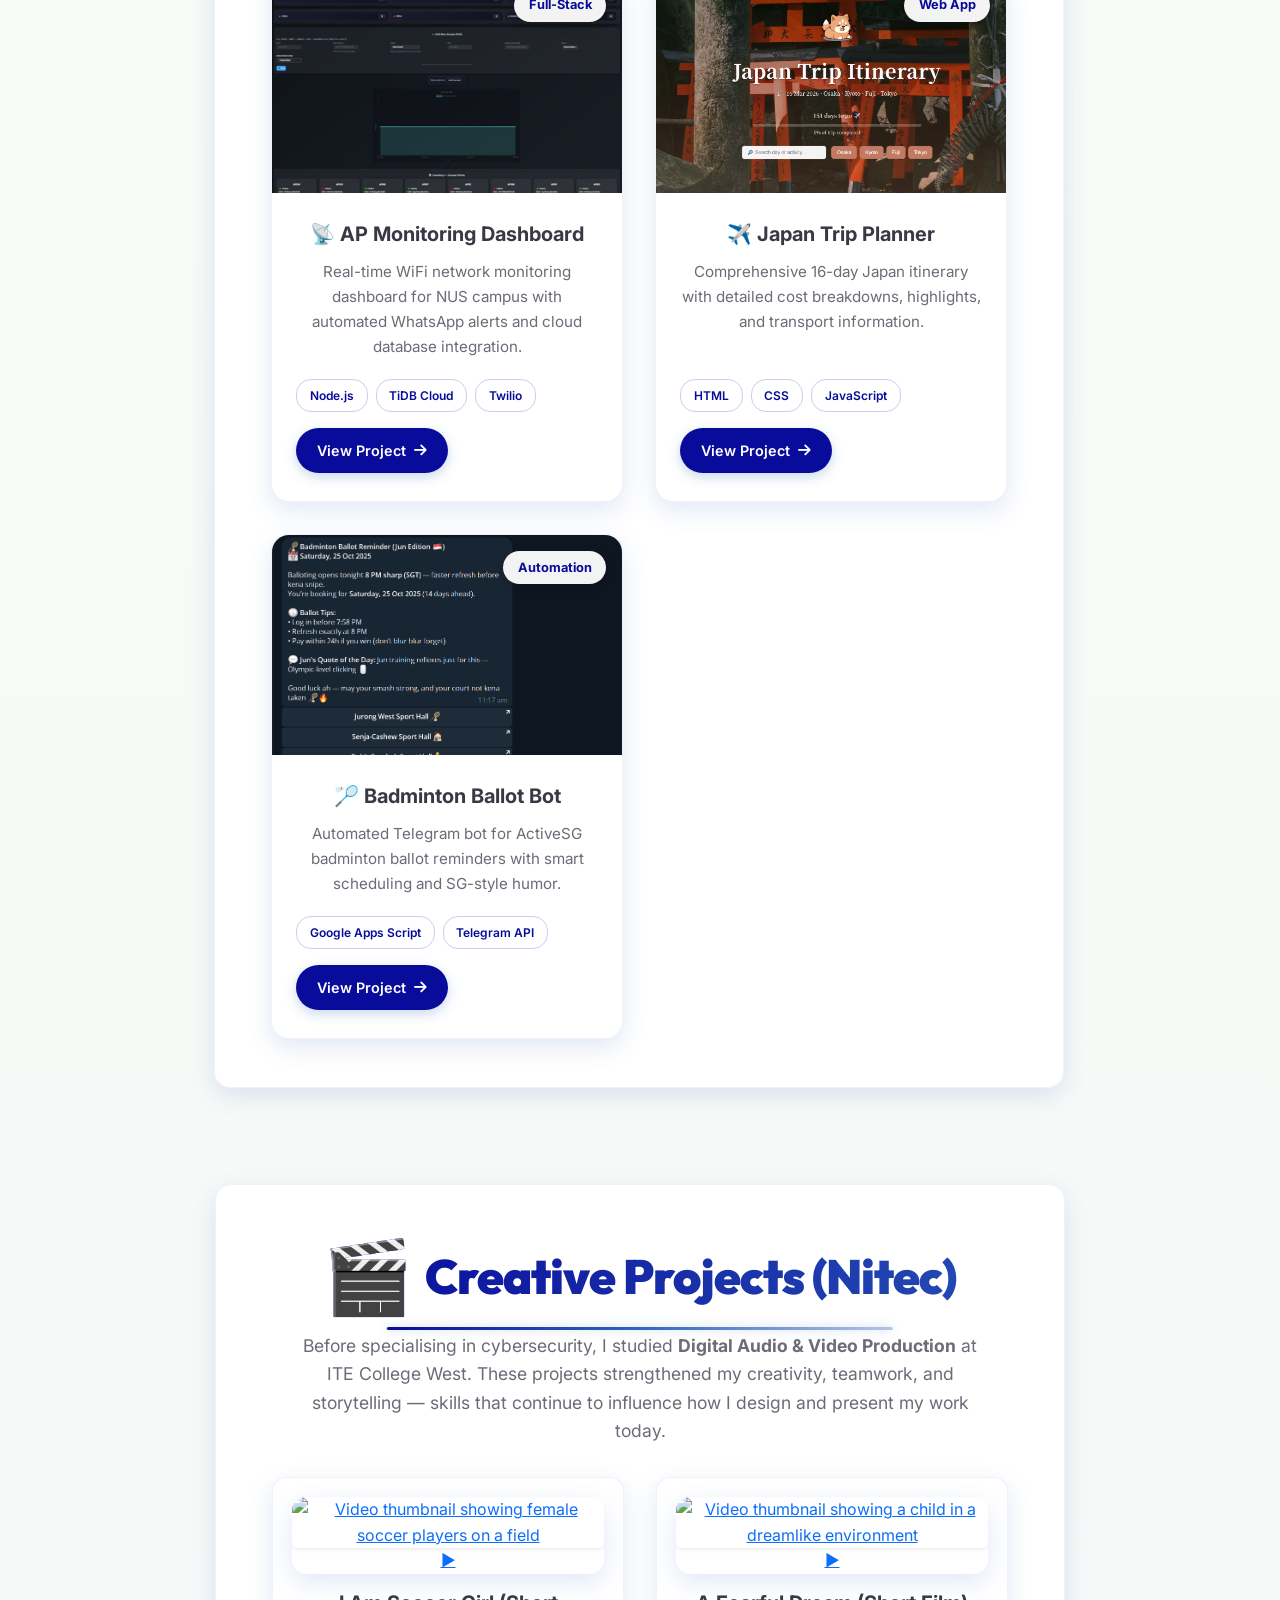
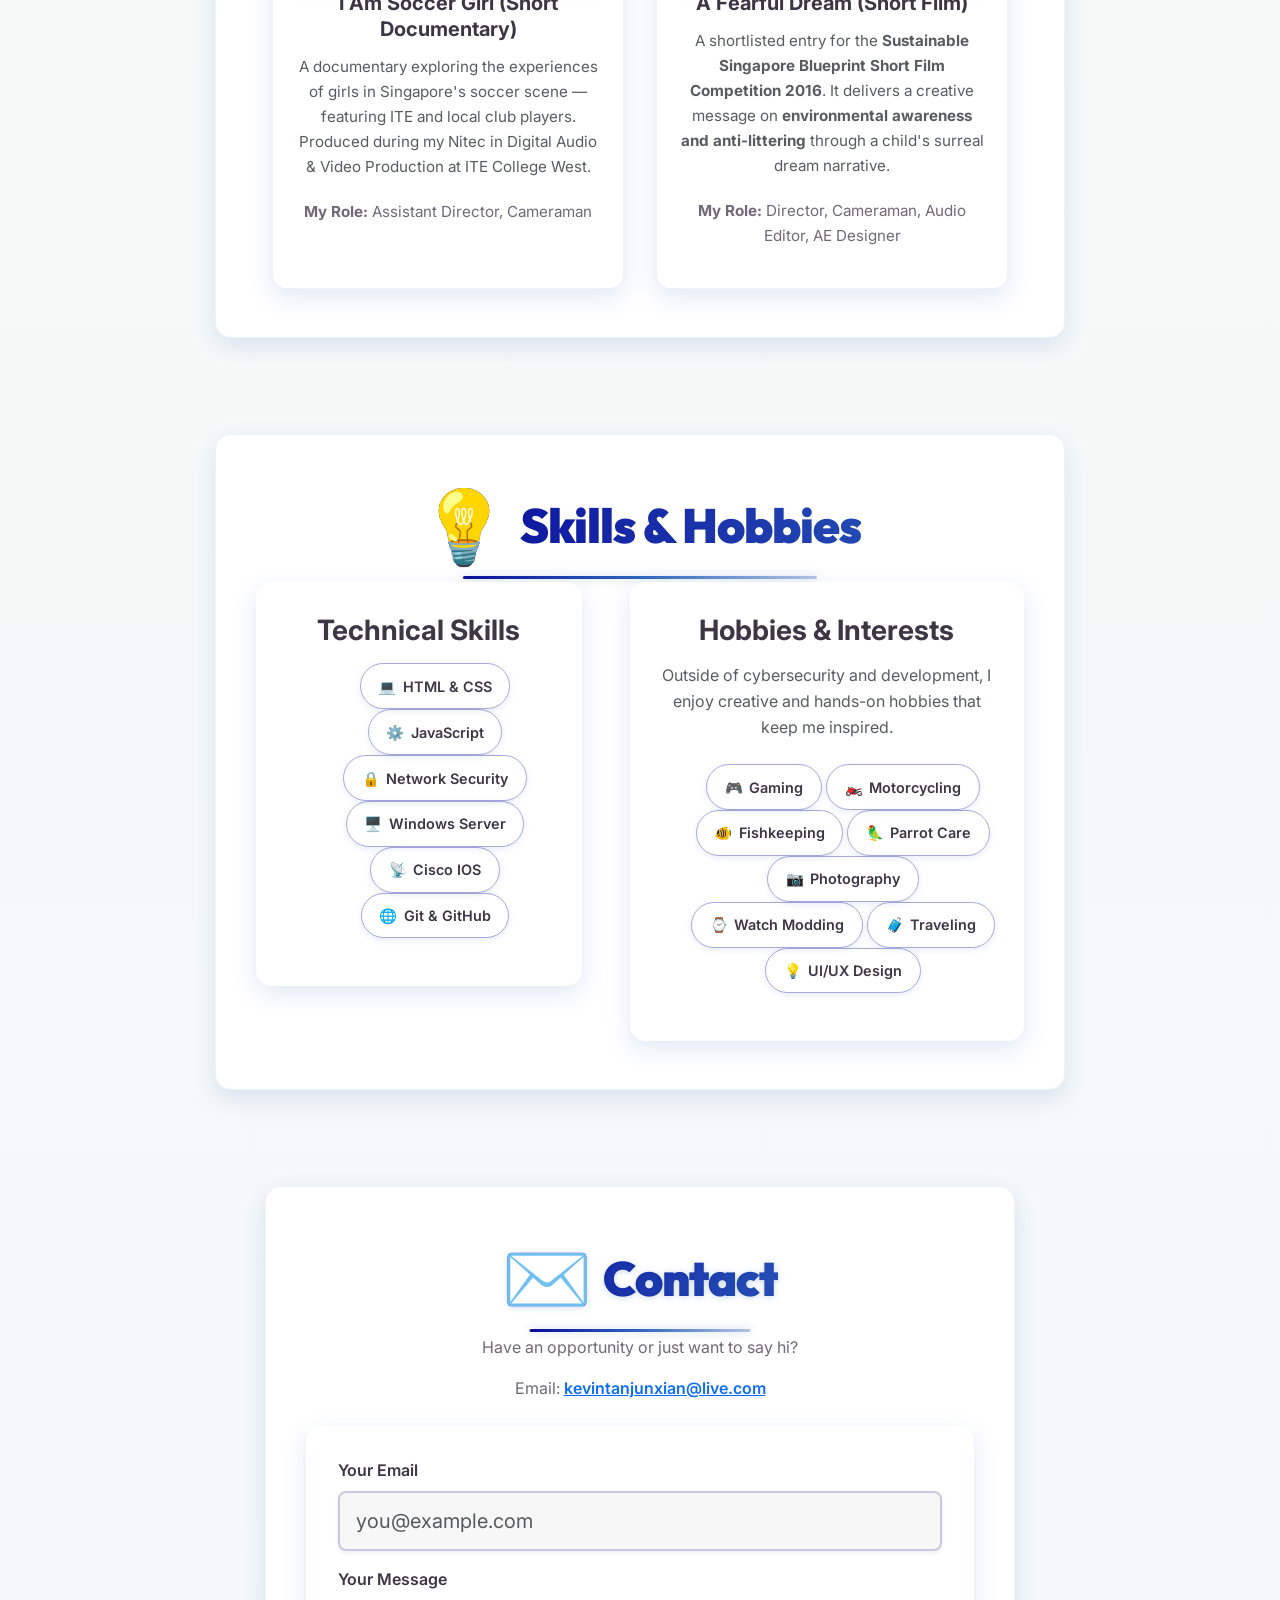
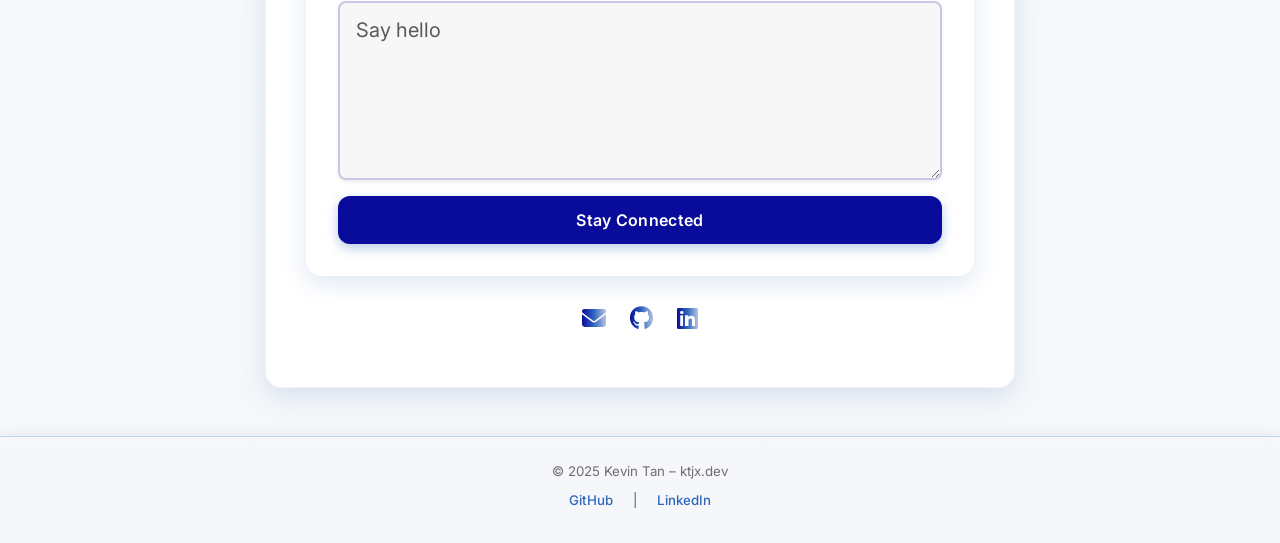
==== commit 53185f35: "Add favicon" ====
--- a/index.html
+++ b/index.html
@@ -21,7 +21,7 @@
 
   <!-- Twitter -->
   <meta name="twitter:card" content="summary_large_image">
-  <meta name="twitter:creator" content="@idevonic">
+  <meta name="twitter:creator" content="@kevinfatex">
   <meta name="twitter:url" content="https://ktjx.dev">
   <meta name="twitter:title" content="Kevin Tan – Portfolio">
   <meta name="twitter:description" content="Modern, thoughtful, and secure digital experiences by Kevin Tan.">
@@ -38,8 +38,8 @@
   <link rel="preconnect" href="https://fonts.googleapis.com">
   <link rel="preconnect" href="https://fonts.gstatic.com" crossorigin>
   <link href="https://fonts.googleapis.com/css2?family=Outfit:wght@400;600;700;900&family=Inter:wght@400;500;700&display=swap" rel="stylesheet">
-  
-  <!-- favicon -->
+
+  <!-- Favicons -->
   <link rel="apple-touch-icon" sizes="180x180" href="/ktjx.dev/apple-touch-icon.png">
   <link rel="icon" type="image/png" sizes="32x32" href="/ktjx.dev/favicon-32x32.png">
   <link rel="icon" type="image/png" sizes="16x16" href="/ktjx.dev/favicon-16x16.png">
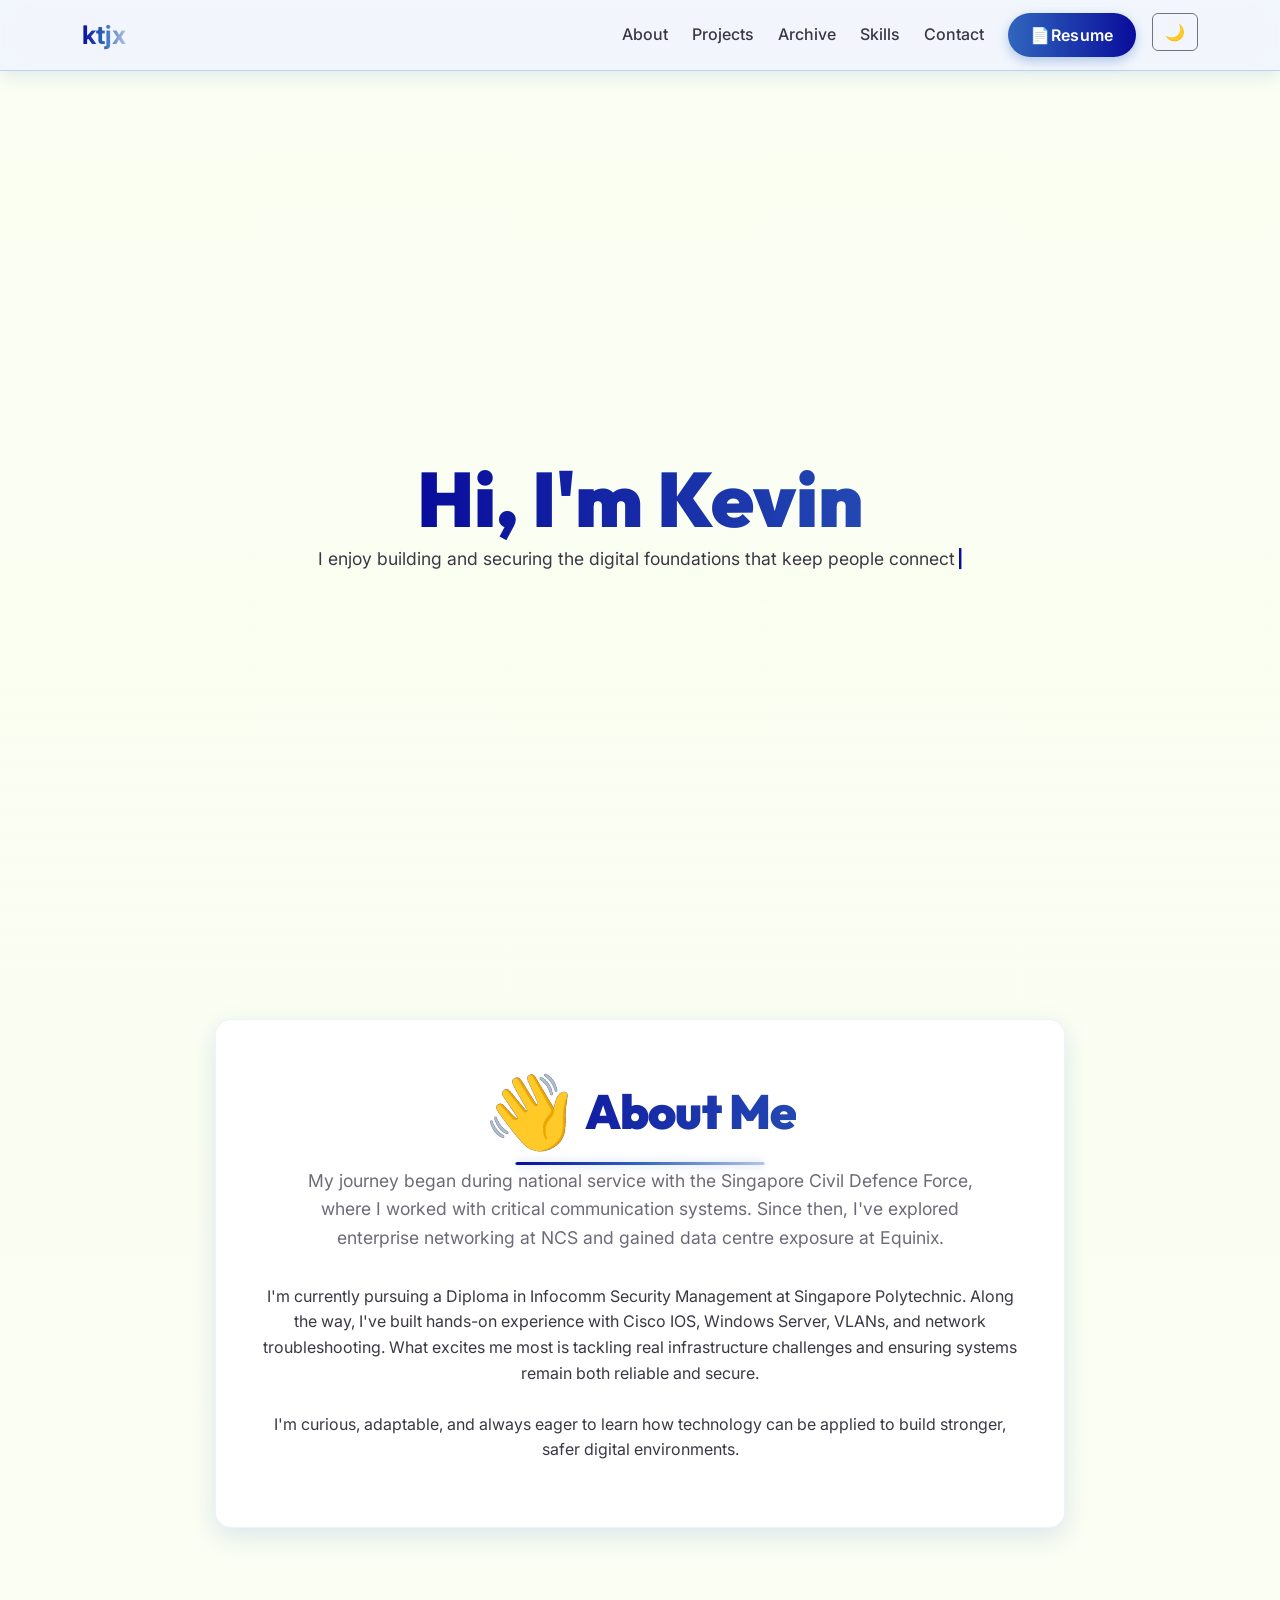
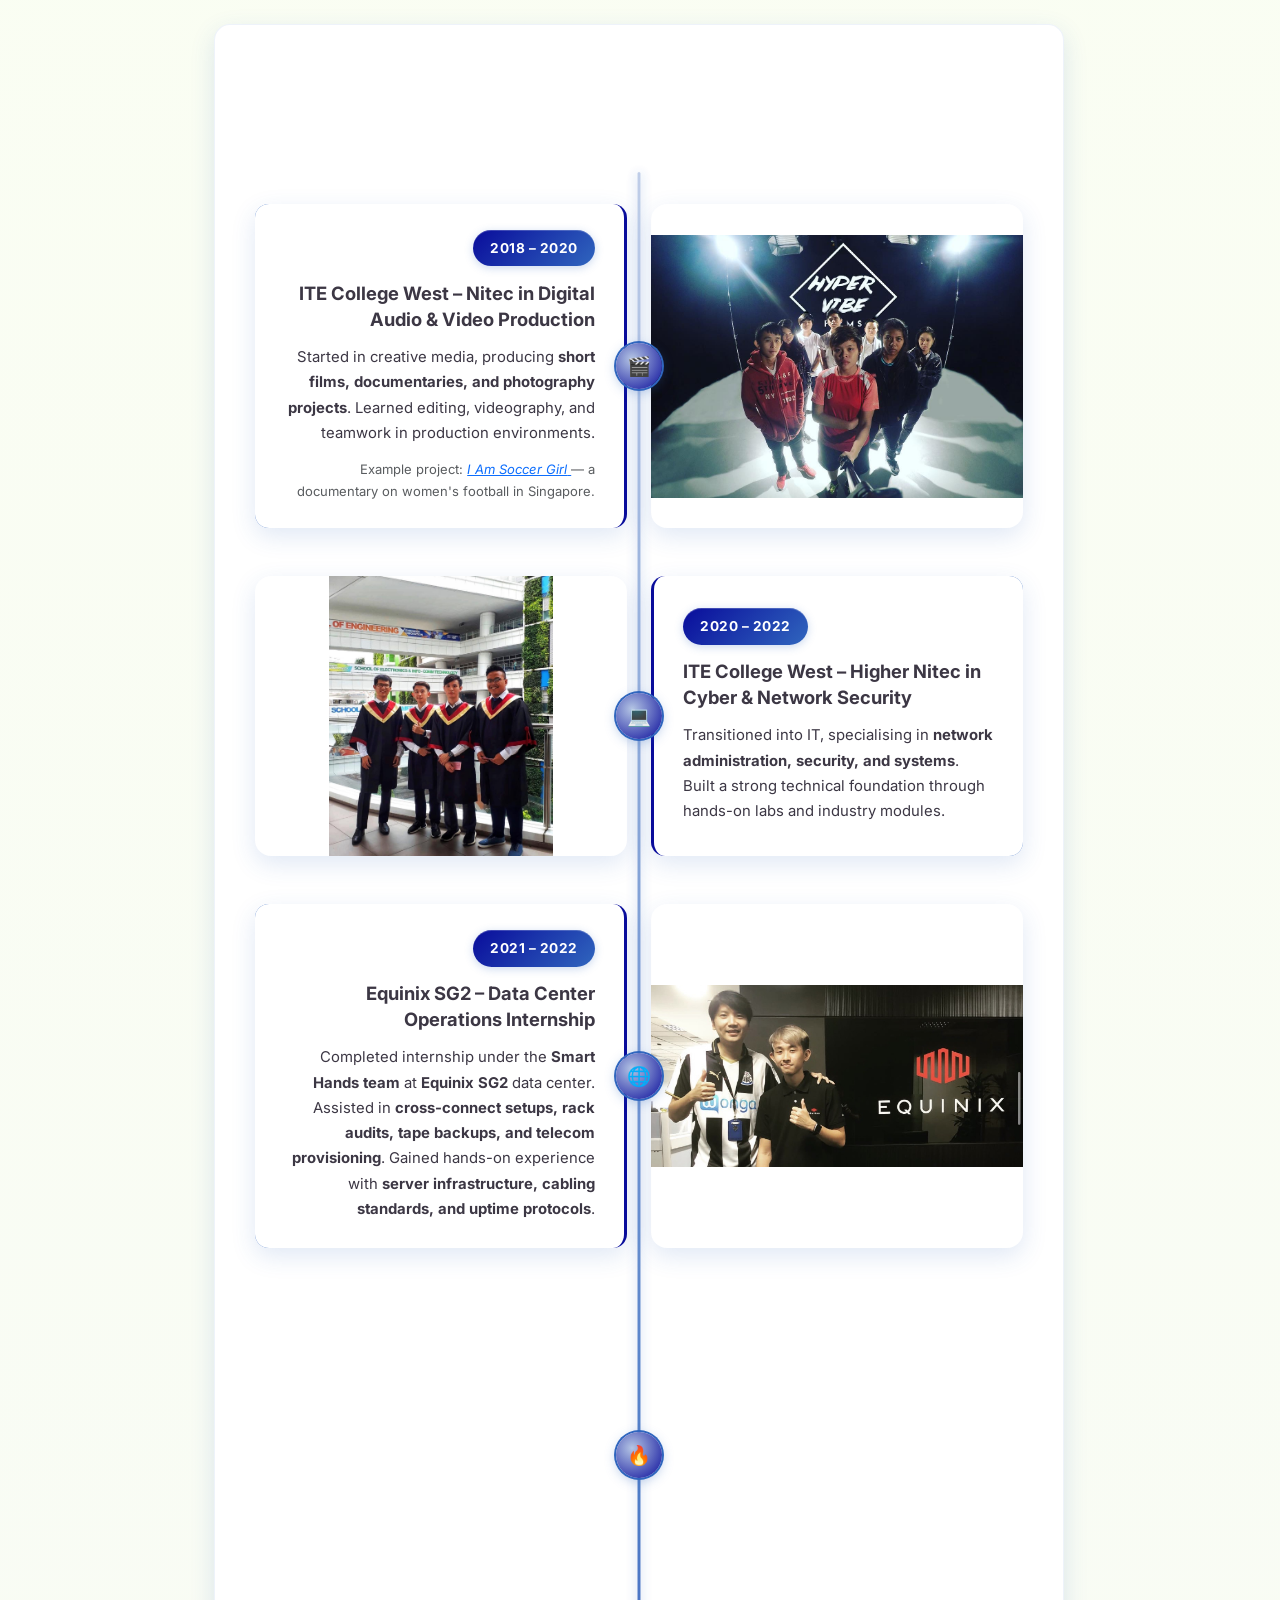
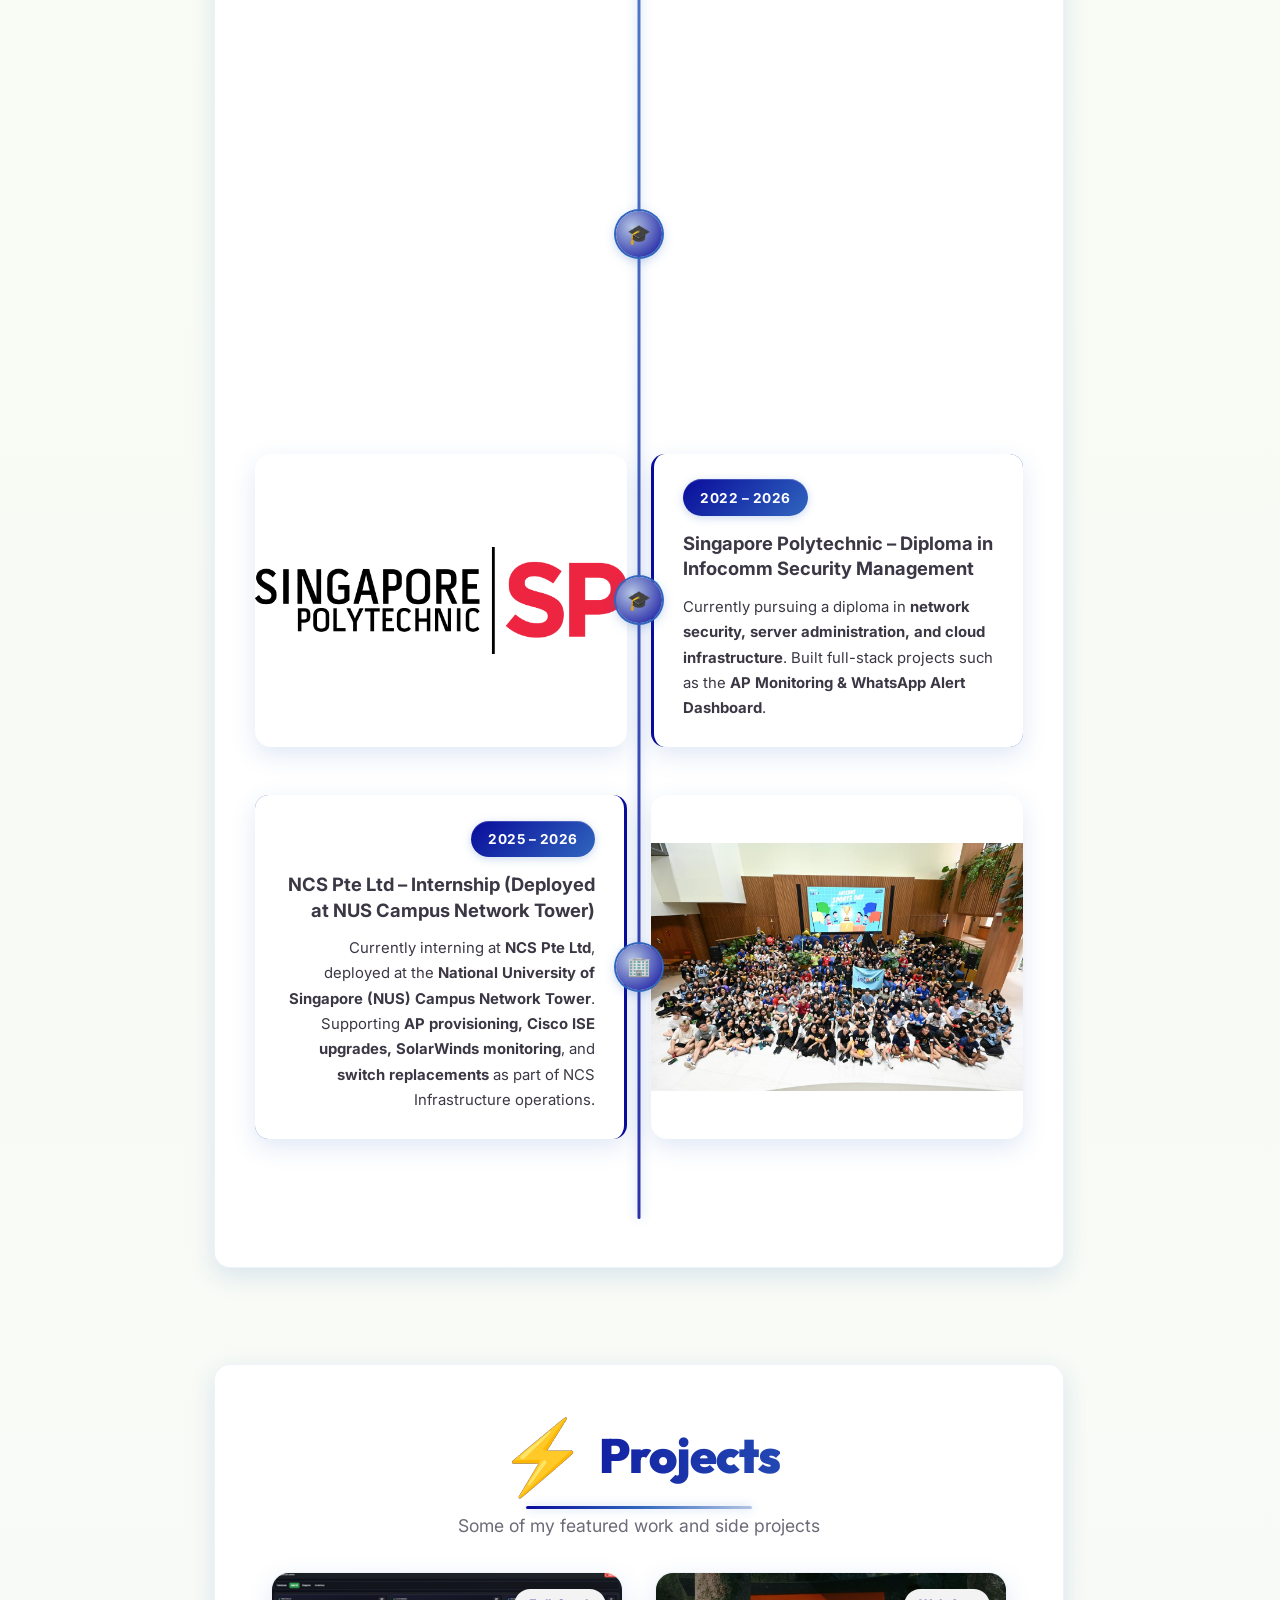
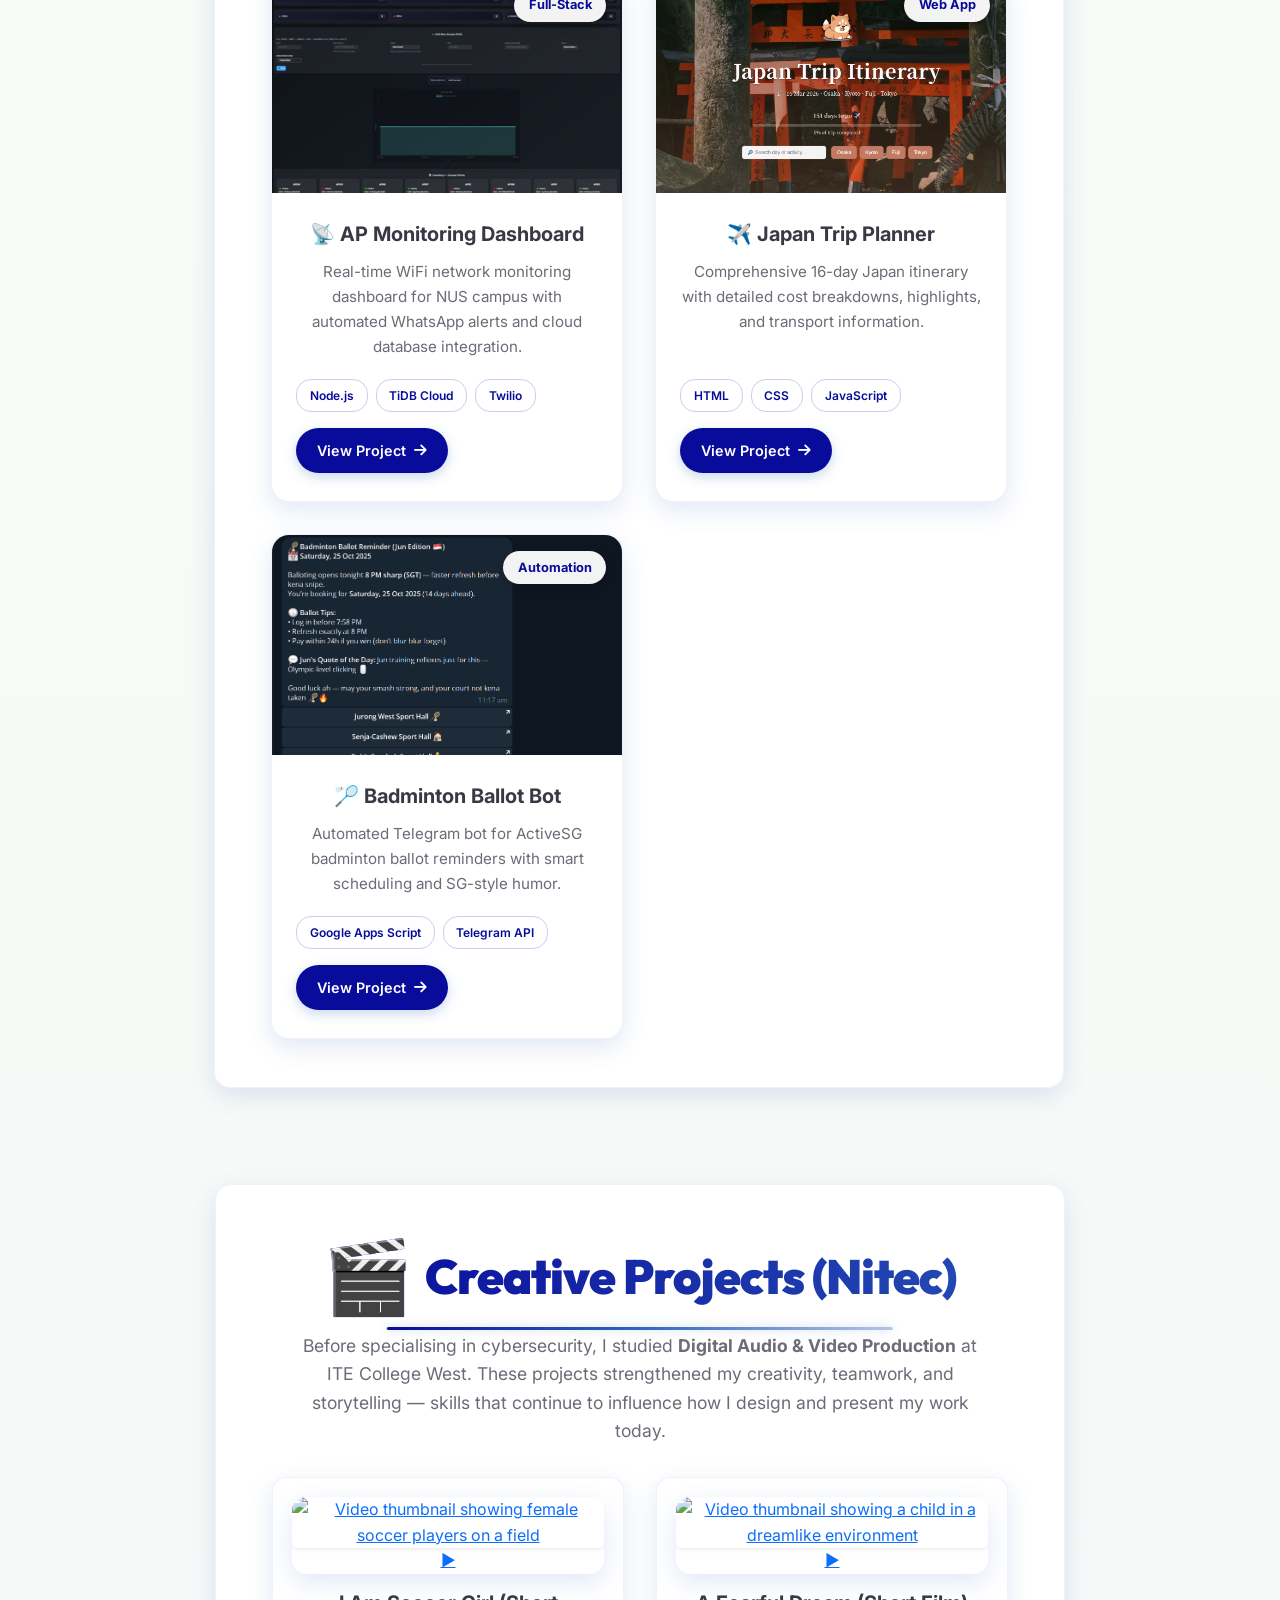
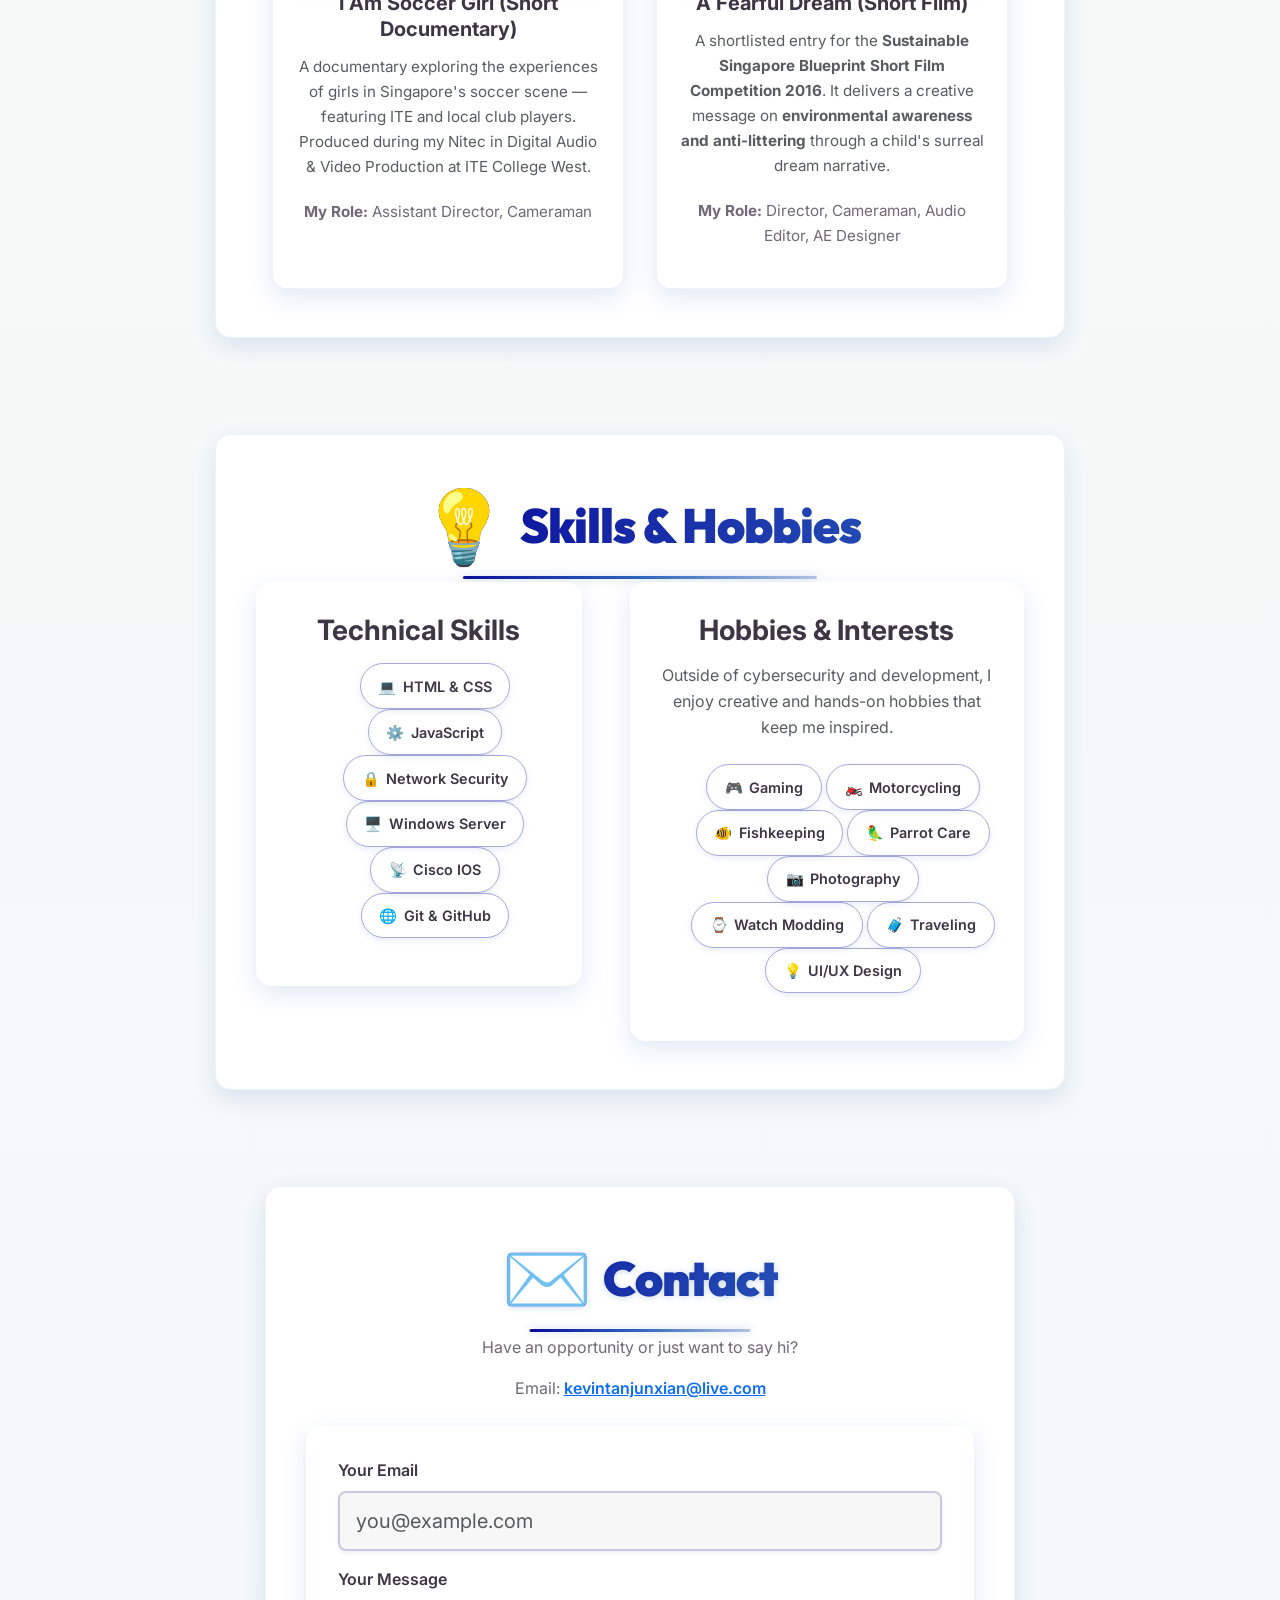
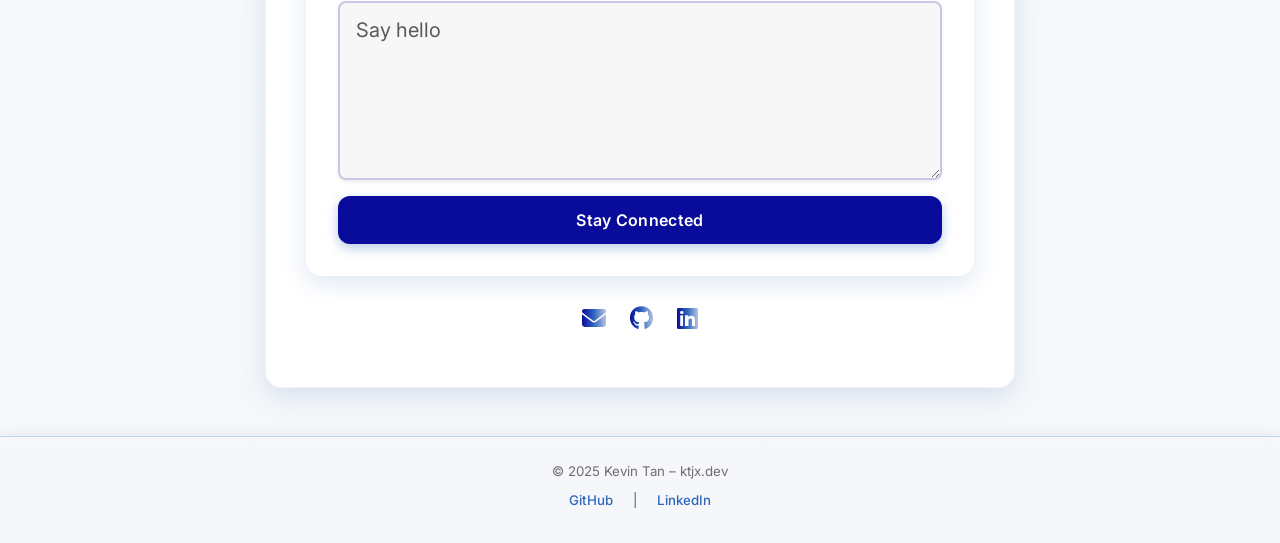
==== commit f9d768c8: "fixed favicon issues not showing" ====
--- a/index.html
+++ b/index.html
@@ -40,11 +40,20 @@
   <link href="https://fonts.googleapis.com/css2?family=Outfit:wght@400;600;700;900&family=Inter:wght@400;500;700&display=swap" rel="stylesheet">
 
   <!-- Favicons -->
-  <link rel="apple-touch-icon" sizes="180x180" href="/ktjx.dev/apple-touch-icon.png">
-  <link rel="icon" type="image/png" sizes="32x32" href="/ktjx.dev/favicon-32x32.png">
-  <link rel="icon" type="image/png" sizes="16x16" href="/ktjx.dev/favicon-16x16.png">
-  <link rel="icon" href="/ktjx.dev/favicon.ico">
-  <link rel="manifest" href="/ktjx.dev/site.webmanifest">
+  <link rel="apple-touch-icon" sizes="180x180"
+        href="https://idevonic.github.io/ktjx.dev/apple-touch-icon.png">
+
+  <link rel="icon" type="image/png" sizes="32x32"
+        href="https://idevonic.github.io/ktjx.dev/favicon-32x32.png">
+
+  <link rel="icon" type="image/png" sizes="16x16"
+        href="https://idevonic.github.io/ktjx.dev/favicon-16x16.png">
+
+  <link rel="icon"
+        href="https://idevonic.github.io/ktjx.dev/favicon.ico">
+
+  <link rel="manifest"
+        href="https://idevonic.github.io/ktjx.dev/site.webmanifest">
 
   <!-- Font Awesome -->
   <link href="https://cdnjs.cloudflare.com/ajax/libs/font-awesome/6.5.0/css/all.min.css" rel="stylesheet">
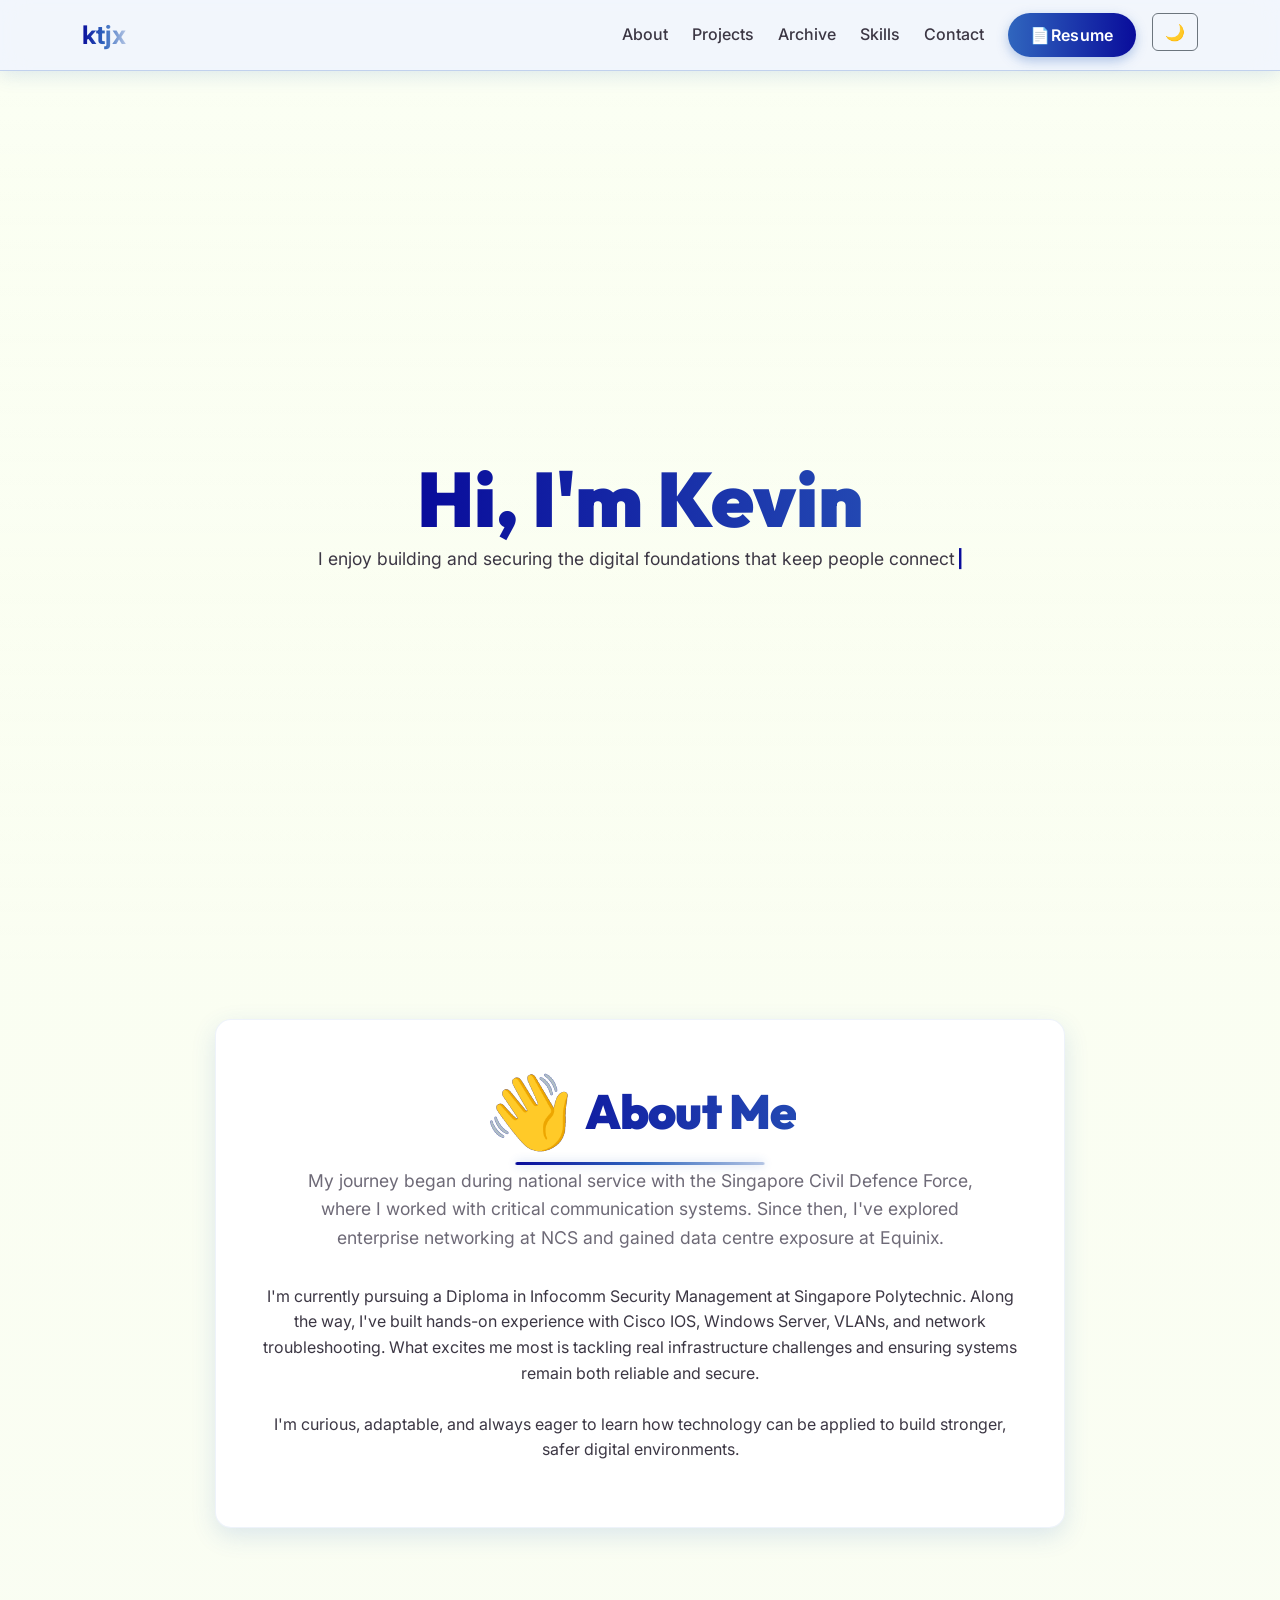
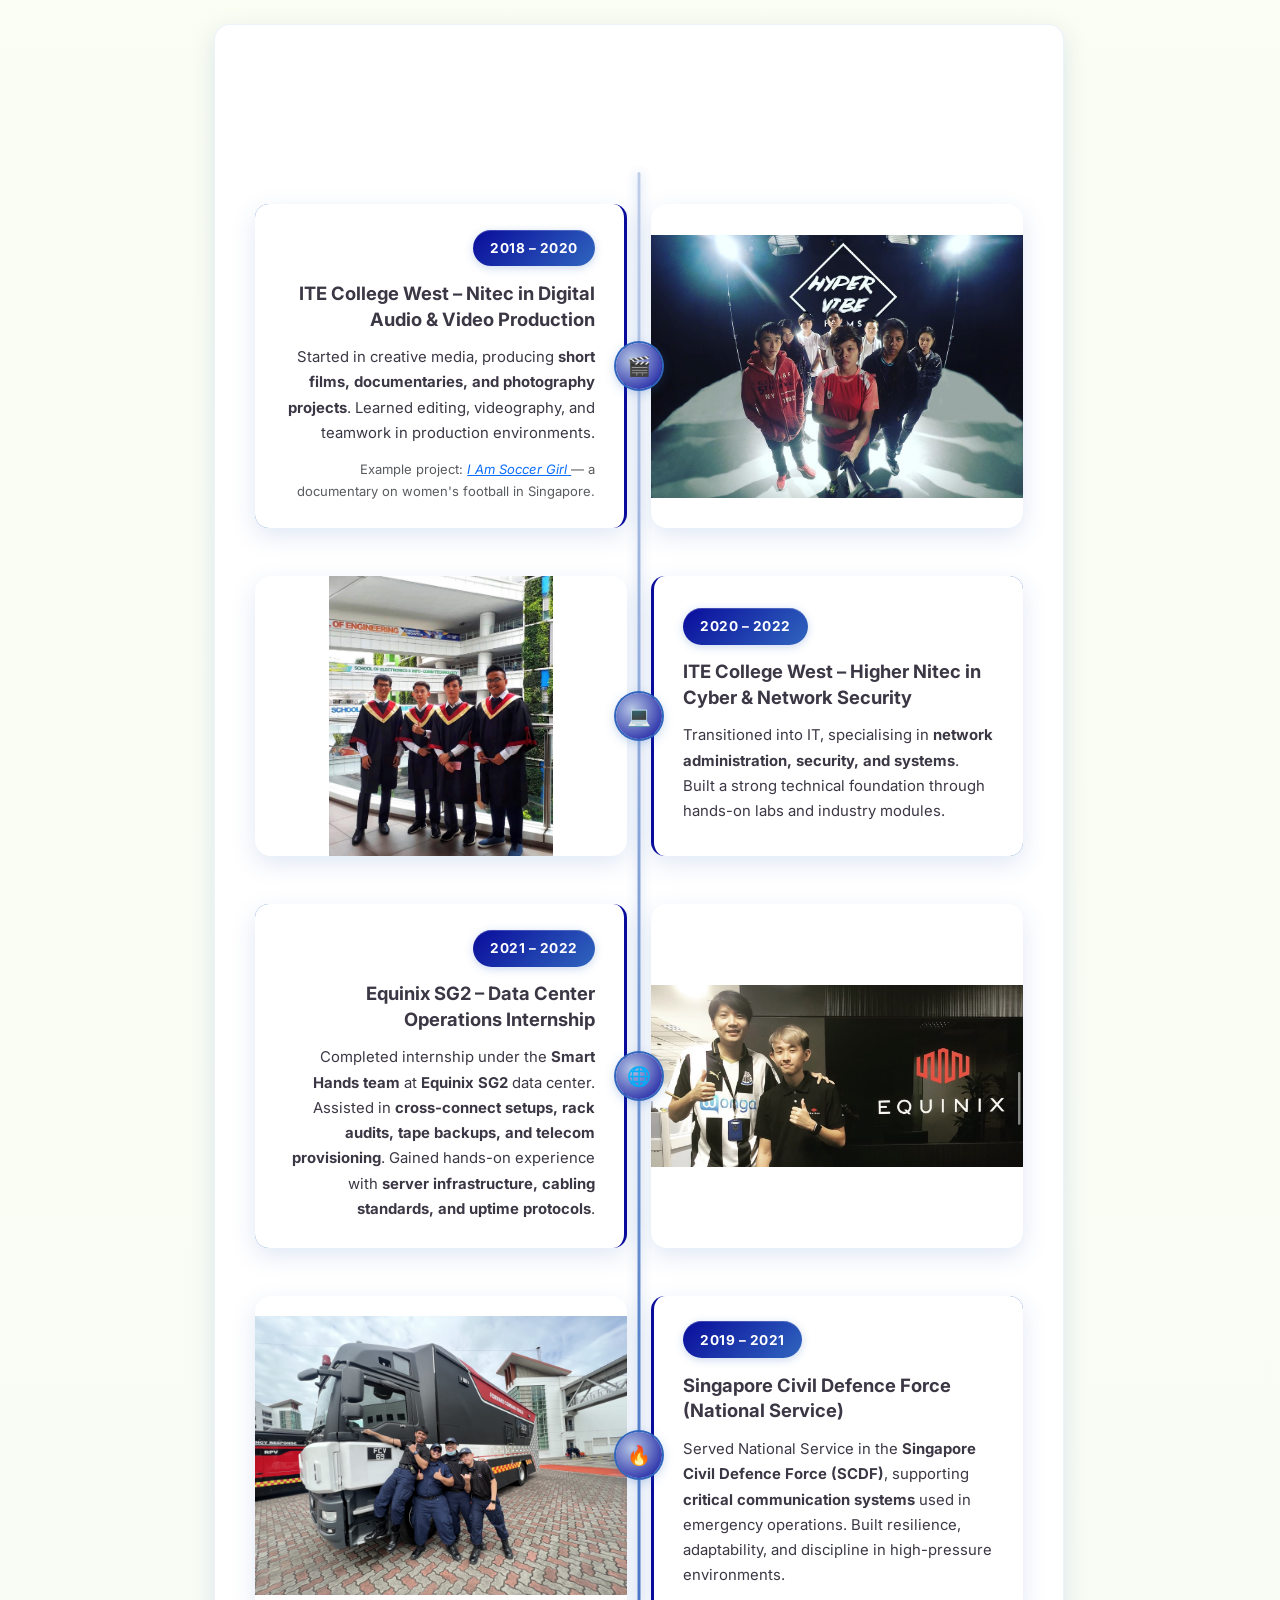
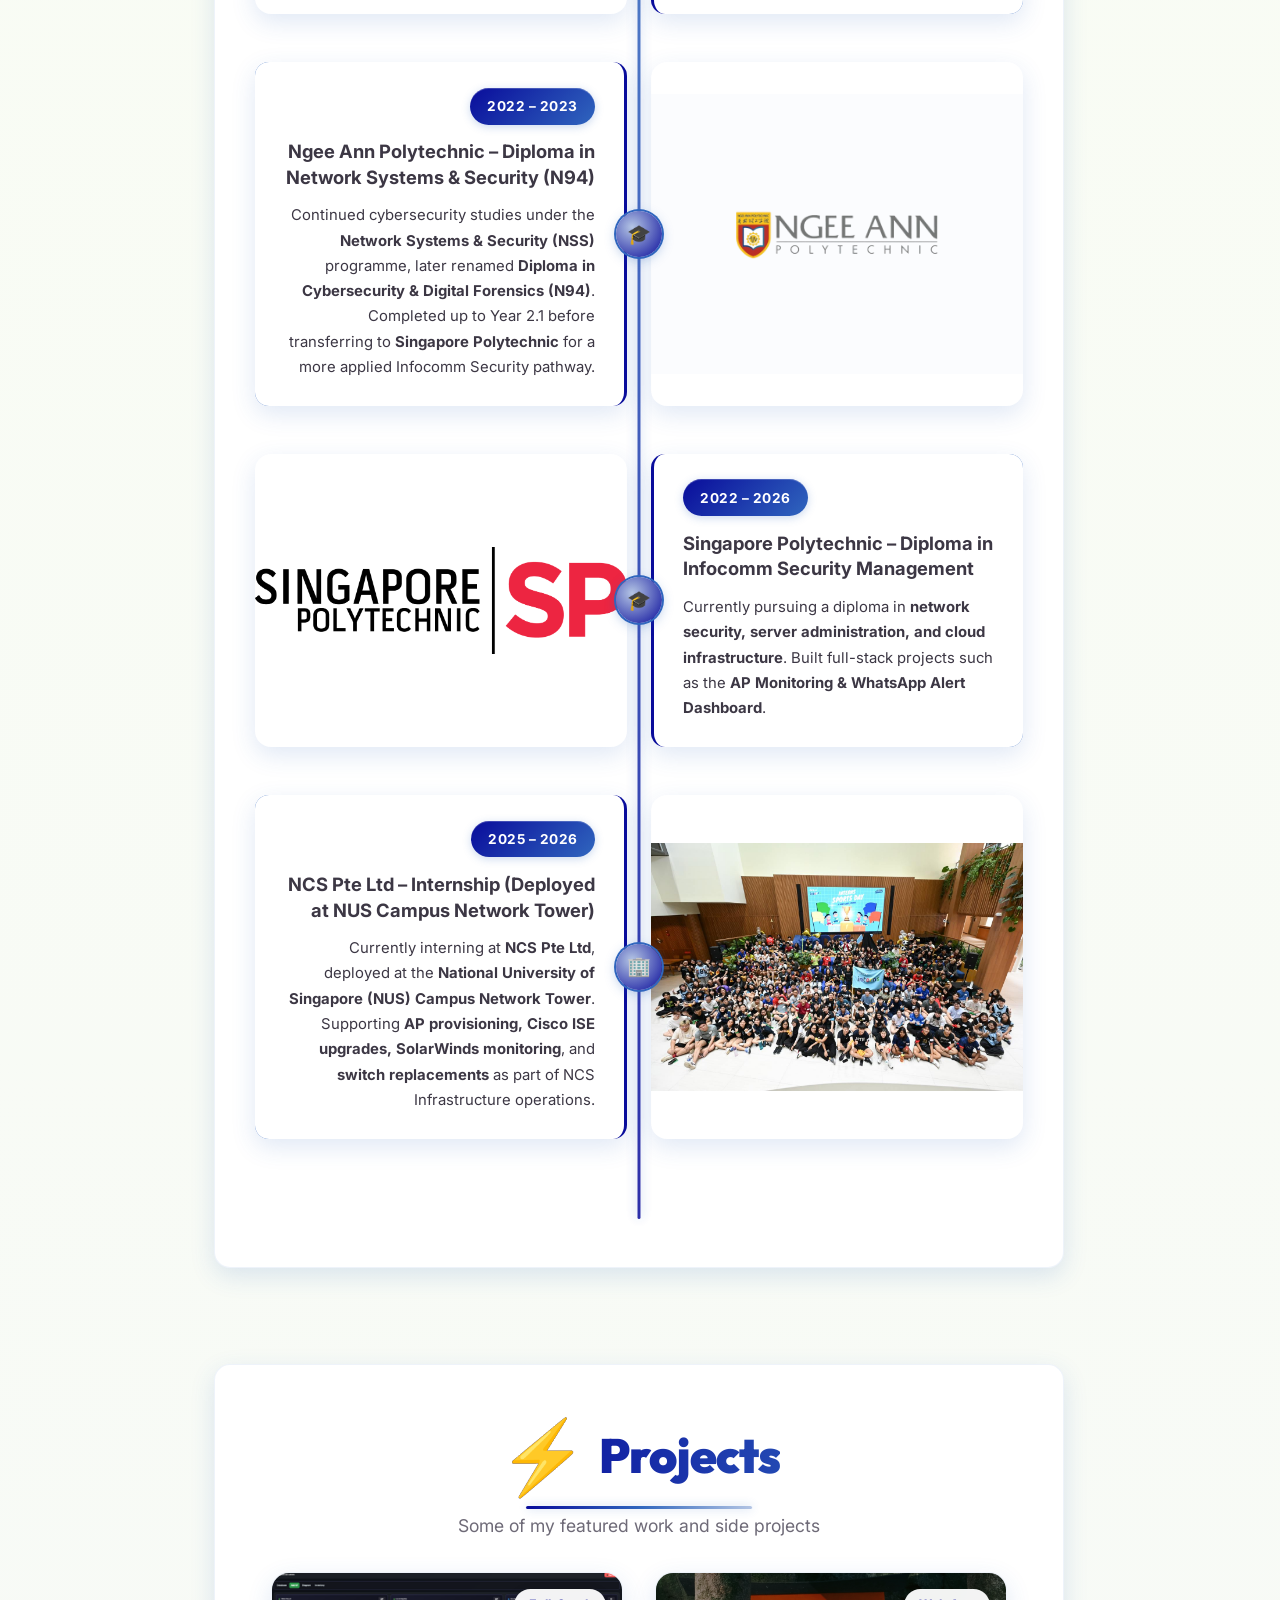
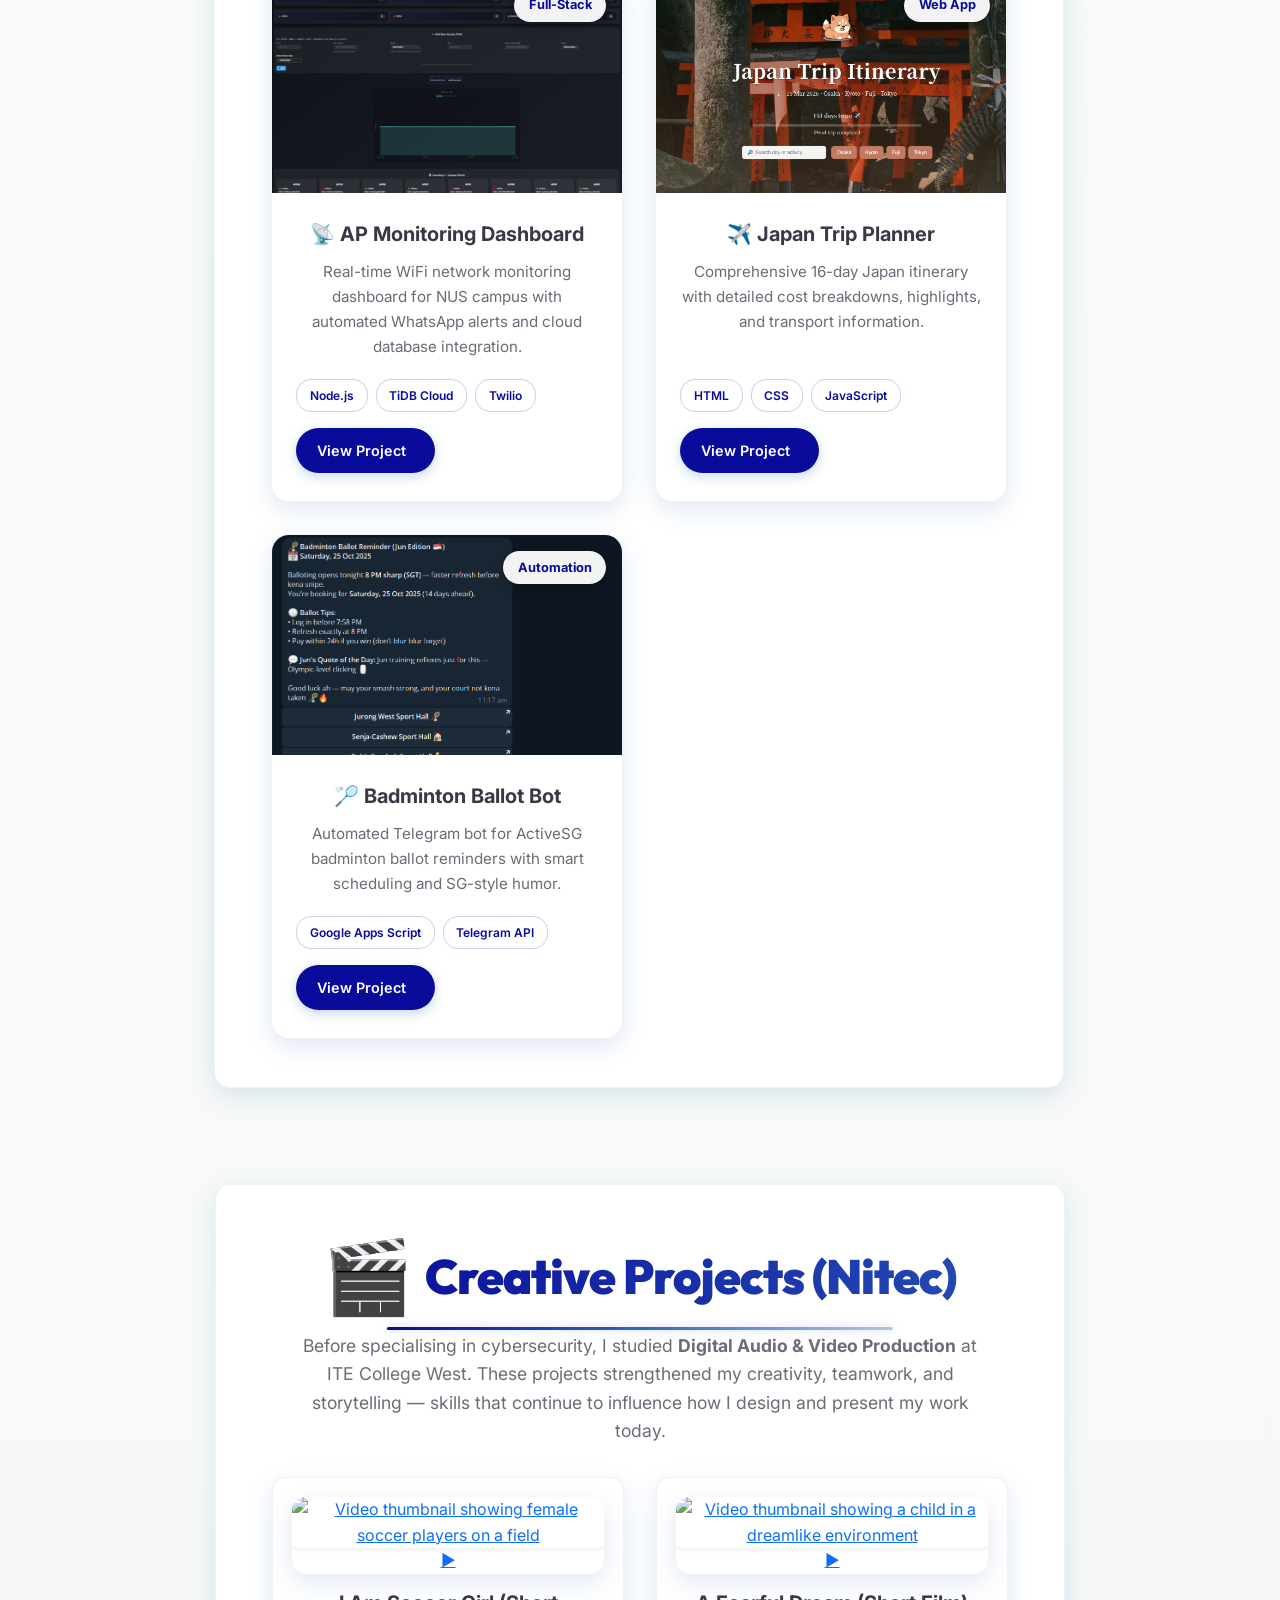
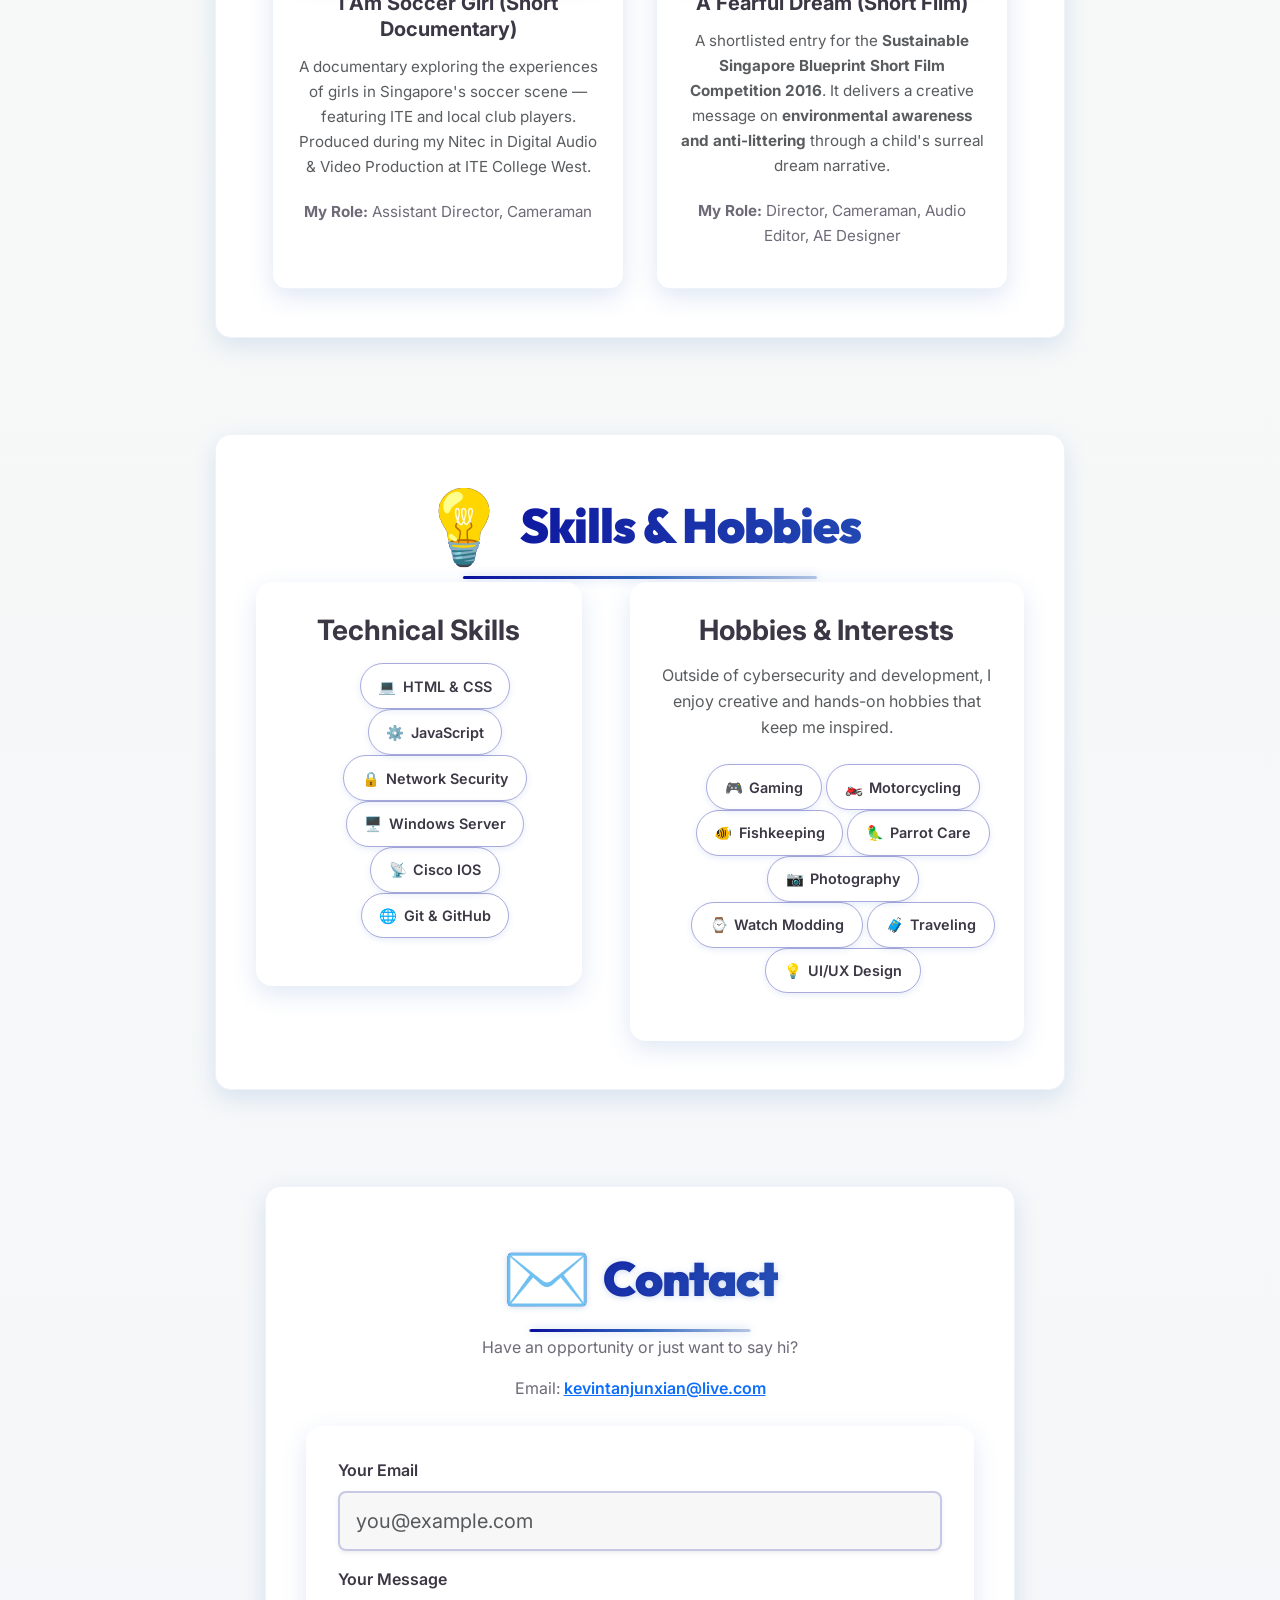
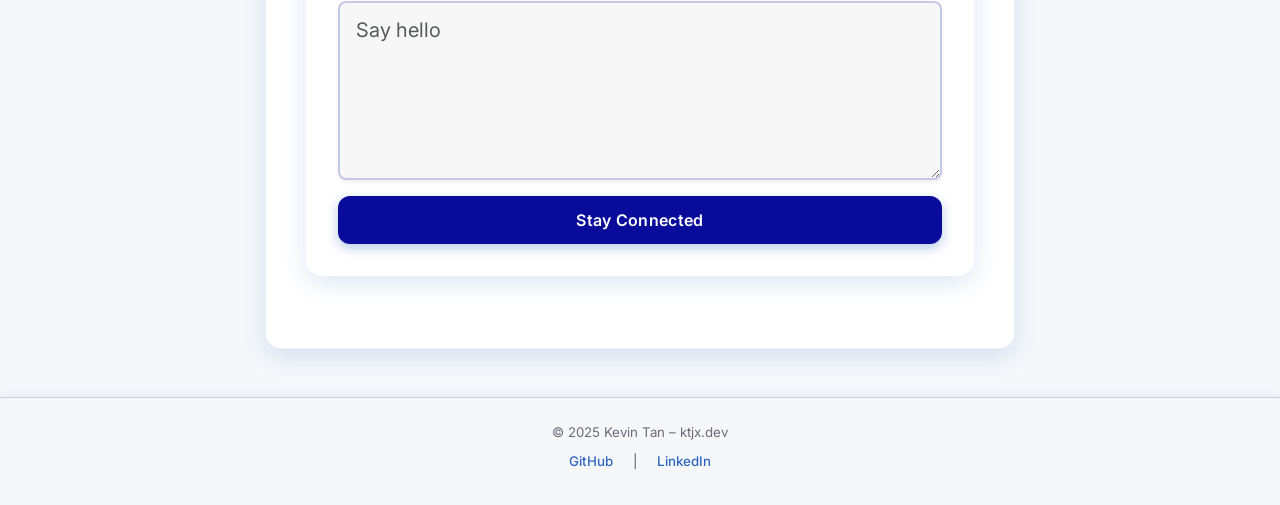
==== commit bbda6730: "updated favicon" ====
--- a/index.html
+++ b/index.html
@@ -40,23 +40,11 @@
   <link href="https://fonts.googleapis.com/css2?family=Outfit:wght@400;600;700;900&family=Inter:wght@400;500;700&display=swap" rel="stylesheet">
 
   <!-- Favicons -->
-  <link rel="apple-touch-icon" sizes="180x180"
-        href="https://idevonic.github.io/ktjx.dev/apple-touch-icon.png">
-
-  <link rel="icon" type="image/png" sizes="32x32"
-        href="https://idevonic.github.io/ktjx.dev/favicon-32x32.png">
-
-  <link rel="icon" type="image/png" sizes="16x16"
-        href="https://idevonic.github.io/ktjx.dev/favicon-16x16.png">
-
-  <link rel="icon"
-        href="https://idevonic.github.io/ktjx.dev/favicon.ico">
-
-  <link rel="manifest"
-        href="https://idevonic.github.io/ktjx.dev/site.webmanifest">
-
-  <!-- Font Awesome -->
-  <link href="https://cdnjs.cloudflare.com/ajax/libs/font-awesome/6.5.0/css/all.min.css" rel="stylesheet">
+  <link rel="apple-touch-icon" sizes="180x180" href="https://idevonic.github.io/ktjx.dev/apple-touch-icon.png?v=2">
+  <link rel="icon" type="image/png" sizes="32x32" href="https://idevonic.github.io/ktjx.dev/favicon-32x32.png?v=2">
+  <link rel="icon" type="image/png" sizes="16x16" href="https://idevonic.github.io/ktjx.dev/favicon-16x16.png?v=2">
+  <link rel="icon" href="https://idevonic.github.io/ktjx.dev/favicon.ico?v=2">
+  <link rel="manifest" href="https://idevonic.github.io/ktjx.dev/site.webmanifest?v=2">
 
   <!-- Custom CSS -->
   <link href="style/main.css" rel="stylesheet" />
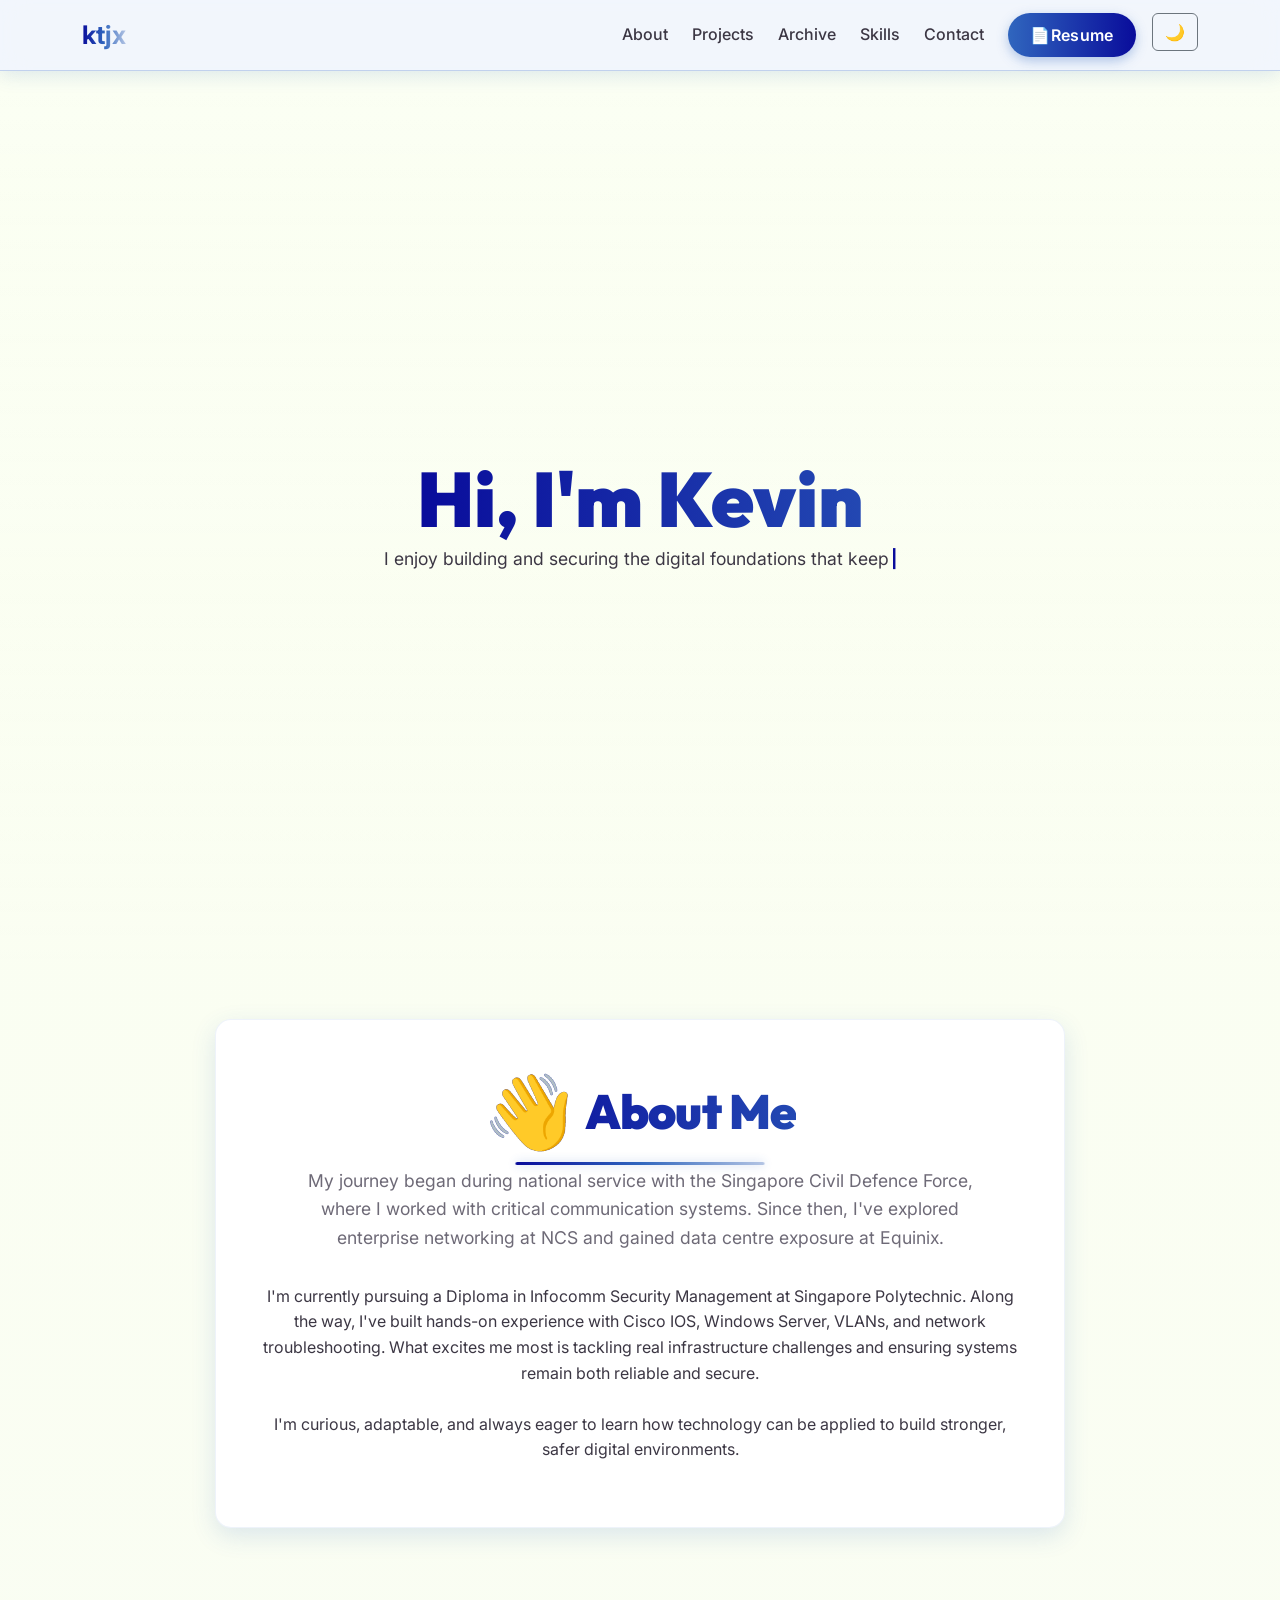
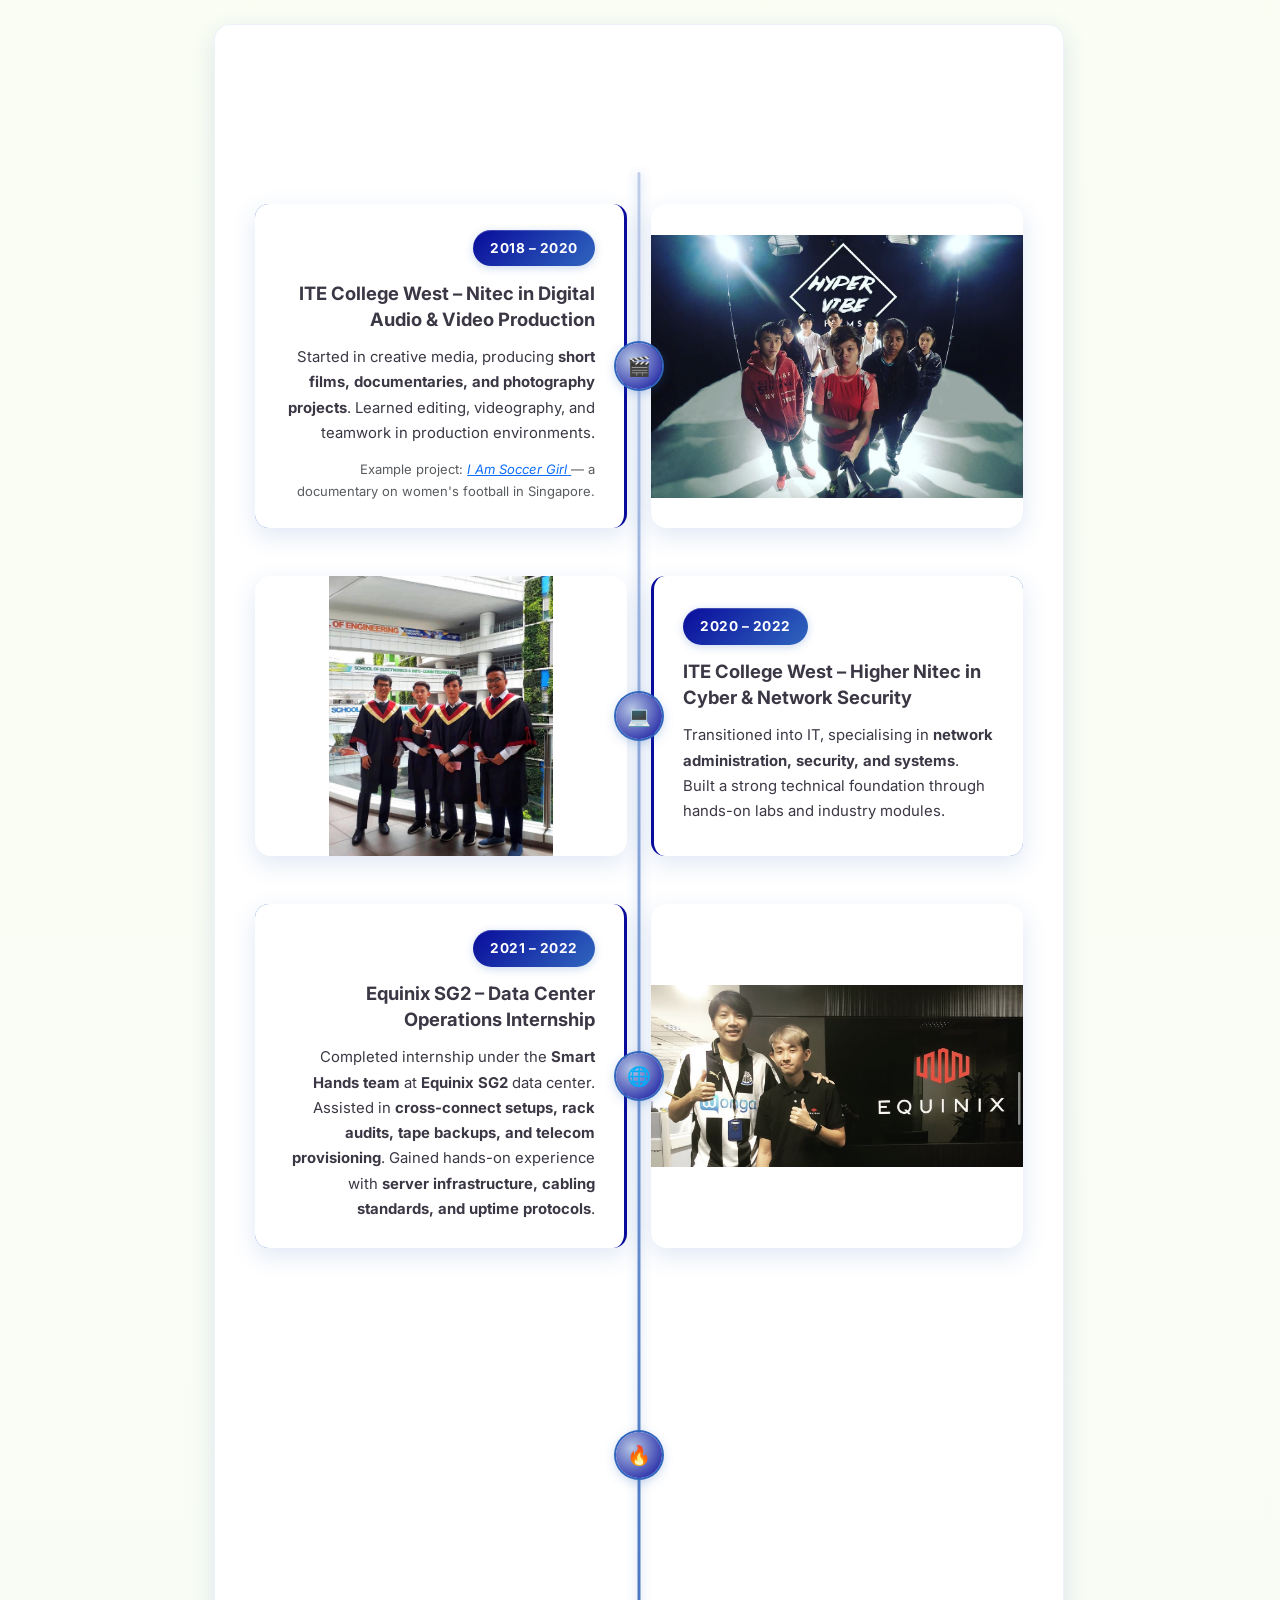
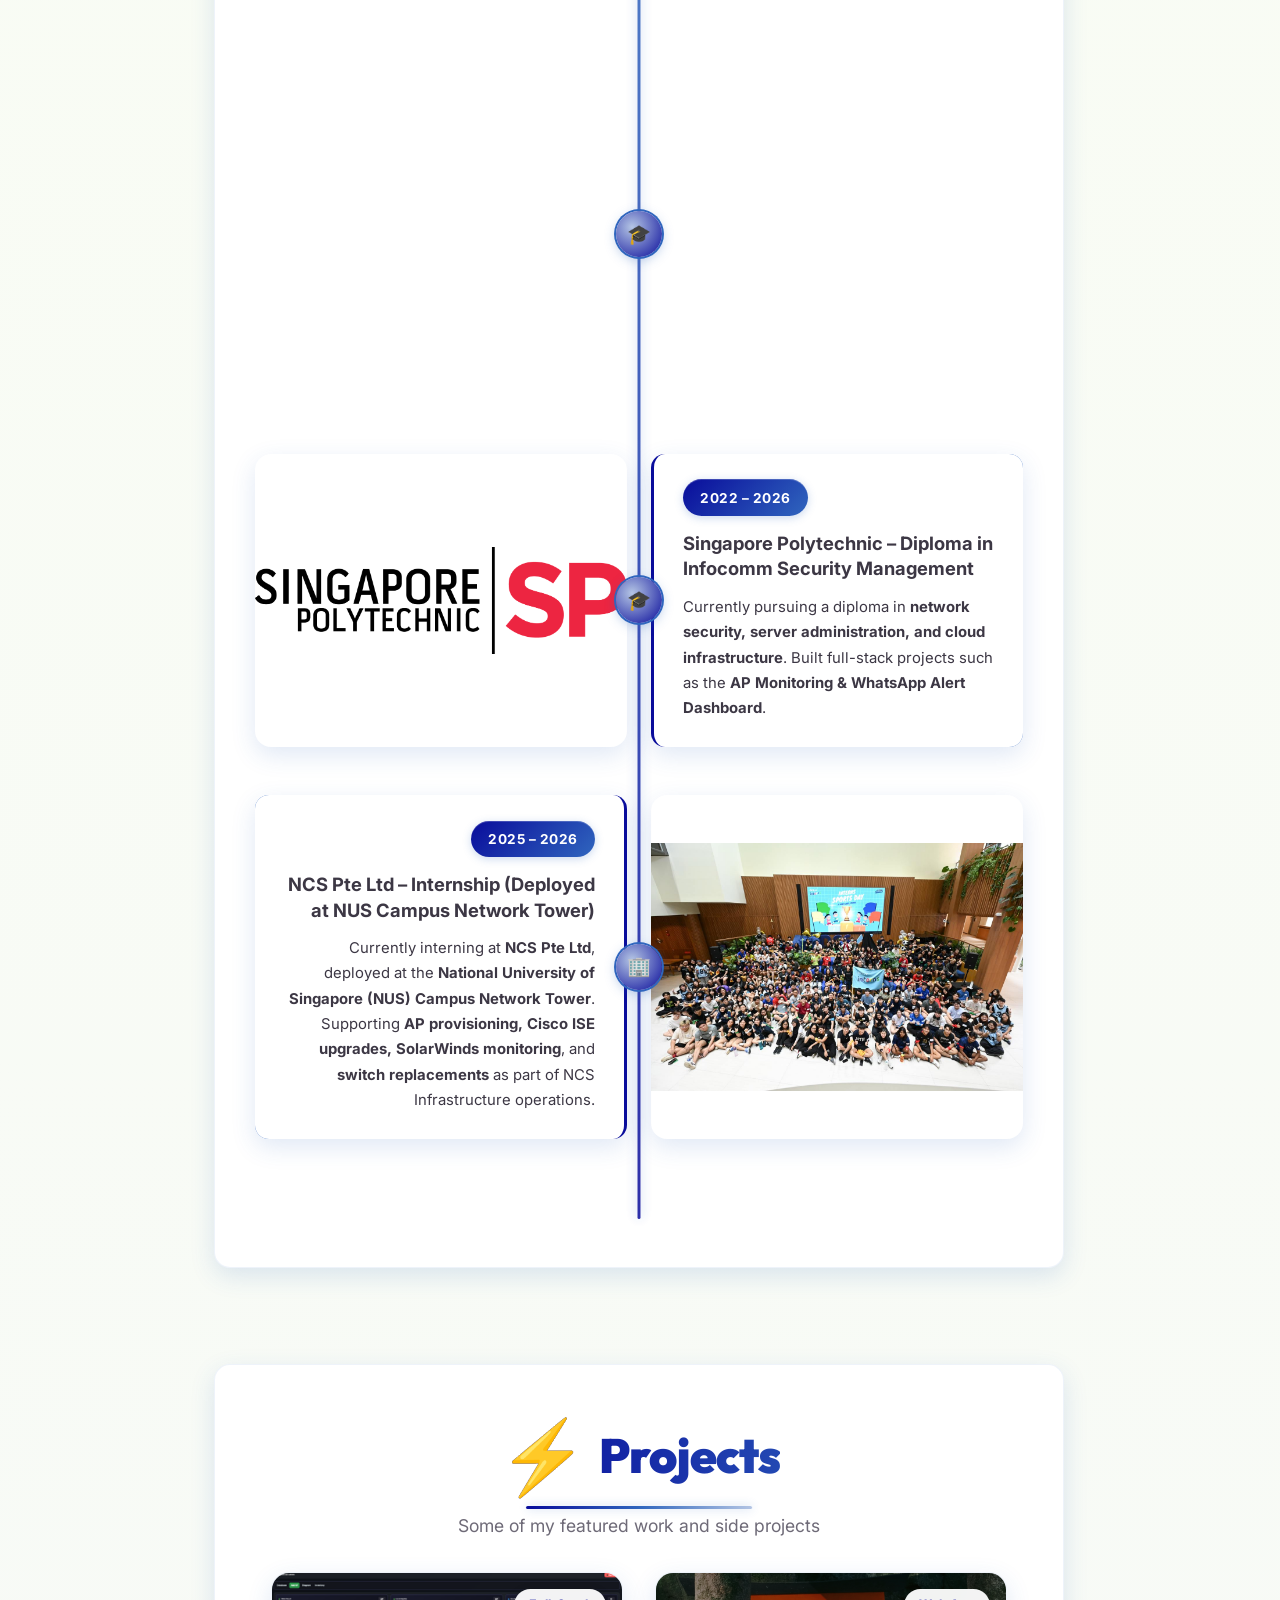
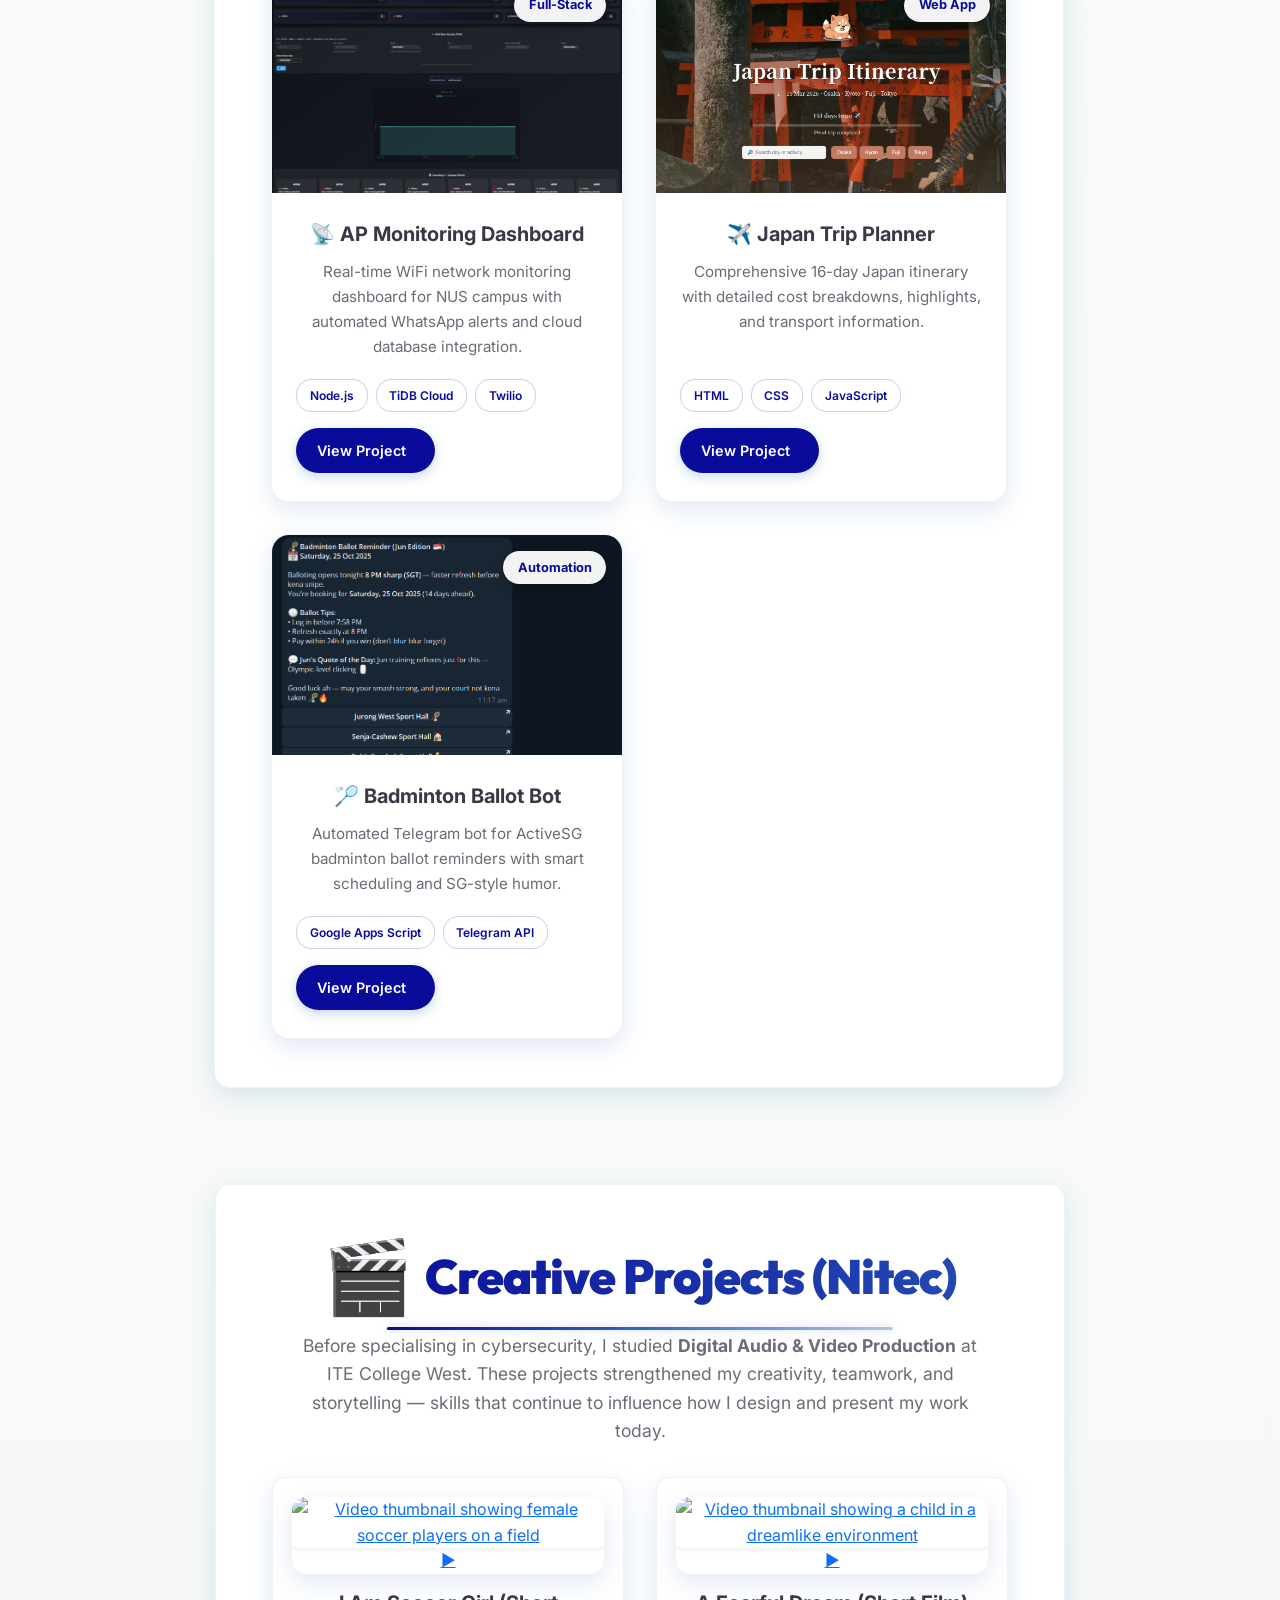
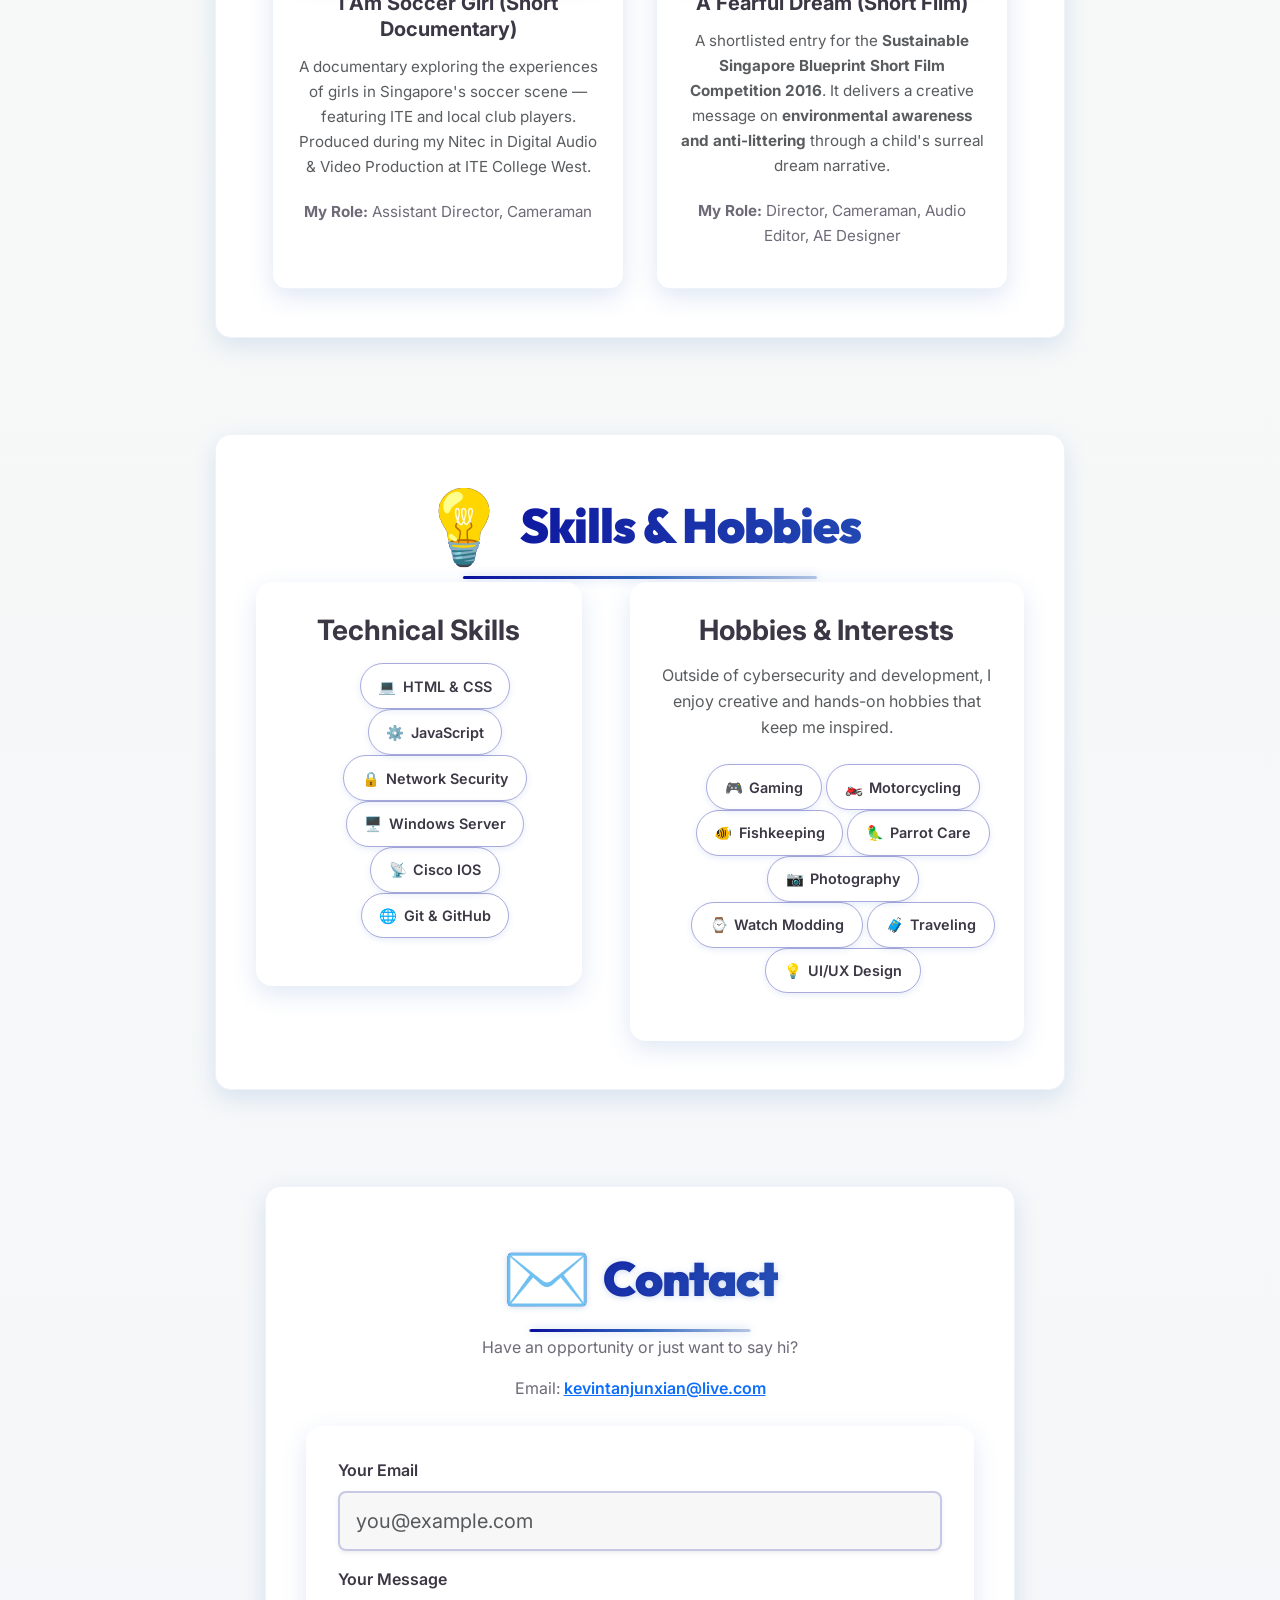
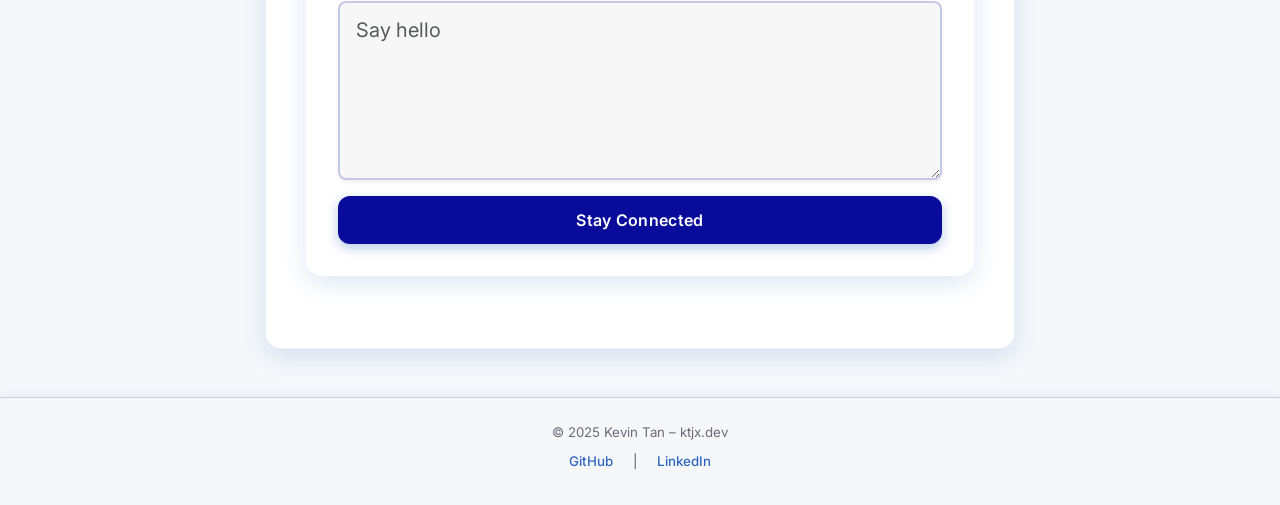
==== commit d554ce45: "updated favicon again" ====
--- a/index.html
+++ b/index.html
@@ -40,11 +40,11 @@
   <link href="https://fonts.googleapis.com/css2?family=Outfit:wght@400;600;700;900&family=Inter:wght@400;500;700&display=swap" rel="stylesheet">
 
   <!-- Favicons -->
-  <link rel="apple-touch-icon" sizes="180x180" href="https://idevonic.github.io/ktjx.dev/apple-touch-icon.png?v=2">
-  <link rel="icon" type="image/png" sizes="32x32" href="https://idevonic.github.io/ktjx.dev/favicon-32x32.png?v=2">
-  <link rel="icon" type="image/png" sizes="16x16" href="https://idevonic.github.io/ktjx.dev/favicon-16x16.png?v=2">
-  <link rel="icon" href="https://idevonic.github.io/ktjx.dev/favicon.ico?v=2">
-  <link rel="manifest" href="https://idevonic.github.io/ktjx.dev/site.webmanifest?v=2">
+  <link rel="icon" type="image/png" sizes="32x32" href="/favicon-32x32.png?v=2">
+  <link rel="icon" type="image/png" sizes="16x16" href="/favicon-16x16.png?v=2">
+  <link rel="icon" href="/favicon.ico?v=2">
+  <link rel="apple-touch-icon" sizes="180x180" href="/apple-touch-icon.png?v=2">
+  <link rel="manifest" href="/site.webmanifest?v=2">
 
   <!-- Custom CSS -->
   <link href="style/main.css" rel="stylesheet" />
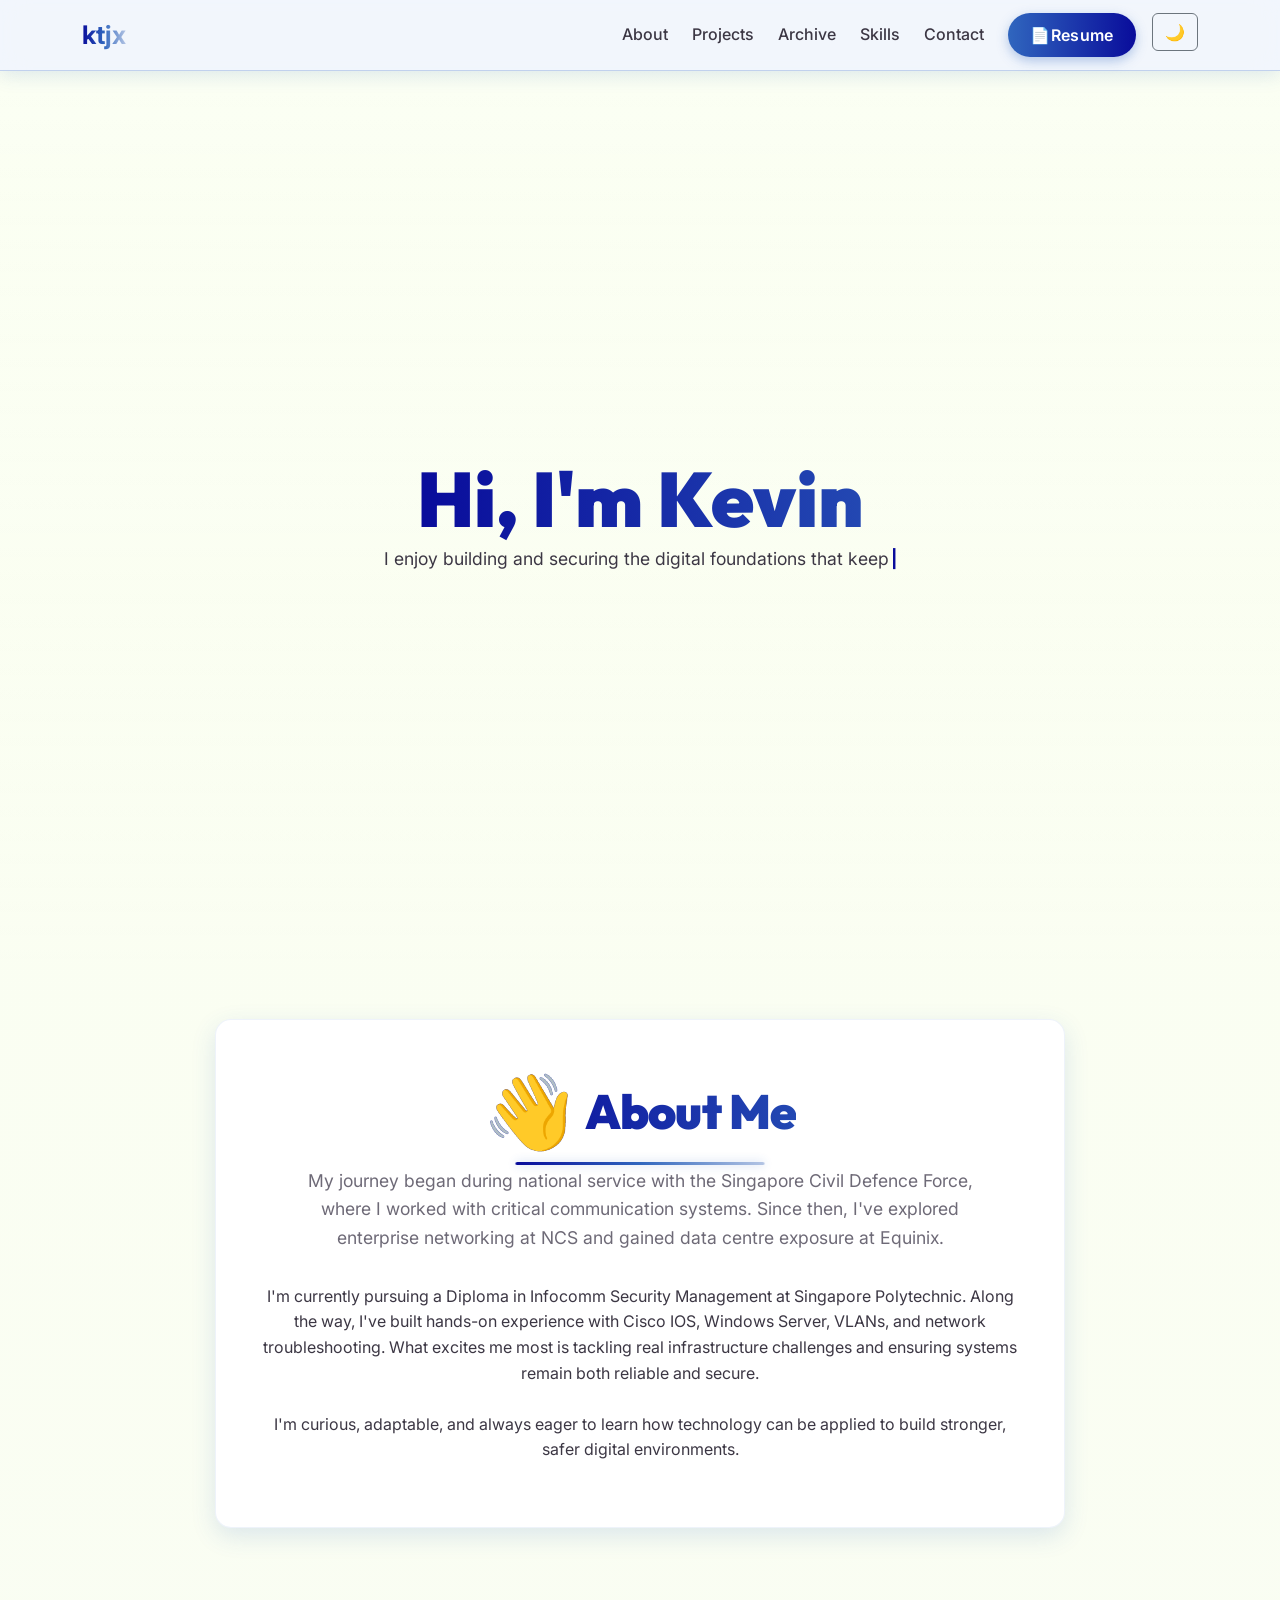
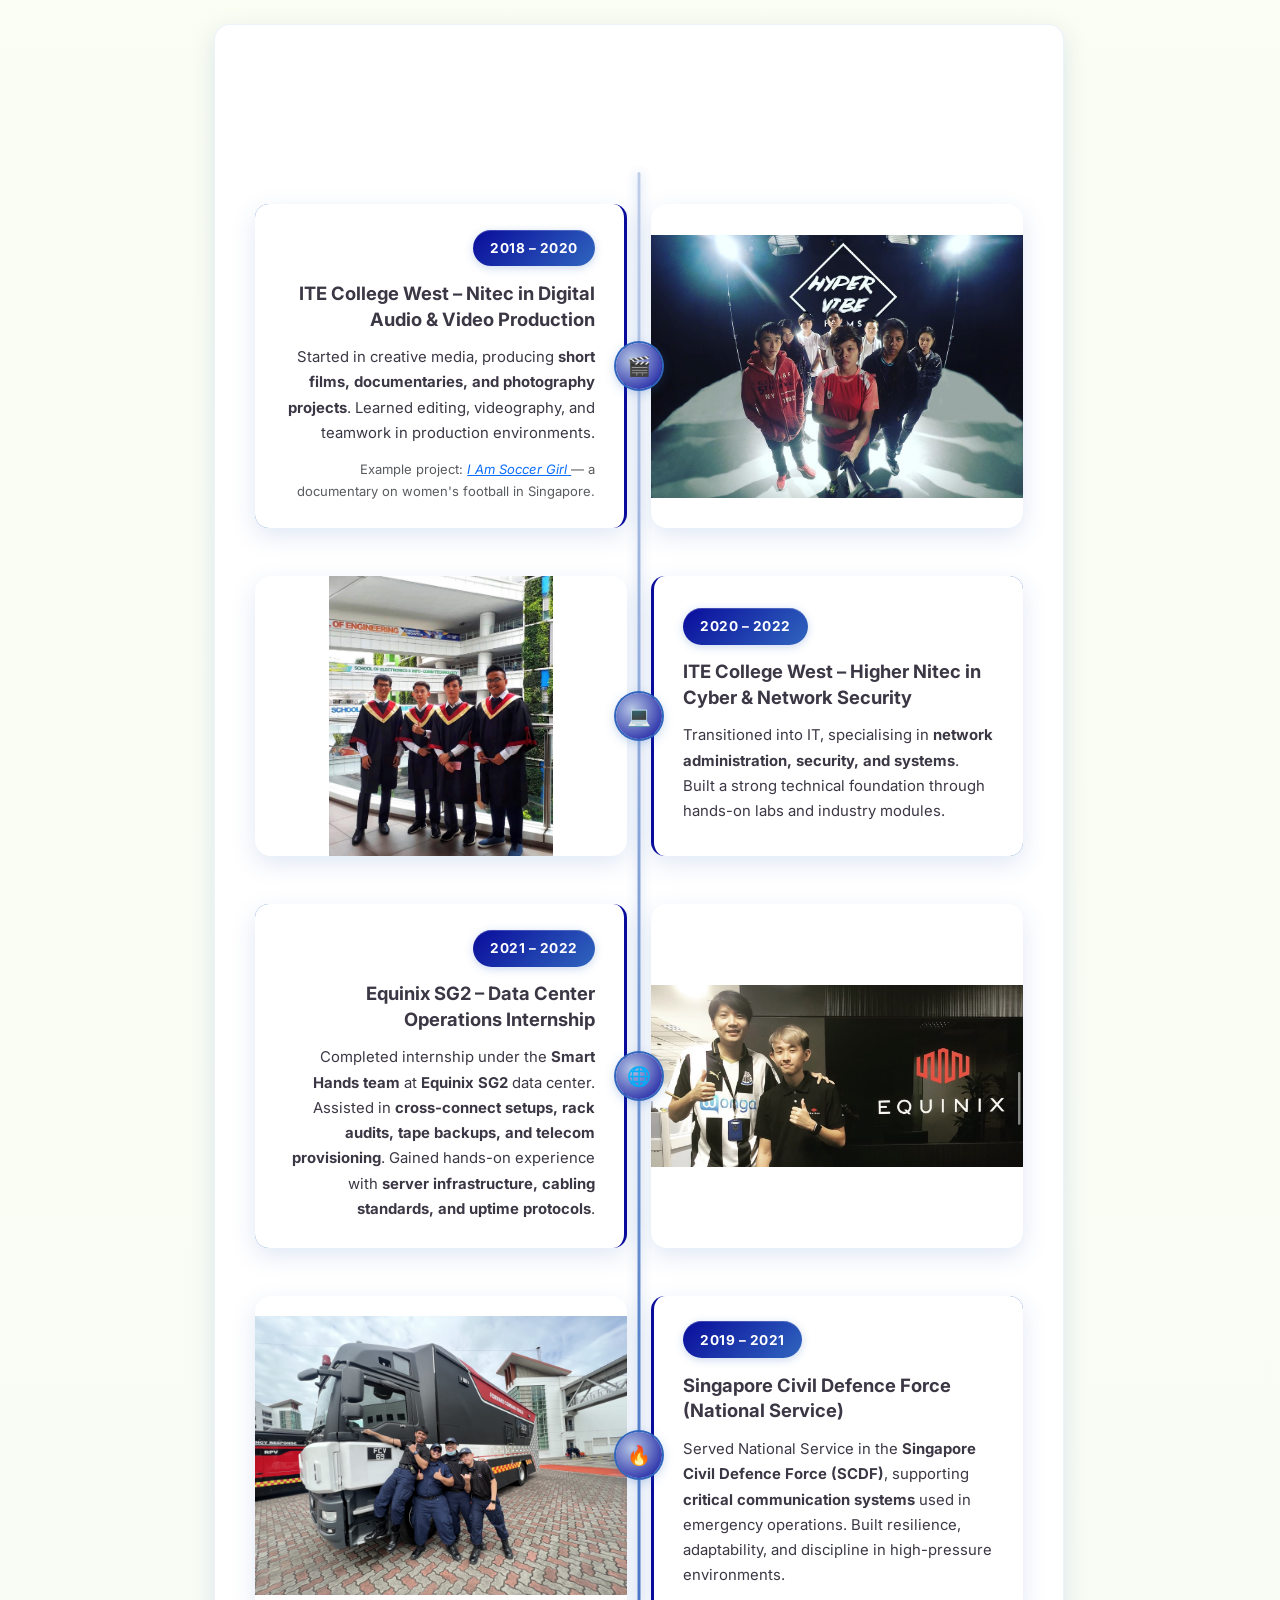
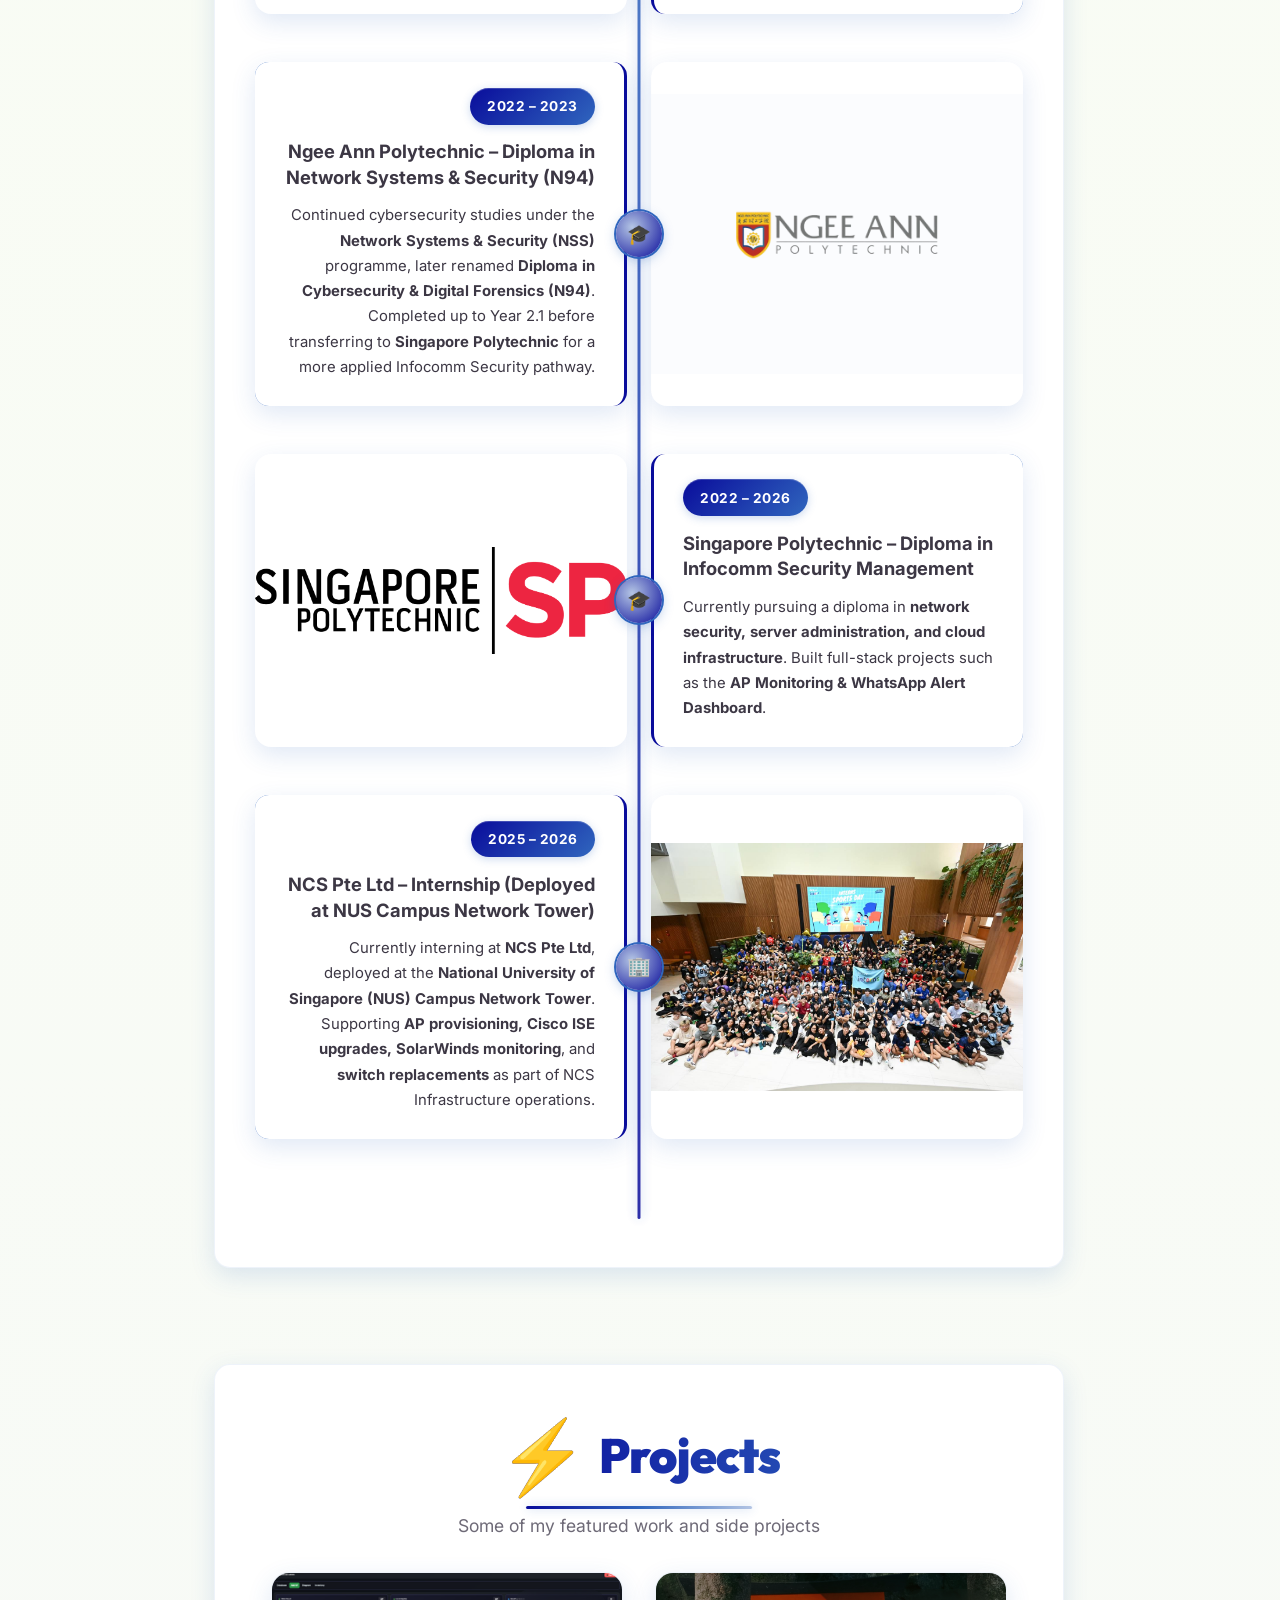
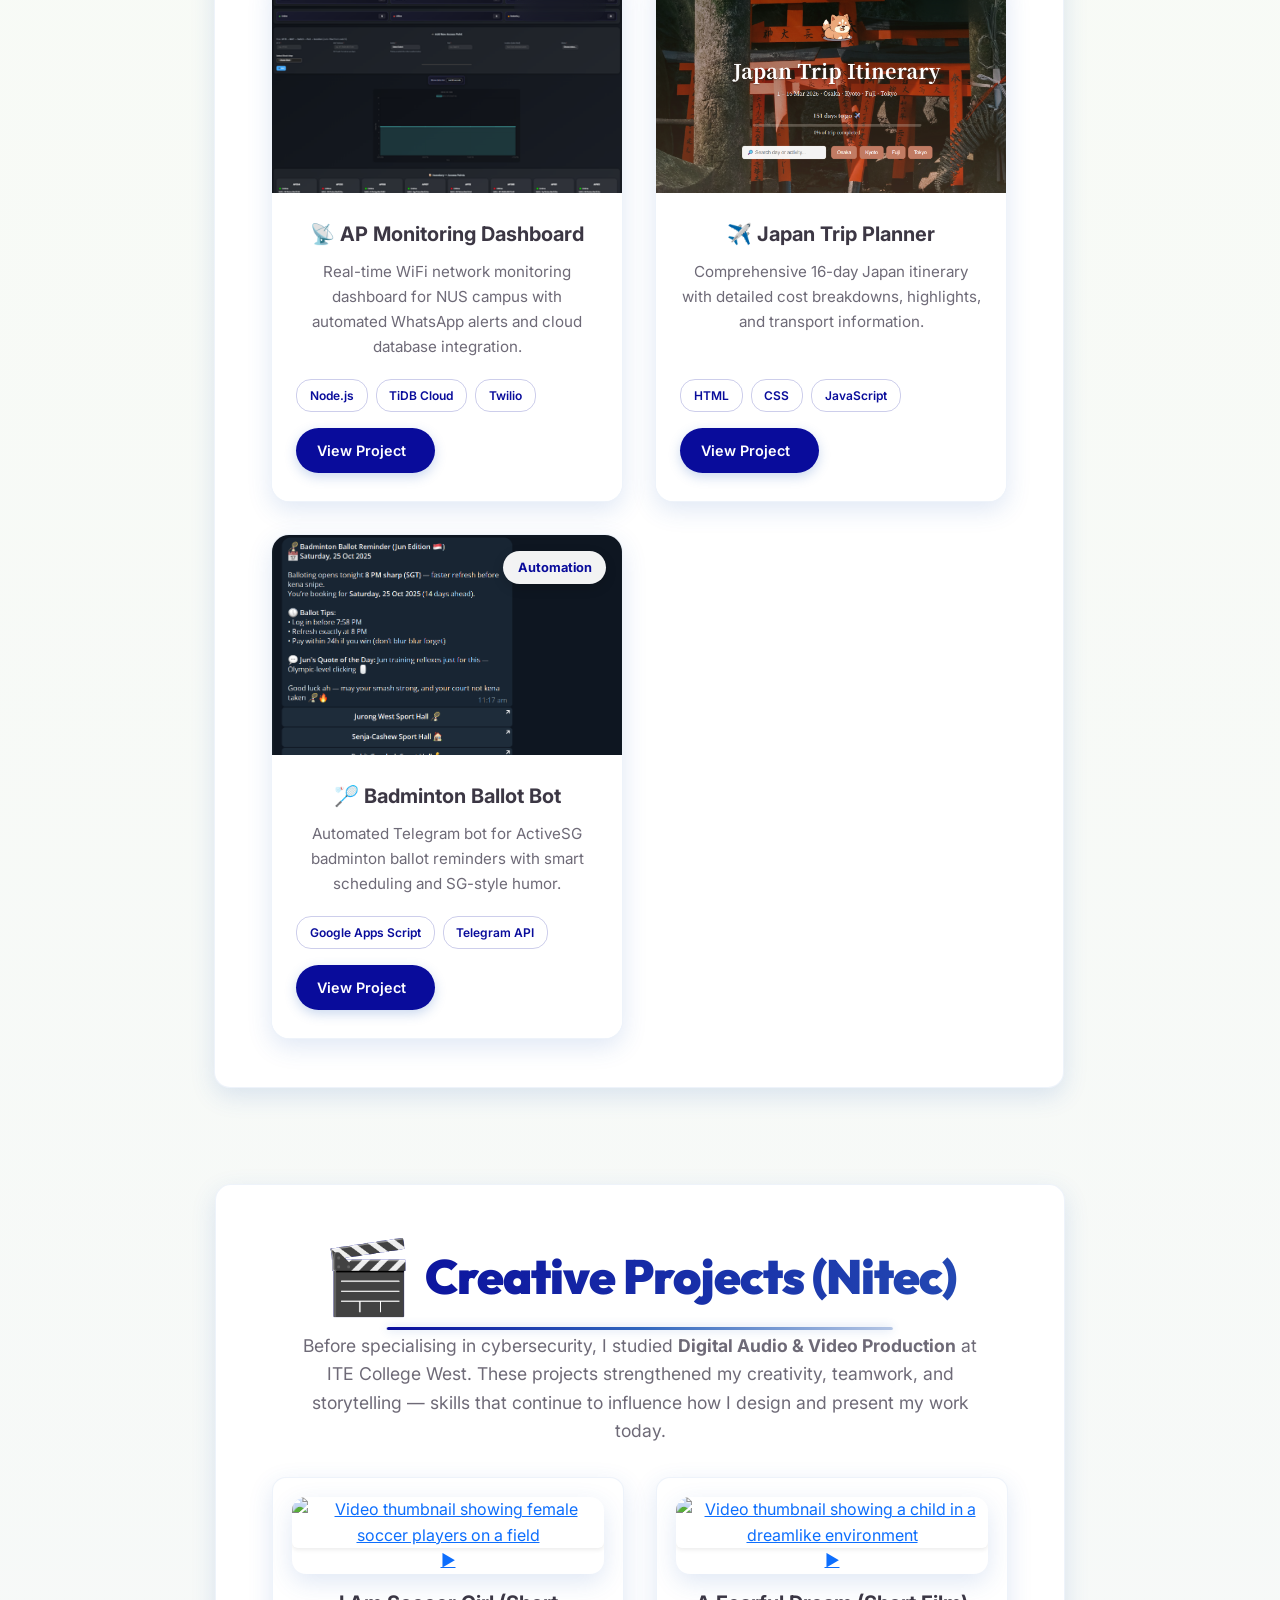
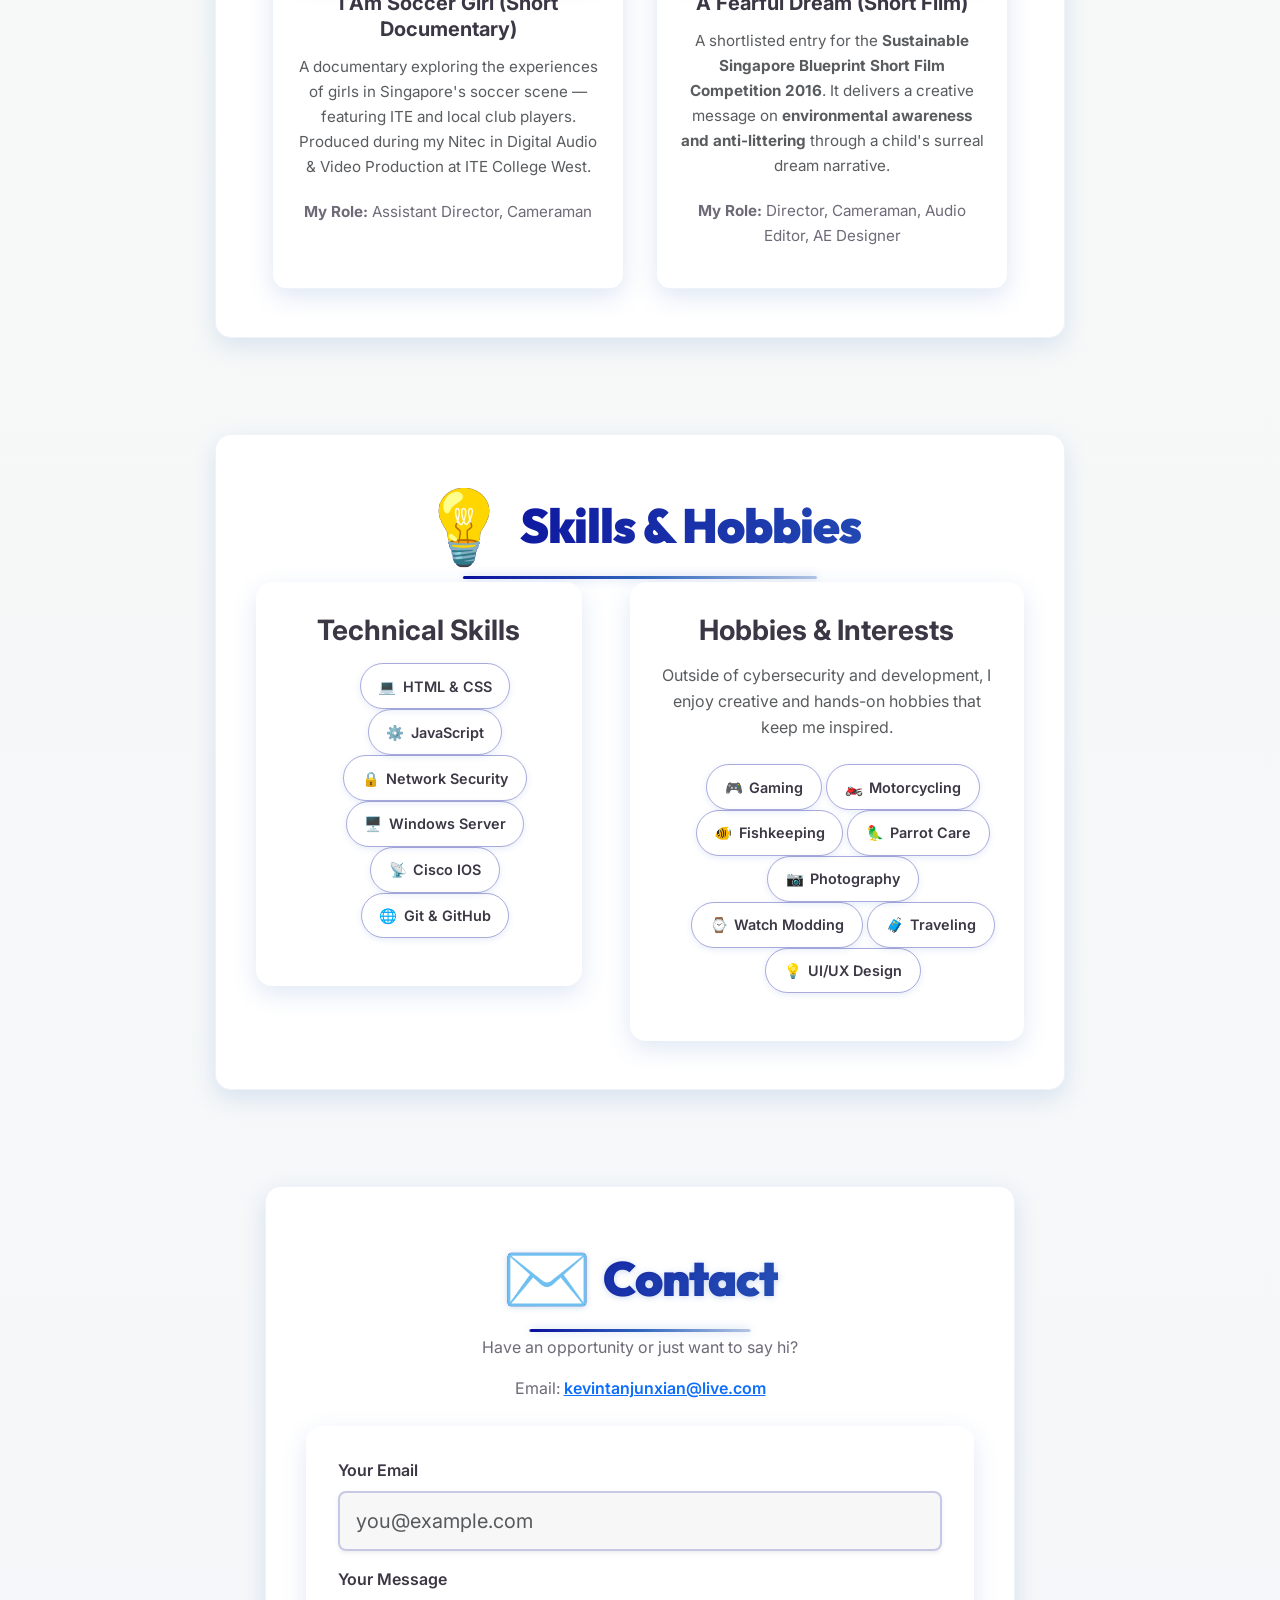
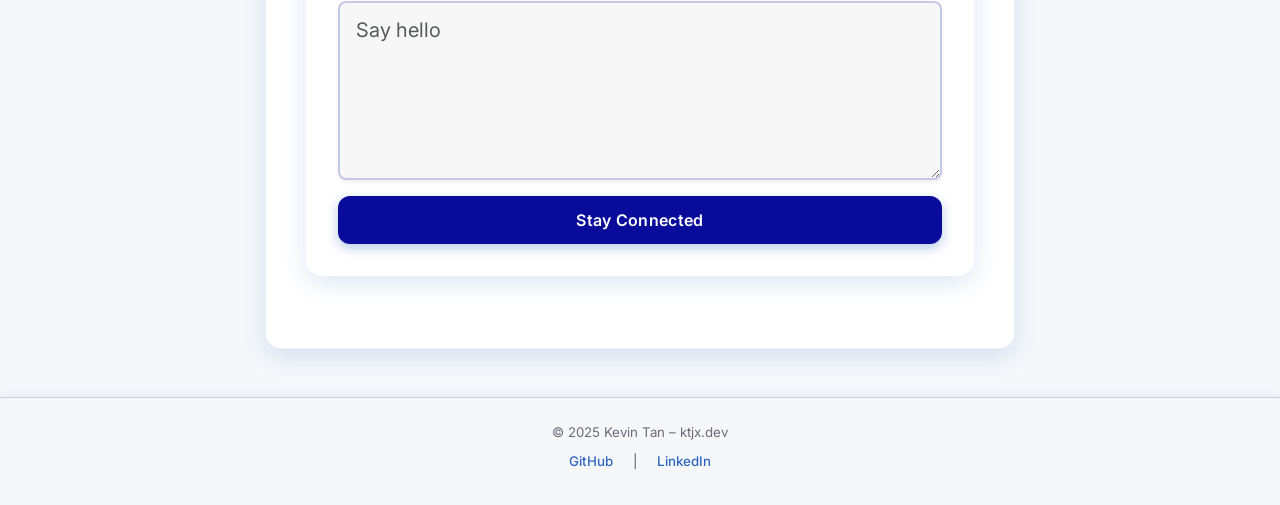
==== commit 2a8b2cd0: "updated favicons to add versioning to prevent caching issues" ====
--- a/index.html
+++ b/index.html
@@ -40,11 +40,11 @@
   <link href="https://fonts.googleapis.com/css2?family=Outfit:wght@400;600;700;900&family=Inter:wght@400;500;700&display=swap" rel="stylesheet">
 
   <!-- Favicons -->
-  <link rel="icon" type="image/png" sizes="32x32" href="/favicon-32x32.png?v=2">
-  <link rel="icon" type="image/png" sizes="16x16" href="/favicon-16x16.png?v=2">
-  <link rel="icon" href="/favicon.ico?v=2">
-  <link rel="apple-touch-icon" sizes="180x180" href="/apple-touch-icon.png?v=2">
-  <link rel="manifest" href="/site.webmanifest?v=2">
+  <link rel="apple-touch-icon" sizes="180x180" href="https://ktjx.dev/apple-touch-icon.png?v=2">
+  <link rel="icon" type="image/png" sizes="32x32" href="https://ktjx.dev/favicon-32x32.png?v=2">
+  <link rel="icon" type="image/png" sizes="16x16" href="https://ktjx.dev/favicon-16x16.png?v=2">
+  <link rel="icon" href="https://ktjx.dev/favicon.ico?v=2">
+  <link rel="manifest" href="https://ktjx.dev/site.webmanifest?v=2">
 
   <!-- Custom CSS -->
   <link href="style/main.css" rel="stylesheet" />
